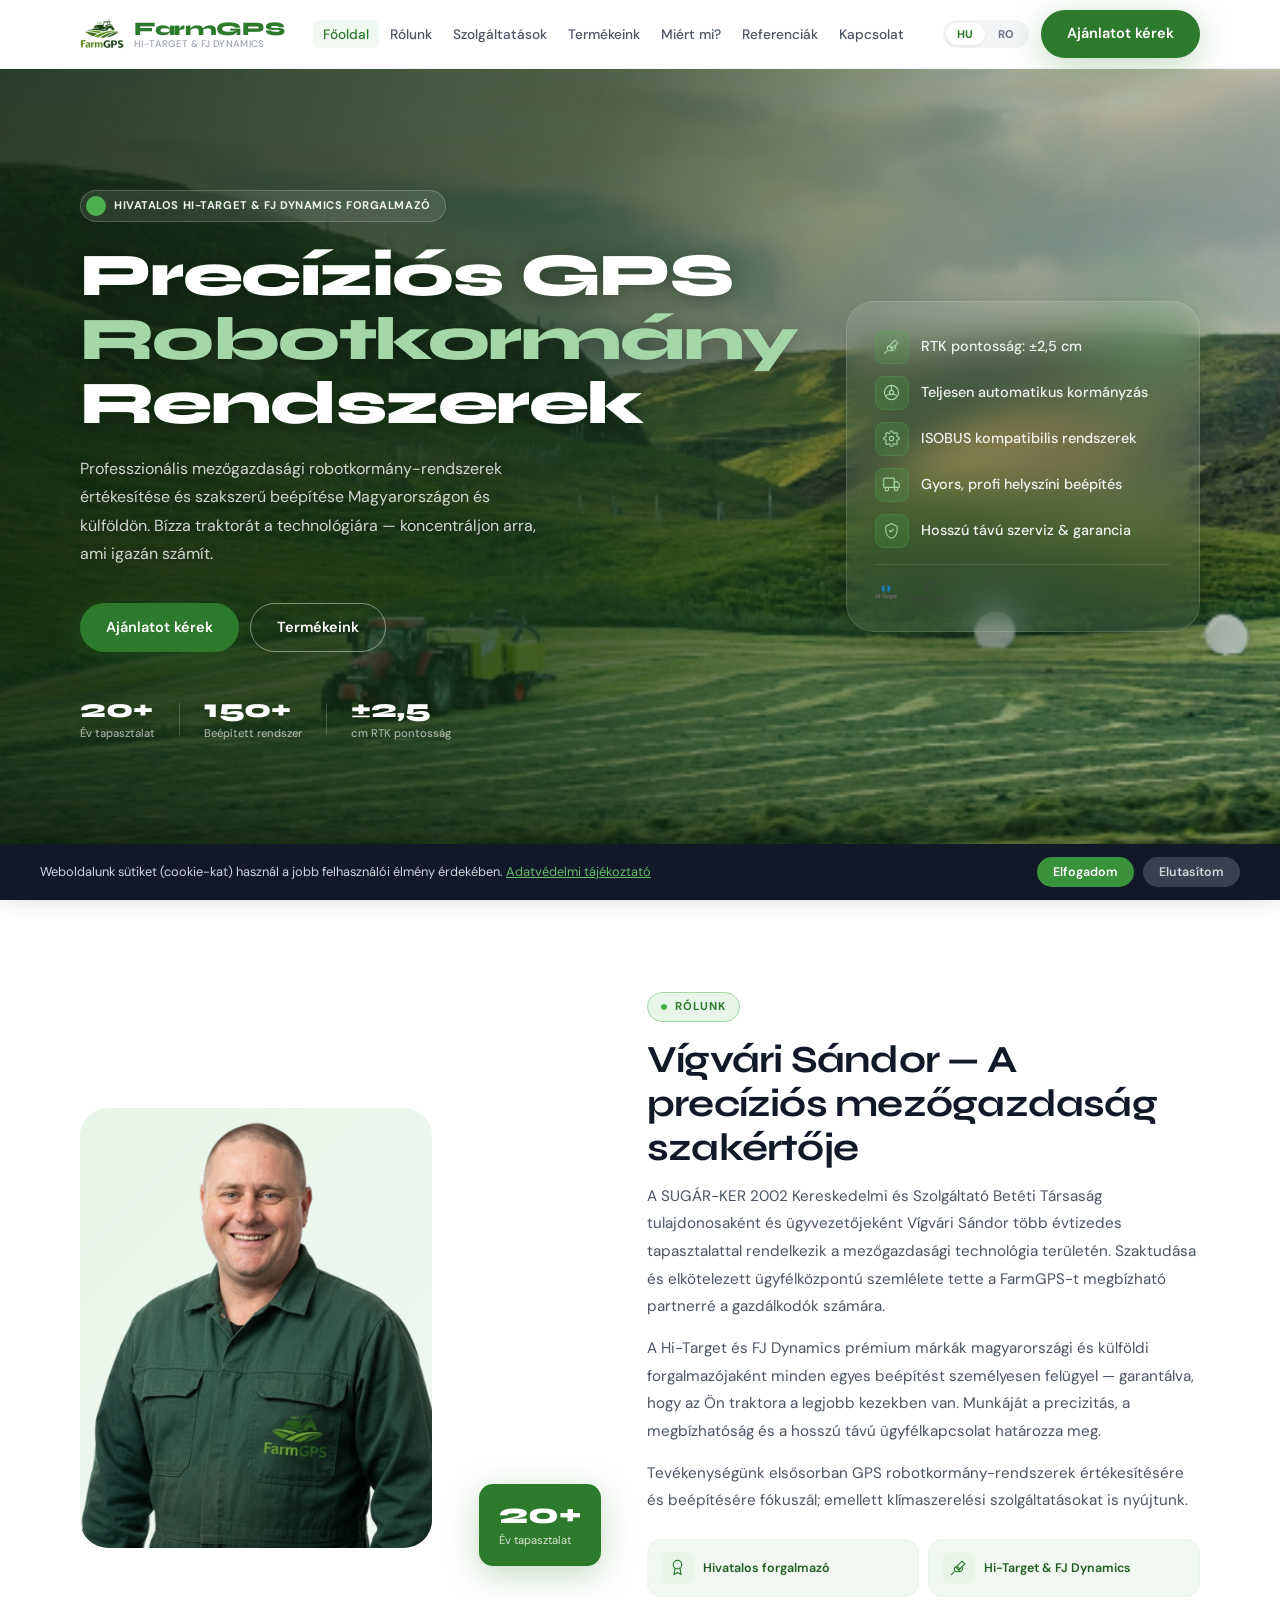
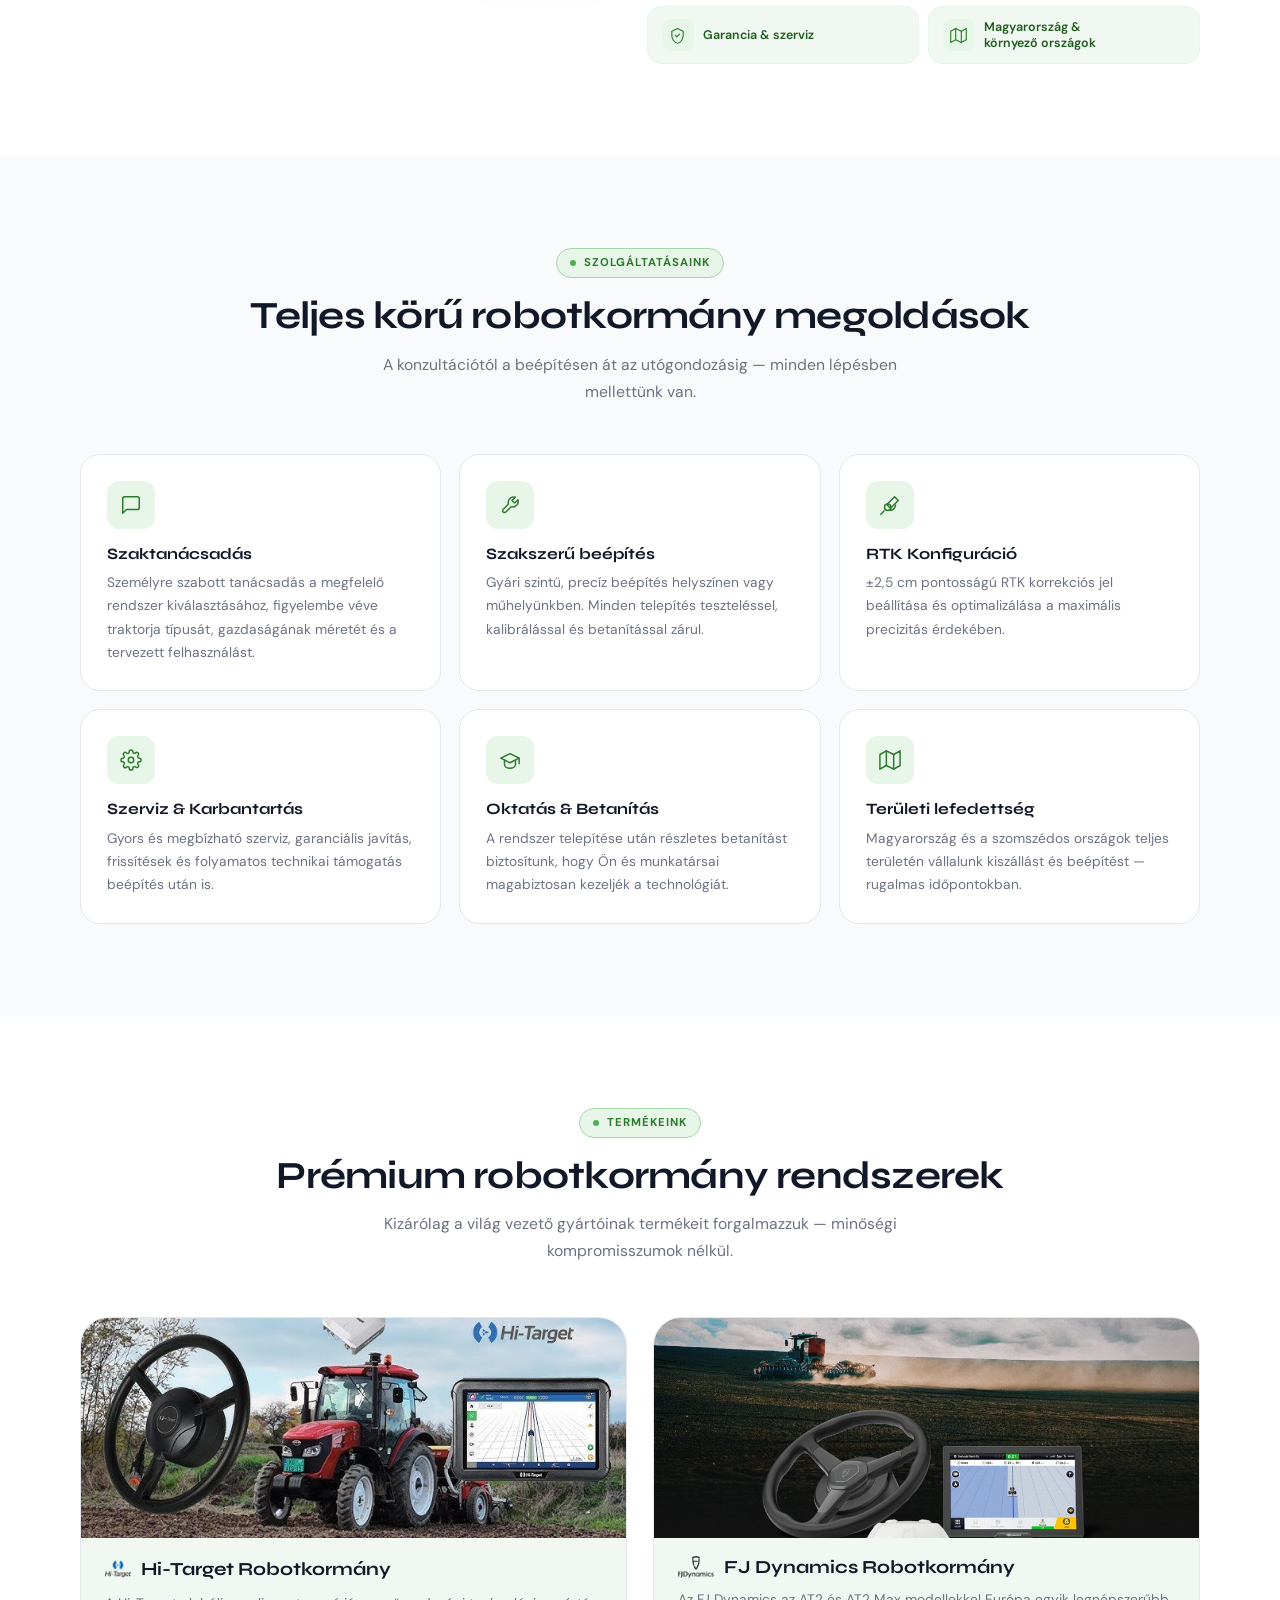
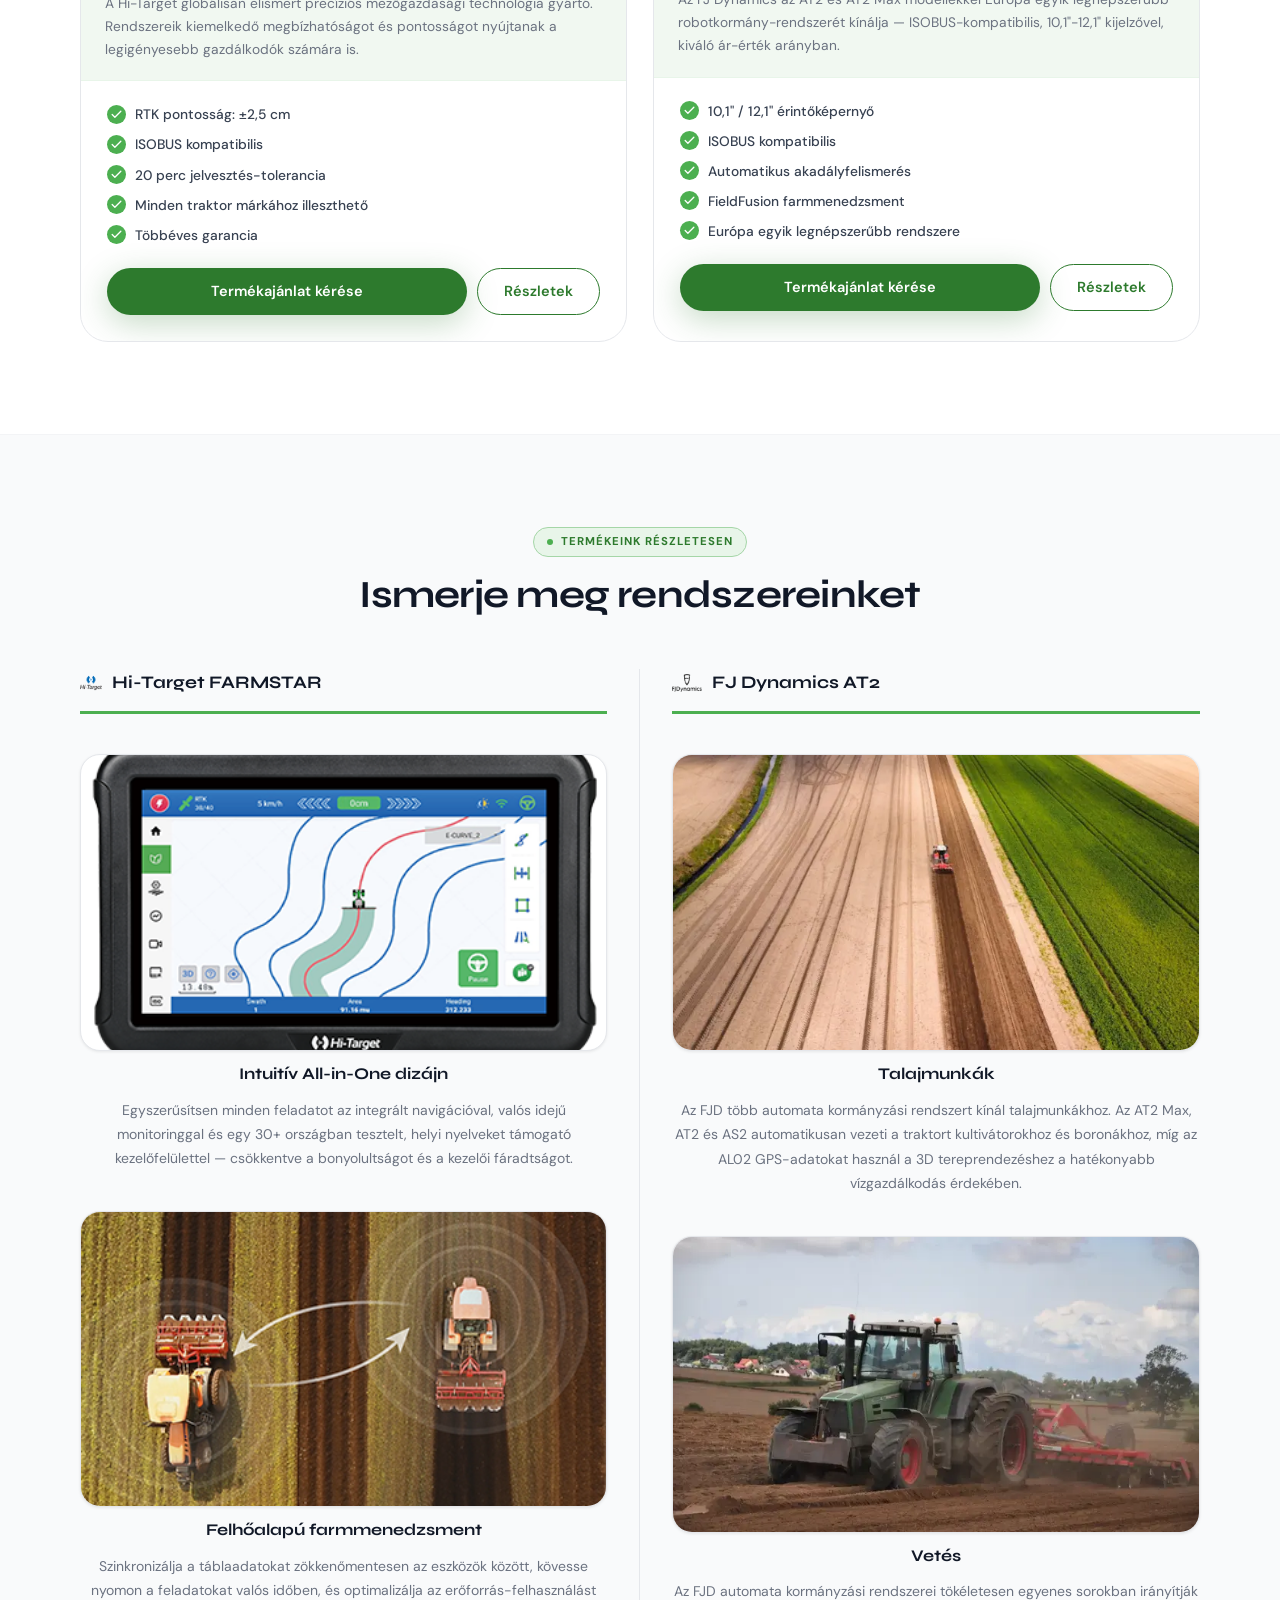
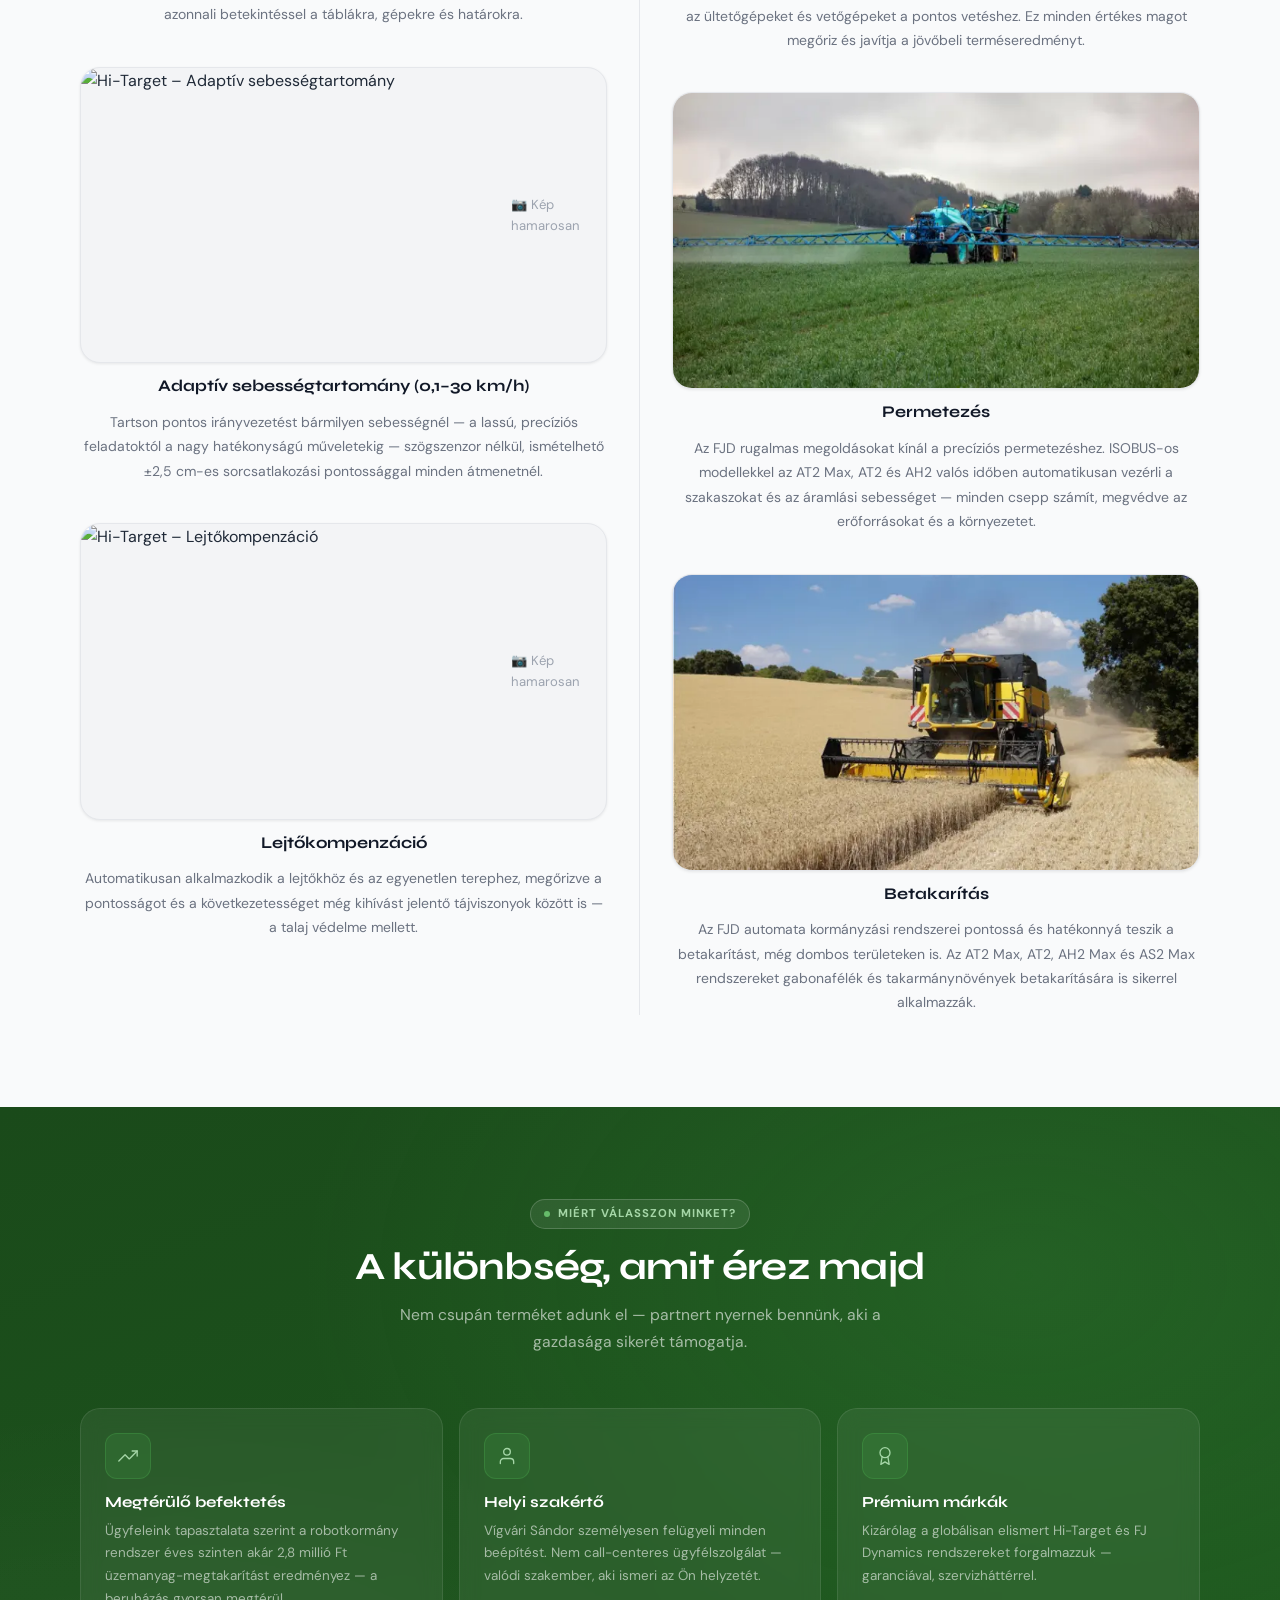
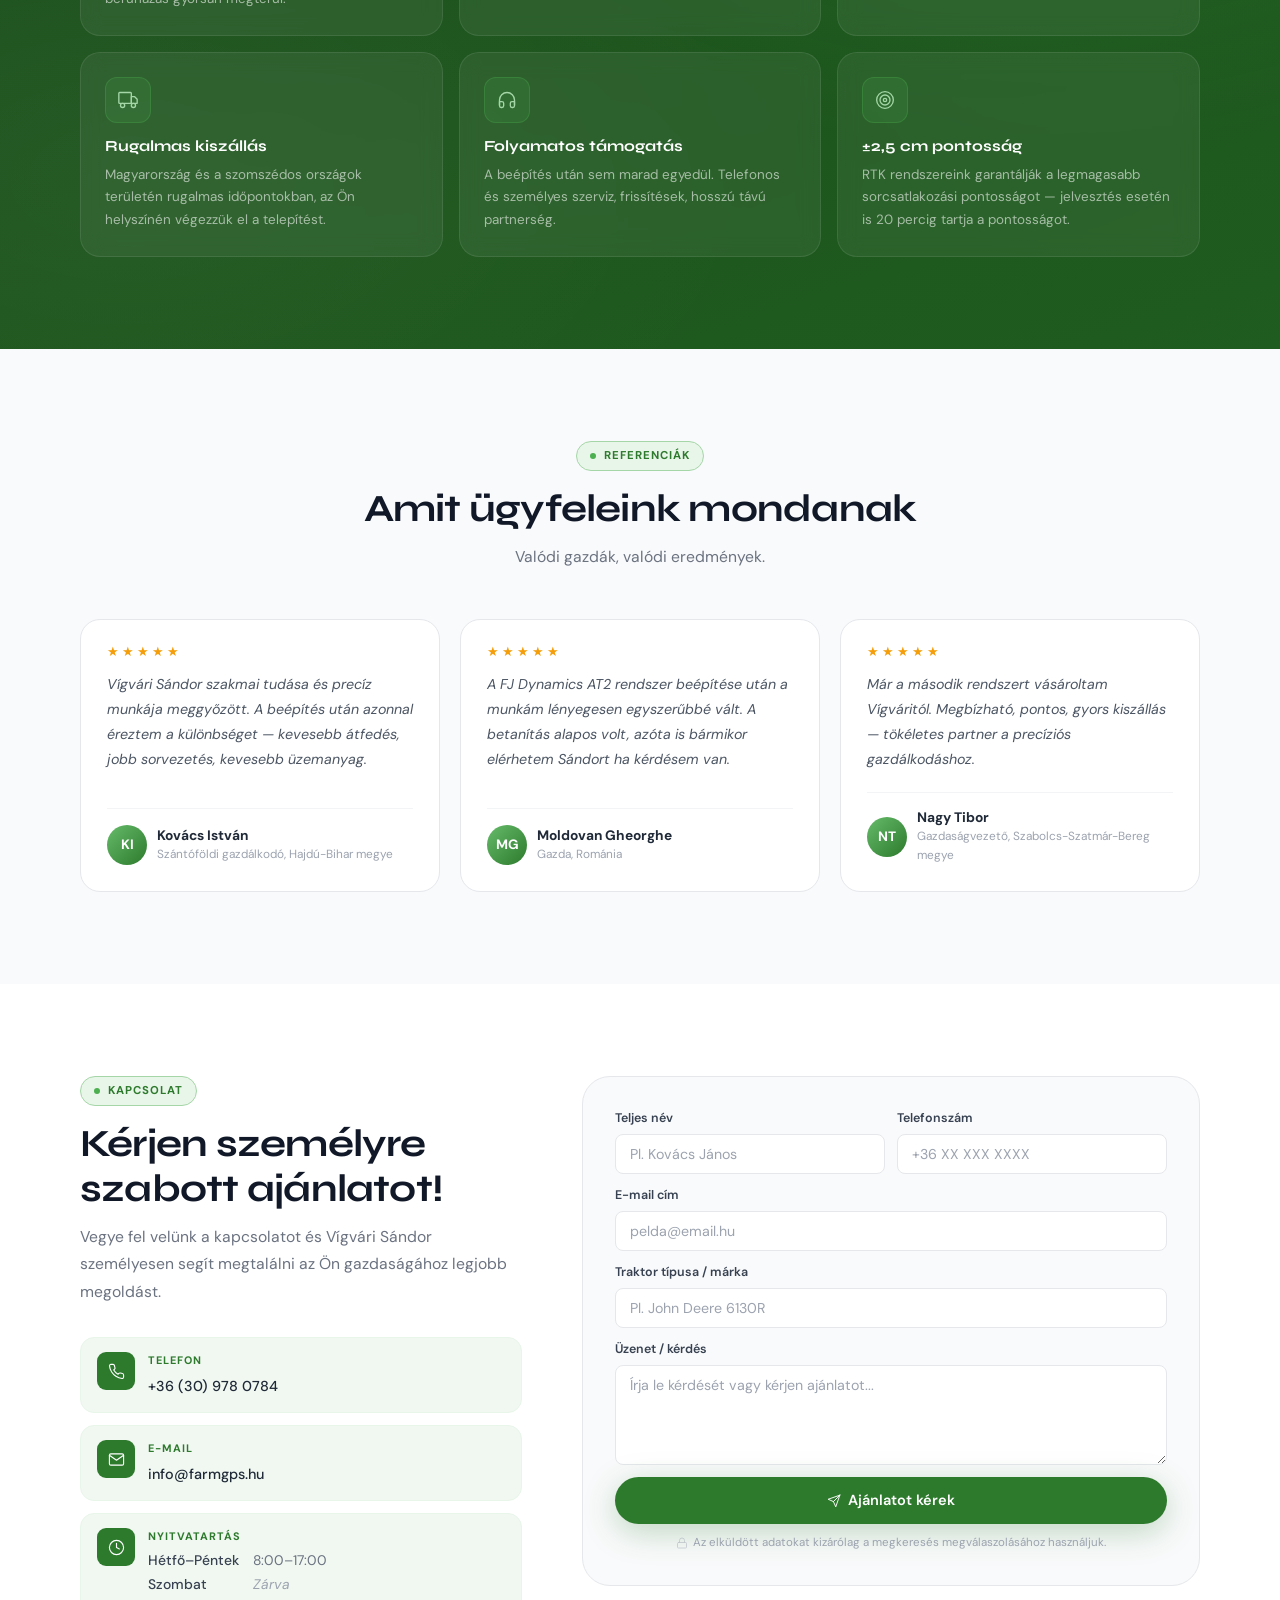
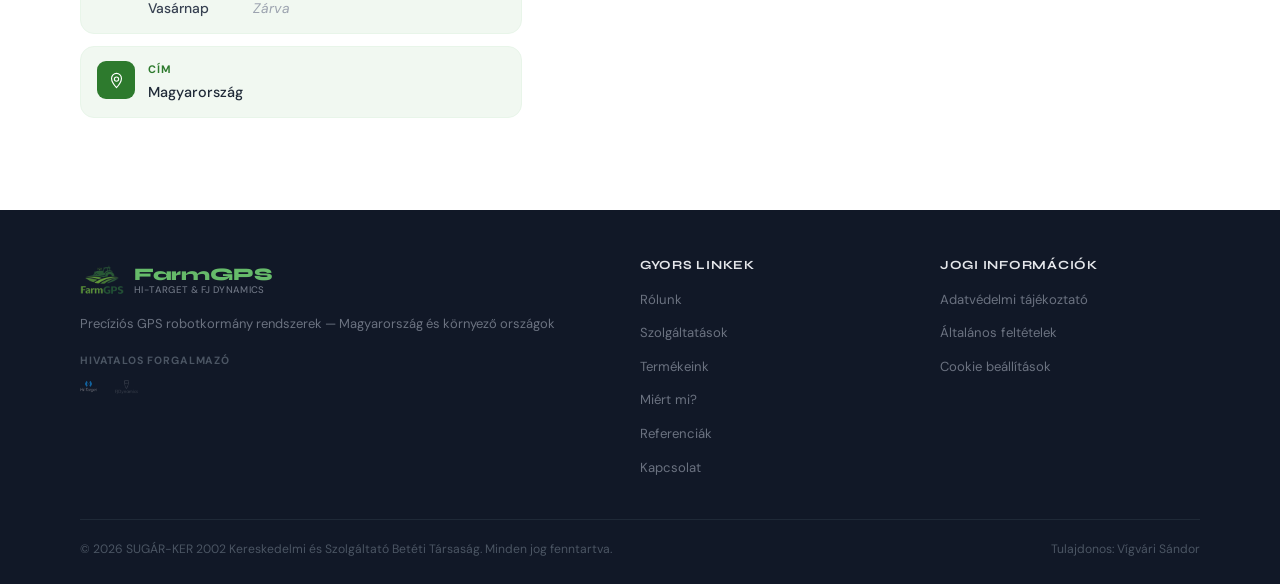
==== index.html @ 9ed049ae "Add files via upload" ====
<!DOCTYPE html>
<html lang="hu">
<head>
  <!-- ============================================================
       FarmGPS — Főoldal  v4
       Üzemeltető: SUGÁR-KER 2002 Bt. | Tulajdonos: Vígvári Sándor
       ============================================================ -->
  <meta charset="UTF-8" />
  <meta name="viewport" content="width=device-width, initial-scale=1.0, viewport-fit=cover" />
  <meta name="description" content="FarmGPS – Hi-Target és FJ Dynamics robotkormány-rendszerek magyarországi és külföldi forgalmazása és szakszerű beépítése. Vígvári Sándor, SUGÁR-KER 2002 Bt." />
  <meta name="keywords" content="robotkormány, GPS mezőgazdaság, Hi-Target, FJ Dynamics, RTK, precíziós gazdálkodás, FarmGPS" />
  <meta name="author" content="Vígvári Sándor, SUGÁR-KER 2002 Bt." />
  <meta property="og:title"       content="FarmGPS – Precíziós GPS Robotkormány Rendszerek" />
  <meta property="og:description" content="Hi-Target és FJ Dynamics robotkormány-rendszerek értékesítése és beépítése Magyarországon." />
  <meta property="og:type"        content="website" />
  <meta property="og:locale"      content="hu_HU" />
  <title>FarmGPS – Precíziós Robotkormány Rendszerek</title>
  <link rel="icon" type="image/png" href="images/fgpslogo.png" />
  <link rel="preconnect" href="https://fonts.googleapis.com" />
  <link rel="preconnect" href="https://fonts.gstatic.com" crossorigin />
  <link href="https://fonts.googleapis.com/css2?family=Syne:wght@400;600;700;800&family=DM+Sans:ital,opsz,wght@0,9..40,400;0,9..40,500;0,9..40,600;0,9..40,700;1,9..40,400&display=swap" rel="stylesheet" />
  <link rel="stylesheet" href="css/style.css" />
</head>
<body>

<!-- ============================================================
     SVG ICON SPRITE
     ============================================================ -->
<svg xmlns="http://www.w3.org/2000/svg" style="display:none" aria-hidden="true">
  <symbol id="ic-satellite" viewBox="0 0 24 24" fill="none" stroke="currentColor" stroke-width="1.6" stroke-linecap="round" stroke-linejoin="round">
    <path d="M17 3l4 4-8.5 8.5-4-4L17 3z"/><path d="M5.5 18.5L2 22"/><circle cx="9.5" cy="14.5" r="3.5"/><path d="M18 12a6 6 0 01-6 6"/>
  </symbol>
  <symbol id="ic-steering" viewBox="0 0 24 24" fill="none" stroke="currentColor" stroke-width="1.6" stroke-linecap="round" stroke-linejoin="round">
    <circle cx="12" cy="12" r="10"/><circle cx="12" cy="12" r="3"/><line x1="12" y1="2" x2="12" y2="9"/><line x1="4.2" y1="16.5" x2="10.3" y2="13.5"/><line x1="19.8" y1="16.5" x2="13.7" y2="13.5"/>
  </symbol>
  <symbol id="ic-shield" viewBox="0 0 24 24" fill="none" stroke="currentColor" stroke-width="1.6" stroke-linecap="round" stroke-linejoin="round">
    <path d="M12 2L4 6v6c0 5.1 3.4 9.9 8 11 4.6-1.1 8-5.9 8-11V6L12 2z"/><polyline points="9 12 11 14 15 10"/>
  </symbol>
  <symbol id="ic-pin" viewBox="0 0 24 24" fill="none" stroke="currentColor" stroke-width="1.6" stroke-linecap="round" stroke-linejoin="round">
    <circle cx="12" cy="10" r="3"/><path d="M12 2C8.1 2 5 5.1 5 9c0 5.2 7 13 7 13s7-7.8 7-13c0-3.9-3.1-7-7-7z"/>
  </symbol>
  <symbol id="ic-phone" viewBox="0 0 24 24" fill="none" stroke="currentColor" stroke-width="1.6" stroke-linecap="round" stroke-linejoin="round">
    <path d="M22 16.9v3a2 2 0 01-2.2 2 19.8 19.8 0 01-8.6-3.1 19.5 19.5 0 01-6-6 19.8 19.8 0 01-3.1-8.7A2 2 0 014.1 2h3a2 2 0 012 1.7 12.8 12.8 0 00.7 2.9 2 2 0 01-.5 2.1L8.1 9.9a16 16 0 006 6l1.2-1.2a2 2 0 012.1-.5c.9.3 1.9.6 2.9.7A2 2 0 0122 16.9z"/>
  </symbol>
  <symbol id="ic-mail" viewBox="0 0 24 24" fill="none" stroke="currentColor" stroke-width="1.6" stroke-linecap="round" stroke-linejoin="round">
    <path d="M4 4h16c1.1 0 2 .9 2 2v12c0 1.1-.9 2-2 2H4c-1.1 0-2-.9-2-2V6c0-1.1.9-2 2-2z"/><polyline points="22,6 12,13 2,6"/>
  </symbol>
  <symbol id="ic-clock" viewBox="0 0 24 24" fill="none" stroke="currentColor" stroke-width="1.6" stroke-linecap="round" stroke-linejoin="round">
    <circle cx="12" cy="12" r="10"/><polyline points="12 6 12 12 16 14"/>
  </symbol>
  <symbol id="ic-wrench" viewBox="0 0 24 24" fill="none" stroke="currentColor" stroke-width="1.6" stroke-linecap="round" stroke-linejoin="round">
    <path d="M14.7 6.3a1 1 0 000 1.4l1.6 1.6a1 1 0 001.4 0l3-3a6 6 0 01-7.5 7.5l-6 6a2 2 0 01-2.8-2.8l6-6a6 6 0 017.5-7.5l-3 3z"/>
  </symbol>
  <symbol id="ic-education" viewBox="0 0 24 24" fill="none" stroke="currentColor" stroke-width="1.6" stroke-linecap="round" stroke-linejoin="round">
    <polyline points="22 10 12 5 2 10 12 15 22 10"/>
    <path d="M6 12v5c0 2.2 2.7 4 6 4s6-1.8 6-4v-5"/>
    <line x1="22" y1="10" x2="22" y2="16"/>
  </symbol>
  <symbol id="ic-chat" viewBox="0 0 24 24" fill="none" stroke="currentColor" stroke-width="1.6" stroke-linecap="round" stroke-linejoin="round">
    <path d="M21 15a2 2 0 01-2 2H7l-4 4V5a2 2 0 012-2h14a2 2 0 012 2z"/>
  </symbol>
  <symbol id="ic-settings" viewBox="0 0 24 24" fill="none" stroke="currentColor" stroke-width="1.6" stroke-linecap="round" stroke-linejoin="round">
    <circle cx="12" cy="12" r="3"/><path d="M19.4 15a1.65 1.65 0 00.33 1.82l.06.06a2 2 0 010 2.83 2 2 0 01-2.83 0l-.06-.06a1.65 1.65 0 00-1.82-.33 1.65 1.65 0 00-1 1.51V21a2 2 0 01-4 0v-.09A1.65 1.65 0 009 19.4a1.65 1.65 0 00-1.82.33l-.06.06a2 2 0 01-2.83-2.83l.06-.06A1.65 1.65 0 004.68 15a1.65 1.65 0 00-1.51-1H3a2 2 0 010-4h.09A1.65 1.65 0 004.6 9a1.65 1.65 0 00-.33-1.82l-.06-.06a2 2 0 012.83-2.83l.06.06A1.65 1.65 0 009 4.68a1.65 1.65 0 001-1.51V3a2 2 0 014 0v.09a1.65 1.65 0 001 1.51 1.65 1.65 0 001.82-.33l.06-.06a2 2 0 012.83 2.83l-.06.06A1.65 1.65 0 0019.4 9a1.65 1.65 0 001.51 1H21a2 2 0 010 4h-.09a1.65 1.65 0 00-1.51 1z"/>
  </symbol>
  <symbol id="ic-map" viewBox="0 0 24 24" fill="none" stroke="currentColor" stroke-width="1.6" stroke-linecap="round" stroke-linejoin="round">
    <polygon points="1 6 1 22 8 18 16 22 23 18 23 2 16 6 8 2 1 6"/><line x1="8" y1="2" x2="8" y2="18"/><line x1="16" y1="6" x2="16" y2="22"/>
  </symbol>
  <symbol id="ic-trending" viewBox="0 0 24 24" fill="none" stroke="currentColor" stroke-width="1.6" stroke-linecap="round" stroke-linejoin="round">
    <polyline points="23 6 13.5 15.5 8.5 10.5 1 18"/><polyline points="17 6 23 6 23 12"/>
  </symbol>
  <symbol id="ic-user" viewBox="0 0 24 24" fill="none" stroke="currentColor" stroke-width="1.6" stroke-linecap="round" stroke-linejoin="round">
    <path d="M20 21v-2a4 4 0 00-4-4H8a4 4 0 00-4 4v2"/><circle cx="12" cy="7" r="4"/>
  </symbol>
  <symbol id="ic-award" viewBox="0 0 24 24" fill="none" stroke="currentColor" stroke-width="1.6" stroke-linecap="round" stroke-linejoin="round">
    <circle cx="12" cy="8" r="6"/><path d="M15.477 12.89L17 22l-5-3-5 3 1.523-9.11"/>
  </symbol>
  <symbol id="ic-support" viewBox="0 0 24 24" fill="none" stroke="currentColor" stroke-width="1.6" stroke-linecap="round" stroke-linejoin="round">
    <path d="M3 18v-6a9 9 0 0118 0v6"/><path d="M21 19a2 2 0 01-2 2h-1a2 2 0 01-2-2v-3a2 2 0 012-2h3v5zM3 19a2 2 0 002 2h1a2 2 0 002-2v-3a2 2 0 00-2-2H3v5z"/>
  </symbol>
  <symbol id="ic-target" viewBox="0 0 24 24" fill="none" stroke="currentColor" stroke-width="1.6" stroke-linecap="round" stroke-linejoin="round">
    <circle cx="12" cy="12" r="10"/><circle cx="12" cy="12" r="6"/><circle cx="12" cy="12" r="2"/>
  </symbol>
  <symbol id="ic-truck" viewBox="0 0 24 24" fill="none" stroke="currentColor" stroke-width="1.6" stroke-linecap="round" stroke-linejoin="round">
    <rect x="1" y="3" width="15" height="13" rx="1"/><path d="M16 8h4l3 3v5h-7V8z"/><circle cx="5.5" cy="18.5" r="2.5"/><circle cx="18.5" cy="18.5" r="2.5"/>
  </symbol>
  <symbol id="ic-check" viewBox="0 0 24 24" fill="none" stroke="currentColor" stroke-width="2.4" stroke-linecap="round" stroke-linejoin="round">
    <polyline points="20 6 9 17 4 12"/>
  </symbol>
  <symbol id="ic-lock" viewBox="0 0 24 24" fill="none" stroke="currentColor" stroke-width="1.6" stroke-linecap="round" stroke-linejoin="round">
    <rect x="3" y="11" width="18" height="11" rx="2"/><path d="M7 11V7a5 5 0 0110 0v4"/>
  </symbol>
  <symbol id="ic-send" viewBox="0 0 24 24" fill="none" stroke="currentColor" stroke-width="1.6" stroke-linecap="round" stroke-linejoin="round">
    <line x1="22" y1="2" x2="11" y2="13"/><polygon points="22 2 15 22 11 13 2 9 22 2"/>
  </symbol>
  <symbol id="ic-x" viewBox="0 0 24 24" fill="none" stroke="currentColor" stroke-width="2.2" stroke-linecap="round" stroke-linejoin="round">
    <line x1="18" y1="6" x2="6" y2="18"/><line x1="6" y1="6" x2="18" y2="18"/>
  </symbol>
</svg>

<!-- ============================================================
     HEADER
     ============================================================ -->
<header id="header" role="banner">
  <div class="container">
    <div class="header-inner">
      <a href="#hero" class="logo" aria-label="FarmGPS főoldal">
        <img src="images/fgpslogo.png" alt="FarmGPS logó" width="44" height="44" />
        <div class="logo-text">
          <span class="logo-name">FarmGPS</span>
          <span class="logo-tagline">Hi-Target &amp; FJ Dynamics</span>
        </div>
      </a>
      <nav aria-label="Főnavigáció">
        <ul class="nav-links">
          <li><a href="#hero"       data-i18n="nav_home">Főoldal</a></li>
          <li><a href="#about"      data-i18n="nav_about">Rólunk</a></li>
          <li><a href="#services"   data-i18n="nav_services">Szolgáltatások</a></li>
          <li><a href="#products"   data-i18n="nav_products">Termékeink</a></li>
          <li><a href="#why"        data-i18n="nav_why">Miért&nbsp;mi?</a></li>
          <li><a href="#references" data-i18n="nav_references">Referenciák</a></li>
          <li><a href="#contact"    data-i18n="nav_contact">Kapcsolat</a></li>
        </ul>
      </nav>
      <div class="header-actions">
        <div class="lang-switcher" role="group" aria-label="Nyelvválasztó">
          <button class="lang-btn active" data-lang="hu" aria-pressed="true">HU</button>
          <button class="lang-btn"        data-lang="ro" aria-pressed="false">RO</button>
        </div>
        <a href="#contact" class="btn btn-primary" data-i18n="nav_cta">Ajánlatot kérek</a>
        <button class="hamburger" aria-label="Menü megnyitása" aria-expanded="false">
          <span></span><span></span><span></span>
        </button>
      </div>
    </div>
  </div>
</header>

<nav class="mobile-nav" aria-label="Mobil navigáció" aria-hidden="true">
  <ul>
    <li><a href="#hero"       data-i18n="nav_home">Főoldal</a></li>
    <li><a href="#about"      data-i18n="nav_about">Rólunk</a></li>
    <li><a href="#services"   data-i18n="nav_services">Szolgáltatások</a></li>
    <li><a href="#products"   data-i18n="nav_products">Termékeink</a></li>
    <li><a href="#why"        data-i18n="nav_why">Miért mi?</a></li>
    <li><a href="#references" data-i18n="nav_references">Referenciák</a></li>
    <li><a href="#contact"    data-i18n="nav_contact">Kapcsolat</a></li>
  </ul>
  <div class="mobile-nav-footer">
    <div class="lang-switcher">
      <button class="lang-btn" data-lang="hu">HU</button>
      <button class="lang-btn" data-lang="ro">RO</button>
    </div>
    <a href="#contact" class="btn btn-primary btn-sm" data-i18n="nav_cta">Ajánlatot kérek</a>
  </div>
</nav>

<main>

<!-- ============================================================
     HERO
     ============================================================ -->
<section id="hero" aria-label="Bemutatkozás">
  <div class="hero-bg-img" id="hero-bg-img" aria-hidden="true"></div>
  <div class="hero-bg-pattern"   aria-hidden="true"></div>
  <div class="hero-grid-overlay" aria-hidden="true"></div>

  <div class="container">
    <div class="hero-inner">
      <div class="hero-content">
        <div class="hero-badge-wrap fade-up">
          <span class="hero-badge-dot" aria-hidden="true"></span>
          <span class="hero-badge-text" data-i18n="hero_badge">Hivatalos Hi-Target &amp; FJ Dynamics forgalmazó</span>
        </div>
        <h1 class="hero-title fade-up fade-up-delay-1">
          <span data-i18n="hero_title_1">Precíziós GPS</span>
          <span class="hero-title-accent" data-i18n="hero_title_2">Robotkormány</span>
          <span data-i18n="hero_title_3">Rendszerek</span>
        </h1>
        <p class="hero-subtitle fade-up fade-up-delay-2" data-i18n="hero_subtitle">
          Professzionális mezőgazdasági robotkormány-rendszerek értékesítése és szakszerű beépítése Magyarországon és külföldön. Bízza traktorát a technológiára — koncentráljon arra, ami igazán számít.
        </p>
        <div class="hero-cta-group fade-up fade-up-delay-3">
          <a href="#contact"  class="btn btn-primary" data-i18n="hero_cta_primary">Ajánlatot kérek</a>
          <a href="#products" class="btn btn-outline"  data-i18n="hero_cta_secondary">Termékeink</a>
        </div>
        <div class="hero-stats fade-up fade-up-delay-4">
          <div class="hero-stat">
            <span class="hero-stat-num">20+</span>
            <span class="hero-stat-label" data-i18n="hero_stat_1">Év tapasztalat</span>
          </div>
          <div class="hero-stat-divider" aria-hidden="true"></div>
          <div class="hero-stat">
            <span class="hero-stat-num">150+</span>
            <span class="hero-stat-label" data-i18n="hero_stat_2">Beépített rendszer</span>
          </div>
          <div class="hero-stat-divider" aria-hidden="true"></div>
          <div class="hero-stat">
            <span class="hero-stat-num">±2,5</span>
            <span class="hero-stat-label" data-i18n="hero_stat_3">cm RTK pontosság</span>
          </div>
        </div>
      </div>

      <div class="hero-visual fade-up fade-up-delay-2" aria-hidden="true">
        <div class="hero-visual-glow"></div>
        <div class="hero-visual-card">
          <ul class="hero-feature-list">
            <li class="hero-feature-item">
              <div class="hero-feature-icon"><svg width="17" height="17"><use href="#ic-satellite"/></svg></div>
              <span>RTK pontosság: ±2,5&nbsp;cm</span>
            </li>
            <li class="hero-feature-item">
              <div class="hero-feature-icon"><svg width="17" height="17"><use href="#ic-steering"/></svg></div>
              <span>Teljesen automatikus kormányzás</span>
            </li>
            <li class="hero-feature-item">
              <div class="hero-feature-icon"><svg width="17" height="17"><use href="#ic-settings"/></svg></div>
              <span>ISOBUS kompatibilis rendszerek</span>
            </li>
            <li class="hero-feature-item">
              <div class="hero-feature-icon"><svg width="17" height="17"><use href="#ic-truck"/></svg></div>
              <span>Gyors, profi helyszíni beépítés</span>
            </li>
            <li class="hero-feature-item">
              <div class="hero-feature-icon"><svg width="17" height="17"><use href="#ic-shield"/></svg></div>
              <span>Hosszú távú szerviz &amp; garancia</span>
            </li>
          </ul>
          <div class="hero-divider"></div>
          <div class="hero-brands">
            <img src="images/hi-target.png" alt="Hi-Target" class="hero-brand-logo" />
            <img src="images/fj.png"        alt="FJ Dynamics" class="hero-brand-logo" />
          </div>
        </div>
      </div>
    </div>
  </div>

  <div class="hero-scroll" aria-hidden="true">
    <svg width="20" height="20" viewBox="0 0 24 24" fill="none" stroke="currentColor" stroke-width="2" stroke-linecap="round" stroke-linejoin="round">
      <polyline points="6 9 12 15 18 9"/>
    </svg>
  </div>
</section>

<!-- ============================================================
     ABOUT
     ============================================================ -->
<section id="about" aria-label="Rólunk">
  <div class="container">
    <div class="about-inner">
      <div class="about-visual fade-up">
        <div class="about-image-frame">
          <img src="images/vigvari.png"
               alt="Vígvári Sándor"
               class="about-photo"
               onerror="this.style.display='none'; this.nextElementSibling.style.display='flex';" />
          <div class="about-image-placeholder" style="display:none;">
            <svg width="54" height="54" viewBox="0 0 24 24" fill="none" stroke="var(--green-300)" stroke-width="1.2" stroke-linecap="round" stroke-linejoin="round" aria-hidden="true">
              <path d="M20 21v-2a4 4 0 00-4-4H8a4 4 0 00-4 4v2"/><circle cx="12" cy="7" r="4"/>
            </svg>
            <p>Vígvári Sándor fotója<br/><small>(kép feltöltése: images/vigvari.png)</small></p>
          </div>
        </div>
        <div class="about-accent-card">
          <div class="acc-num">20+</div>
          <div class="acc-label" data-i18n="about_exp">Év tapasztalat</div>
        </div>
      </div>

      <div class="about-content">
        <span class="section-badge fade-up" data-i18n="about_badge">Rólunk</span>
        <h2 class="section-title fade-up fade-up-delay-1" data-i18n="about_title">Vígvári Sándor —<br>A precíziós mezőgazdaság szakértője</h2>
        <div class="about-text">
          <p class="fade-up fade-up-delay-2" data-i18n="about_p1">A SUGÁR-KER 2002 Kereskedelmi és Szolgáltató Betéti Társaság tulajdonosaként Vígvári Sándor több évtizedes tapasztalattal rendelkezik a mezőgazdasági technológia területén. Szaktudása és ügyfélközpontú szemlélete tette a FarmGPS-t megbízható partnerré a gazdálkodók számára.</p>
          <p class="fade-up fade-up-delay-3" data-i18n="about_p2">A Hi-Target és FJ Dynamics prémium márkák magyarországi és külföldi forgalmazójaként minden egyes beépítést személyesen felügyel — garantálva, hogy az Ön traktora a legjobb kezekben van. Munkáját a precizitás, a megbízhatóság és a hosszú távú ügyfélkapcsolat határozza meg.</p>
          <p class="fade-up fade-up-delay-4" data-i18n="about_p3">Tevékenységünk elsősorban GPS robotkormány-rendszerek értékesítésére és beépítésére fókuszál; emellett klímaszerelési szolgáltatásokat is nyújtunk.</p>
        </div>
        <div class="about-badges">
          <div class="about-badge-item fade-up fade-up-delay-1">
            <div class="about-badge-icon" aria-hidden="true"><svg width="17" height="17"><use href="#ic-award"/></svg></div>
            <span class="about-badge-text" data-i18n="about_certified">Hivatalos forgalmazó</span>
          </div>
          <div class="about-badge-item fade-up fade-up-delay-2">
            <div class="about-badge-icon" aria-hidden="true"><svg width="17" height="17"><use href="#ic-satellite"/></svg></div>
            <span class="about-badge-text">Hi-Target &amp; FJ Dynamics</span>
          </div>
          <div class="about-badge-item fade-up fade-up-delay-3">
            <div class="about-badge-icon" aria-hidden="true"><svg width="17" height="17"><use href="#ic-shield"/></svg></div>
            <span class="about-badge-text" data-i18n="about_guarantee">Garancia &amp; szerviz</span>
          </div>
          <div class="about-badge-item fade-up fade-up-delay-4">
            <div class="about-badge-icon" aria-hidden="true"><svg width="17" height="17"><use href="#ic-map"/></svg></div>
            <span class="about-badge-text">Magyarország &amp; környező&nbsp;országok</span>
          </div>
        </div>
      </div>
    </div>
  </div>
</section>

<!-- ============================================================
     SERVICES
     ============================================================ -->
<section id="services" aria-label="Szolgáltatások">
  <div class="container">
    <header class="services-header">
      <span class="section-badge fade-up" data-i18n="services_badge">Szolgáltatásaink</span>
      <h2 class="section-title fade-up fade-up-delay-1" data-i18n="services_title">Teljes körű robotkormány megoldások</h2>
      <p class="section-subtitle fade-up fade-up-delay-2" data-i18n="services_subtitle">A konzultációtól a beépítésen át az utógondozásig — minden lépésben mellettünk van.</p>
    </header>
    <div class="services-grid">
      <article class="service-card fade-up fade-up-delay-1">
        <div class="service-icon" aria-hidden="true"><svg width="22" height="22"><use href="#ic-chat"/></svg></div>
        <h3 data-i18n="srv1_title">Szaktanácsadás</h3>
        <p data-i18n="srv1_desc">Személyre szabott tanácsadás a megfelelő rendszer kiválasztásához, figyelembe véve traktorja típusát, gazdaságának méretét és a tervezett felhasználást.</p>
      </article>
      <article class="service-card fade-up fade-up-delay-2">
        <div class="service-icon" aria-hidden="true"><svg width="22" height="22"><use href="#ic-wrench"/></svg></div>
        <h3 data-i18n="srv2_title">Szakszerű beépítés</h3>
        <p data-i18n="srv2_desc">Gyári szintű, precíz beépítés helyszínen vagy műhelyünkben. Minden telepítés teszteléssel, kalibrálással és betanítással zárul.</p>
      </article>
      <article class="service-card fade-up fade-up-delay-3">
        <div class="service-icon" aria-hidden="true"><svg width="22" height="22"><use href="#ic-satellite"/></svg></div>
        <h3 data-i18n="srv3_title">RTK Konfiguráció</h3>
        <p data-i18n="srv3_desc">±2,5&nbsp;cm pontosságú RTK korrekciós jel beállítása és optimalizálása a maximális precizitás érdekében.</p>
      </article>
      <article class="service-card fade-up fade-up-delay-1">
        <div class="service-icon" aria-hidden="true"><svg width="22" height="22"><use href="#ic-settings"/></svg></div>
        <h3 data-i18n="srv4_title">Szerviz &amp; Karbantartás</h3>
        <p data-i18n="srv4_desc">Gyors és megbízható szerviz, garanciális javítás, frissítések és folyamatos technikai támogatás beépítés után is.</p>
      </article>
      <article class="service-card fade-up fade-up-delay-2">
        <div class="service-icon" aria-hidden="true"><svg width="22" height="22"><use href="#ic-education"/></svg></div>
        <h3 data-i18n="srv5_title">Oktatás &amp; Betanítás</h3>
        <p data-i18n="srv5_desc">A rendszer telepítése után részletes betanítást biztosítunk, hogy Ön és munkatársai magabiztosan kezeljék a technológiát.</p>
      </article>
      <article class="service-card fade-up fade-up-delay-3">
        <div class="service-icon" aria-hidden="true"><svg width="22" height="22"><use href="#ic-map"/></svg></div>
        <h3 data-i18n="srv6_title">Területi lefedettség</h3>
        <p data-i18n="srv6_desc">Magyarország és a szomszédos országok teljes területén vállalunk kiszállást és beépítést — rugalmas időpontokban.</p>
      </article>
    </div>
  </div>
</section>

<!-- ============================================================
     PRODUCTS
     ============================================================ -->
<section id="products" aria-label="Termékeink">
  <div class="container">
    <header class="products-header">
      <span class="section-badge fade-up" data-i18n="products_badge">Termékeink</span>
      <h2 class="section-title fade-up fade-up-delay-1" data-i18n="products_title">Prémium robotkormány rendszerek</h2>
      <p class="section-subtitle fade-up fade-up-delay-2" data-i18n="products_subtitle">Kizárólag a világ vezető gyártóinak termékeit forgalmazzuk — minőségi kompromisszumok nélkül.</p>
    </header>

    <div class="products-grid">

      <!-- Hi-Target -->
      <article class="product-card fade-up fade-up-delay-1">
        <div class="product-card-header">
          <img src="images/hitarget-product.jpg" alt="Hi-Target robotkormány rendszer" class="product-card-img" />
          <div class="product-card-title-row">
            <img src="images/hi-target.png" alt="Hi-Target" class="product-inline-logo" />
            <h3 data-i18n="prod_hitarget_title">Hi-Target Robotkormány</h3>
          </div>
          <p data-i18n="prod_hitarget_desc">A Hi-Target globálisan elismert precíziós mezőgazdasági technológia gyártó. Rendszereik kiemelkedő megbízhatóságot és pontosságot nyújtanak a legigényesebb gazdálkodók számára is.</p>
        </div>
        <div class="product-card-body">
          <ul class="product-features">
            <li><span class="feat-check" aria-hidden="true"><svg width="13" height="13"><use href="#ic-check"/></svg></span><span data-i18n="prod_feature_rtk">RTK pontosság: ±2,5&nbsp;cm</span></li>
            <li><span class="feat-check" aria-hidden="true"><svg width="13" height="13"><use href="#ic-check"/></svg></span><span data-i18n="prod_feature_isobus">ISOBUS kompatibilis</span></li>
            <li><span class="feat-check" aria-hidden="true"><svg width="13" height="13"><use href="#ic-check"/></svg></span><span data-i18n="prod_feature_signal">20 perc jelvesztés-tolerancia</span></li>
            <li><span class="feat-check" aria-hidden="true"><svg width="13" height="13"><use href="#ic-check"/></svg></span><span>Minden traktor márkához illeszthető</span></li>
            <li><span class="feat-check" aria-hidden="true"><svg width="13" height="13"><use href="#ic-check"/></svg></span><span>Többéves garancia</span></li>
          </ul>
          <div class="product-card-actions">
            <a href="#contact" class="btn btn-primary" data-i18n="prod_inquiry">Termékajánlat kérése</a>
            <button class="btn btn-outline-dark" onclick="openModal('hitarget')" data-i18n="prod_details">Részletek</button>
          </div>
        </div>
      </article>

      <!-- FJ Dynamics -->
      <article class="product-card fade-up fade-up-delay-2">
        <div class="product-card-header">
          <img src="images/fj-product.jpg" alt="FJ Dynamics AT2 robotkormány" class="product-card-img" />
          <div class="product-card-title-row">
            <img src="images/fj.png" alt="FJ Dynamics" class="product-inline-logo product-inline-logo--fj" />
            <h3 data-i18n="prod_fjdynamics_title">FJ Dynamics Robotkormány</h3>
          </div>
          <p data-i18n="prod_fjdynamics_desc">Az FJ Dynamics az AT2 és AT2 Max modellekkel Európa egyik legnépszerűbb robotkormány-rendszerét kínálja — ISOBUS-kompatibilis, 10,1"–12,1" kijelzővel, kiváló ár-érték arányban.</p>
        </div>
        <div class="product-card-body">
          <ul class="product-features">
            <li><span class="feat-check" aria-hidden="true"><svg width="13" height="13"><use href="#ic-check"/></svg></span><span data-i18n="prod_feature_display">10,1" / 12,1" érintőképernyő</span></li>
            <li><span class="feat-check" aria-hidden="true"><svg width="13" height="13"><use href="#ic-check"/></svg></span><span data-i18n="prod_feature_isobus">ISOBUS kompatibilis</span></li>
            <li><span class="feat-check" aria-hidden="true"><svg width="13" height="13"><use href="#ic-check"/></svg></span><span data-i18n="prod_feature_auto">Automatikus akadályfelismerés</span></li>
            <li><span class="feat-check" aria-hidden="true"><svg width="13" height="13"><use href="#ic-check"/></svg></span><span data-i18n="prod_feature_farm">FieldFusion farmmenedzsment</span></li>
            <li><span class="feat-check" aria-hidden="true"><svg width="13" height="13"><use href="#ic-check"/></svg></span><span>Európa egyik legnépszerűbb rendszere</span></li>
          </ul>
          <div class="product-card-actions">
            <a href="#contact" class="btn btn-primary" data-i18n="prod_inquiry">Termékajánlat kérése</a>
            <button class="btn btn-outline-dark" onclick="openModal('fjdynamics')" data-i18n="prod_details">Részletek</button>
          </div>
        </div>
      </article>

    </div>
  </div>
</section>

<!-- ============================================================
     PRODUCT FEATURES SHOWCASE
     ============================================================ -->
<section id="product-features" aria-label="Termék jellemzők">
  <div class="container">
    <header class="pf-header">
      <span class="section-badge fade-up" data-i18n="pf_badge">Termékeink részletesen</span>
      <h2 class="section-title fade-up fade-up-delay-1" data-i18n="pf_title">Ismerje meg rendszereinket</h2>
    </header>

    <div class="pf-grid">

      <!-- HI-TARGET bal oldal -->
      <div class="pf-col">
        <div class="pf-brand-label slide-in-left">
          <img src="images/hi-target.png" alt="Hi-Target" class="pf-brand-logo" />
          <span>Hi-Target FARMSTAR</span>
        </div>

        <div class="pf-item slide-in-left">
          <div class="pf-img-wrap">
            <img src="images/hitarget-feature1.png"
                 alt="Hi-Target – Intuitív All-in-One dizájn"
                 class="pf-img"
                 onerror="this.parentElement.classList.add('pf-img-missing')" />
          </div>
          <h3 class="pf-item-title" data-i18n="pf_ht1_title">Intuitív All-in-One dizájn</h3>
          <p class="pf-item-desc" data-i18n="pf_ht1_desc">Egyszerűsítsen minden feladatot az integrált navigációval, valós idejű monitoringgal és egy 30+ országban tesztelt, helyi nyelveket támogató kezelőfelülettel — csökkentve a bonyolultságot és a kezelői fáradtságot.</p>
        </div>

        <div class="pf-item slide-in-left">
          <div class="pf-img-wrap">
            <img src="images/hitarget-feature2.jpg"
                 alt="Hi-Target – Felhőalapú farmmenedzsment"
                 class="pf-img"
                 onerror="this.parentElement.classList.add('pf-img-missing')" />
          </div>
          <h3 class="pf-item-title" data-i18n="pf_ht2_title">Felhőalapú farmmenedzsment</h3>
          <p class="pf-item-desc" data-i18n="pf_ht2_desc">Szinkronizálja a táblaadatokat zökkenőmentesen az eszközök között, kövesse nyomon a feladatokat valós időben, és optimalizálja az erőforrás-felhasználást azonnali betekintéssel a táblákra, gépekre és határokra.</p>
        </div>

        <div class="pf-item slide-in-left">
          <div class="pf-img-wrap">
            <img src="images/hitarget-feature3.jpg"
                 alt="Hi-Target – Adaptív sebességtartomány"
                 class="pf-img"
                 onerror="this.parentElement.classList.add('pf-img-missing')" />
          </div>
          <h3 class="pf-item-title" data-i18n="pf_ht3_title">Adaptív sebességtartomány (0,1–30 km/h)</h3>
          <p class="pf-item-desc" data-i18n="pf_ht3_desc">Tartson pontos irányvezetést bármilyen sebességnél — a lassú, precíziós feladatoktól a nagy hatékonyságú műveletekig — szögszenzor nélkül, ismételhető ±2,5 cm-es sorcsatlakozási pontossággal minden átmenetnél.</p>
        </div>

        <div class="pf-item slide-in-left">
          <div class="pf-img-wrap">
            <img src="images/hitarget-feature4.jpg"
                 alt="Hi-Target – Lejtőkompenzáció"
                 class="pf-img"
                 onerror="this.parentElement.classList.add('pf-img-missing')" />
          </div>
          <h3 class="pf-item-title" data-i18n="pf_ht4_title">Lejtőkompenzáció</h3>
          <p class="pf-item-desc" data-i18n="pf_ht4_desc">Automatikusan alkalmazkodik a lejtőkhöz és az egyenetlen terephez, megőrizve a pontosságot és a következetességet még kihívást jelentő tájviszonyok között is — a talaj védelme mellett.</p>
        </div>
      </div>

      <!-- FJ DYNAMICS jobb oldal -->
      <div class="pf-col">
        <div class="pf-brand-label slide-in-right">
          <img src="images/fj.png" alt="FJ Dynamics" class="pf-brand-logo pf-brand-logo--fj" />
          <span>FJ Dynamics AT2</span>
        </div>

        <div class="pf-item slide-in-right">
          <div class="pf-img-wrap">
            <img src="images/fj-feature1.jpg"
                 alt="FJ Dynamics – Talajmunkák"
                 class="pf-img"
                 onerror="this.parentElement.classList.add('pf-img-missing')" />
          </div>
          <h3 class="pf-item-title" data-i18n="pf_fj1_title">Talajmunkák</h3>
          <p class="pf-item-desc" data-i18n="pf_fj1_desc">Az FJD több automata kormányzási rendszert kínál talajmunkákhoz. Az AT2 Max, AT2 és AS2 automatikusan vezeti a traktort kultivátorokhoz és boronákhoz, míg az AL02 GPS-adatokat használ a 3D tereprendezéshez a hatékonyabb vízgazdálkodás érdekében.</p>
        </div>

        <div class="pf-item slide-in-right">
          <div class="pf-img-wrap">
            <img src="images/fj-feature2.jpg"
                 alt="FJ Dynamics – Vetés"
                 class="pf-img"
                 onerror="this.parentElement.classList.add('pf-img-missing')" />
          </div>
          <h3 class="pf-item-title" data-i18n="pf_fj2_title">Vetés</h3>
          <p class="pf-item-desc" data-i18n="pf_fj2_desc">Az FJD automata kormányzási rendszerei tökéletesen egyenes sorokban irányítják az ültetőgépeket és vetőgépeket a pontos vetéshez. Ez minden értékes magot megőriz és javítja a jövőbeli terméseredményt.</p>
        </div>

        <div class="pf-item slide-in-right">
          <div class="pf-img-wrap">
            <img src="images/fj-feature3.jpg"
                 alt="FJ Dynamics – Permetezés"
                 class="pf-img"
                 onerror="this.parentElement.classList.add('pf-img-missing')" />
          </div>
          <h3 class="pf-item-title" data-i18n="pf_fj3_title">Permetezés</h3>
          <p class="pf-item-desc" data-i18n="pf_fj3_desc">Az FJD rugalmas megoldásokat kínál a precíziós permetezéshez. ISOBUS-os modellekkel az AT2 Max, AT2 és AH2 valós időben automatikusan vezérli a szakaszokat és az áramlási sebességet — minden csepp számít, megvédve az erőforrásokat és a környezetet.</p>
        </div>

        <div class="pf-item slide-in-right">
          <div class="pf-img-wrap">
            <img src="images/fj-feature4.jpg"
                 alt="FJ Dynamics – Betakarítás"
                 class="pf-img"
                 onerror="this.parentElement.classList.add('pf-img-missing')" />
          </div>
          <h3 class="pf-item-title" data-i18n="pf_fj4_title">Betakarítás</h3>
          <p class="pf-item-desc" data-i18n="pf_fj4_desc">Az FJD automata kormányzási rendszerei pontossá és hatékonnyá teszik a betakarítást, még dombos területeken is. Az AT2 Max, AT2, AH2 Max és AS2 Max rendszereket gabonafélék és takarmánynövények betakarítására is sikerrel alkalmazzák.</p>
        </div>
      </div>

    </div>
  </div>
</section>

<!-- ============================================================
     WHY US
     ============================================================ -->
<section id="why" aria-label="Miért válasszon minket">
  <div class="container">
    <header class="why-header">
      <span class="section-badge fade-up" data-i18n="why_badge">Miért válasszon minket?</span>
      <h2 class="section-title fade-up fade-up-delay-1" data-i18n="why_title">A különbség, amit érez majd</h2>
      <p class="section-subtitle fade-up fade-up-delay-2" data-i18n="why_subtitle">Nem csupán terméket adunk el — partnert nyernek bennünk, aki a gazdasága sikerét támogatja.</p>
    </header>
    <div class="why-grid">
      <div class="why-card fade-up fade-up-delay-1">
        <div class="why-card-icon" aria-hidden="true"><svg width="20" height="20"><use href="#ic-trending"/></svg></div>
        <h3 data-i18n="why1_title">Megtérülő befektetés</h3>
        <p data-i18n="why1_desc">Ügyfeleink tapasztalata szerint a robotkormány rendszer éves szinten akár 2,8&nbsp;millió&nbsp;Ft üzemanyag-megtakarítást eredményez — a beruházás gyorsan megtérül.</p>
      </div>
      <div class="why-card fade-up fade-up-delay-2">
        <div class="why-card-icon" aria-hidden="true"><svg width="20" height="20"><use href="#ic-user"/></svg></div>
        <h3 data-i18n="why2_title">Helyi szakértő</h3>
        <p data-i18n="why2_desc">Vígvári Sándor személyesen felügyeli minden beépítést. Nem call-centeres ügyfélszolgálat — valódi szakember, aki ismeri az Ön helyzetét.</p>
      </div>
      <div class="why-card fade-up fade-up-delay-3">
        <div class="why-card-icon" aria-hidden="true"><svg width="20" height="20"><use href="#ic-award"/></svg></div>
        <h3 data-i18n="why3_title">Prémium márkák</h3>
        <p data-i18n="why3_desc">Kizárólag a globálisan elismert Hi-Target és FJ Dynamics rendszereket forgalmazzuk — garanciával, szervizháttérrel.</p>
      </div>
      <div class="why-card fade-up fade-up-delay-1">
        <div class="why-card-icon" aria-hidden="true"><svg width="20" height="20"><use href="#ic-truck"/></svg></div>
        <h3 data-i18n="why4_title">Rugalmas kiszállás</h3>
        <p data-i18n="why4_desc">Magyarország és a szomszédos országok területén rugalmas időpontokban, az Ön helyszínén végezzük el a telepítést.</p>
      </div>
      <div class="why-card fade-up fade-up-delay-2">
        <div class="why-card-icon" aria-hidden="true"><svg width="20" height="20"><use href="#ic-support"/></svg></div>
        <h3 data-i18n="why5_title">Folyamatos támogatás</h3>
        <p data-i18n="why5_desc">A beépítés után sem marad egyedül. Telefonos és személyes szerviz, frissítések, hosszú távú partnerség.</p>
      </div>
      <div class="why-card fade-up fade-up-delay-3">
        <div class="why-card-icon" aria-hidden="true"><svg width="20" height="20"><use href="#ic-target"/></svg></div>
        <h3 data-i18n="why6_title">±2,5&nbsp;cm pontosság</h3>
        <p data-i18n="why6_desc">RTK rendszereink garantálják a legmagasabb sorcsatlakozási pontosságot — jelvesztés esetén is 20 percig tartja a pontosságot.</p>
      </div>
    </div>
  </div>
</section>

<!-- ============================================================
     REFERENCES
     ============================================================ -->
<section id="references" aria-label="Referenciák">
  <div class="container">
    <header class="references-header">
      <span class="section-badge fade-up" data-i18n="ref_badge">Referenciák</span>
      <h2 class="section-title fade-up fade-up-delay-1" data-i18n="ref_title">Amit ügyfeleink mondanak</h2>
      <p class="section-subtitle fade-up fade-up-delay-2" data-i18n="ref_subtitle">Valódi gazdák, valódi eredmények.</p>
    </header>
    <div class="references-grid">
      <article class="ref-card fade-up fade-up-delay-1">
        <div class="ref-stars" aria-label="5 csillag">★★★★★</div>
        <blockquote class="ref-text" data-i18n="ref1_text">Vígvári Sándor szakmai tudása és precíz munkája meggyőzött. A beépítés után azonnal éreztem a különbséget — kevesebb átfedés, jobb sorvezetés, kevesebb üzemanyag.</blockquote>
        <div class="ref-author">
          <div class="ref-avatar" aria-hidden="true">KI</div>
          <div>
            <div class="ref-name" data-i18n="ref1_name">Kovács István</div>
            <div class="ref-role" data-i18n="ref1_role">Szántóföldi gazdálkodó, Hajdú-Bihar&nbsp;megye</div>
          </div>
        </div>
      </article>
      <article class="ref-card fade-up fade-up-delay-2">
        <div class="ref-stars" aria-label="5 csillag">★★★★★</div>
        <blockquote class="ref-text" data-i18n="ref2_text">A FJ Dynamics AT2 rendszer beépítése után a munkám lényegesen egyszerűbbé vált. A betanítás alapos volt, azóta is bármikor elérhetem Sándort, ha kérdésem van.</blockquote>
        <div class="ref-author">
          <div class="ref-avatar" aria-hidden="true">MG</div>
          <div>
            <div class="ref-name" data-i18n="ref2_name">Moldovan Gheorghe</div>
            <div class="ref-role" data-i18n="ref2_role">Gazda, Románia</div>
          </div>
        </div>
      </article>
      <article class="ref-card fade-up fade-up-delay-3">
        <div class="ref-stars" aria-label="5 csillag">★★★★★</div>
        <blockquote class="ref-text" data-i18n="ref3_text">Már a második rendszert vásároltam Vígváritól. Megbízható, pontos, gyors kiszállás — tökéletes partner a precíziós gazdálkodáshoz.</blockquote>
        <div class="ref-author">
          <div class="ref-avatar" aria-hidden="true">NT</div>
          <div>
            <div class="ref-name" data-i18n="ref3_name">Nagy Tibor</div>
            <div class="ref-role" data-i18n="ref3_role">Gazdaságvezető, Szabolcs-Szatmár-Bereg&nbsp;megye</div>
          </div>
        </div>
      </article>
    </div>
  </div>
</section>

<!-- ============================================================
     CONTACT
     ============================================================ -->
<section id="contact" aria-label="Kapcsolat">
  <div class="container">
    <div class="contact-inner">
      <div class="contact-info">
        <span class="section-badge fade-up" data-i18n="contact_badge">Kapcsolat</span>
        <h2 class="section-title fade-up fade-up-delay-1" data-i18n="contact_title">Kérjen személyre szabott ajánlatot!</h2>
        <p class="section-subtitle fade-up fade-up-delay-2" data-i18n="contact_subtitle">Vegye fel velünk a kapcsolatot és Vígvári Sándor személyesen segít megtalálni az Ön gazdaságához legjobb megoldást.</p>
        <div class="contact-details">
          <div class="contact-detail-item fade-up fade-up-delay-1">
            <div class="contact-detail-icon" aria-hidden="true"><svg width="17" height="17"><use href="#ic-phone"/></svg></div>
            <div>
              <div class="contact-detail-label" data-i18n="contact_phone_label">Telefon</div>
              <a href="tel:+36309780784" class="contact-detail-value">+36 (30) 978 0784</a>
            </div>
          </div>
          <div class="contact-detail-item fade-up fade-up-delay-2">
            <div class="contact-detail-icon" aria-hidden="true"><svg width="17" height="17"><use href="#ic-mail"/></svg></div>
            <div>
              <div class="contact-detail-label" data-i18n="contact_email_label">E-mail</div>
              <a href="mailto:info@farmgps.hu" class="contact-detail-value">info@farmgps.hu</a>
            </div>
          </div>
          <div class="contact-detail-item fade-up fade-up-delay-3">
            <div class="contact-detail-icon" aria-hidden="true"><svg width="17" height="17"><use href="#ic-clock"/></svg></div>
            <div>
              <div class="contact-detail-label" data-i18n="contact_hours_label">Nyitvatartás</div>
              <div class="hours-table">
                <span class="day" data-i18n="hours_mon_fri">Hétfő–Péntek</span><span class="time">8:00–17:00</span>
                <span class="day" data-i18n="hours_sat">Szombat</span><span class="time closed" data-i18n="hours_closed">Zárva</span>
                <span class="day" data-i18n="hours_sun">Vasárnap</span><span class="time closed" data-i18n="hours_closed2">Zárva</span>
              </div>
            </div>
          </div>
          <div class="contact-detail-item fade-up fade-up-delay-4">
            <div class="contact-detail-icon" aria-hidden="true"><svg width="17" height="17"><use href="#ic-pin"/></svg></div>
            <div>
              <div class="contact-detail-label" data-i18n="contact_address_label">Cím</div>
              <div class="contact-detail-value" data-i18n="contact_address_val">Magyarország</div>
            </div>
          </div>
        </div>
      </div>

      <div class="contact-form-wrap fade-up fade-up-delay-2">
        <form id="contact-form"
              action="https://formsubmit.co/ajax/3710c2ac83ccd163d0858966507613d2"
              method="POST">
          <input type="hidden" name="_subject"  value="FarmGPS — Új ajánlatkérés érkezett" />
          <input type="hidden" name="_language" value="hu" />
          <input type="hidden" name="_template" value="table" />
          <input type="hidden" name="_captcha"  value="false" />
          <input type="hidden" name="_next" value="https://cryko98.github.io/farmgpsweb/koszonjuk.html" />
          <input type="text"   name="_honey"    style="display:none" tabindex="-1" autocomplete="off" />

          <div class="form-row">
            <div class="form-group">
              <label for="name"  data-i18n="contact_name">Teljes név</label>
              <input type="text"  id="name"  name="Név"    required autocomplete="name"  placeholder="Pl. Kovács János" />
            </div>
            <div class="form-group">
              <label for="phone" data-i18n="contact_phone">Telefonszám</label>
              <input type="tel"   id="phone" name="Telefon" autocomplete="tel"   placeholder="+36 XX XXX XXXX" />
            </div>
          </div>
          <div class="form-group">
            <label for="email"   data-i18n="contact_email">E-mail cím</label>
            <input type="email"  id="email"   name="Email"   required autocomplete="email" placeholder="pelda@email.hu" />
          </div>
          <div class="form-group">
            <label for="tractor" data-i18n="contact_tractor">Traktor típusa / márka</label>
            <input type="text"   id="tractor" name="Traktor" placeholder="Pl. John Deere 6130R" />
          </div>
          <div class="form-group">
            <label for="message" data-i18n="contact_message">Üzenet / kérdés</label>
            <textarea id="message" name="Üzenet" rows="4" placeholder="Írja le kérdését vagy kérjen ajánlatot..."></textarea>
          </div>
          <button type="submit" class="btn btn-primary btn-block">
            <svg width="14" height="14" aria-hidden="true"><use href="#ic-send"/></svg>
            <span data-i18n="contact_send">Ajánlatot kérek</span>
          </button>
          <p class="form-privacy">
            <svg width="12" height="12" aria-hidden="true"><use href="#ic-lock"/></svg>
            <span data-i18n="contact_privacy">Az elküldött adatokat kizárólag a megkeresés megválaszolásához használjuk.</span>
          </p>
        </form>
        <div class="form-success" role="alert"></div>
      </div>
    </div>
  </div>
</section>

</main>

<!-- ============================================================
     FOOTER
     ============================================================ -->
<footer id="footer" role="contentinfo">
  <div class="container">
    <div class="footer-inner">
      <div class="footer-brand">
        <a href="#hero" class="logo" aria-label="FarmGPS főoldal">
          <img src="images/fgpslogo.png" alt="FarmGPS logó" width="36" height="36" />
          <div class="logo-text">
            <span class="logo-name">FarmGPS</span>
            <span class="logo-tagline">Hi-Target &amp; FJ Dynamics</span>
          </div>
        </a>
        <p class="footer-tagline" data-i18n="footer_tagline">Precíziós GPS robotkormány rendszerek — Magyarország és környező&nbsp;országok</p>
        <div class="footer-partners">
          <span class="footer-partners-label">Hivatalos forgalmazó</span>
          <div class="footer-partner-logos">
            <img src="images/hi-target.png" alt="Hi-Target"   class="footer-partner-logo" />
            <img src="images/fj.png"        alt="FJ Dynamics" class="footer-partner-logo fj-logo" />
          </div>
        </div>
      </div>
      <div class="footer-col">
        <h4 data-i18n="footer_links">Gyors linkek</h4>
        <ul>
          <li><a href="#about"      data-i18n="nav_about">Rólunk</a></li>
          <li><a href="#services"   data-i18n="nav_services">Szolgáltatások</a></li>
          <li><a href="#products"   data-i18n="nav_products">Termékeink</a></li>
          <li><a href="#why"        data-i18n="nav_why">Miért mi?</a></li>
          <li><a href="#references" data-i18n="nav_references">Referenciák</a></li>
          <li><a href="#contact"    data-i18n="nav_contact">Kapcsolat</a></li>
        </ul>
      </div>
      <div class="footer-col">
        <h4 data-i18n="footer_legal">Jogi információk</h4>
        <ul>
          <li><a href="adatvedelem.html" data-i18n="footer_privacy">Adatvédelmi tájékoztató</a></li>
          <li><a href="altalanos-feltetelek.html" data-i18n="footer_terms">Általános feltételek</a></li>
          <li><a href="#" onclick="document.getElementById('cookie-banner').classList.add('show');return false;" data-i18n="footer_cookie">Cookie beállítások</a></li>
        </ul>
      </div>
    </div>
    <div class="footer-bottom">
      <p>
        &copy; <span id="footer-year"></span>
        <span data-i18n="footer_company">SUGÁR-KER 2002 Kereskedelmi és Szolgáltató Betéti Társaság</span>.
        <span data-i18n="footer_rights">Minden jog fenntartva.</span>
      </p>
      <p data-i18n="footer_owner">Tulajdonos: Vígvári Sándor</p>
    </div>
  </div>
</footer>

<!-- ============================================================
     COOKIE BANNER
     ============================================================ -->
<div class="cookie-banner" id="cookie-banner" role="dialog" aria-label="Cookie tájékoztató" aria-live="polite">
  <p class="cookie-text">
    Weboldalunk sütiket (cookie-kat) használ a jobb felhasználói élmény érdekében.
    <a href="#">Adatvédelmi tájékoztató</a>
  </p>
  <div class="cookie-actions">
    <button class="cookie-accept" id="cookie-accept">Elfogadom</button>
    <button class="cookie-reject" id="cookie-reject">Elutasítom</button>
  </div>
</div>

<!-- ============================================================
     PRODUCT MODALS
     ============================================================ -->

<!-- Hi-Target Modal -->
<div class="modal-overlay" id="modal-hitarget" role="dialog" aria-modal="true" aria-labelledby="modal-hitarget-title">
  <div class="modal-box">
    <div class="modal-header">
      <div class="modal-header-left">
        <img src="images/hi-target.png" alt="Hi-Target" class="modal-partner-logo" />
        <h2 id="modal-hitarget-title">Hi-Target Robotkormány</h2>
      </div>
      <button class="modal-close" onclick="closeModal('hitarget')" aria-label="Bezárás">
        <svg width="16" height="16"><use href="#ic-x"/></svg>
      </button>
    </div>
    <div class="modal-body">
      <p class="modal-intro">A Hi-Target 1999 óta a precíziós mérési és mezőgazdasági technológia egyik meghatározó globális gyártója. FARMSTAR és AG sorozatú robotkormány-rendszereik kiemelkedő megbízhatóságot, precizitást és felhasználóbarát kezelést kínálnak minden méretű gazdaság számára.</p>

      <div class="modal-section">
        <div class="modal-section-title">Főbb műszaki adatok</div>
        <div class="modal-specs">
          <div class="modal-spec"><div class="modal-spec-label">RTK pontosság</div><div class="modal-spec-value">±2,5 cm</div></div>
          <div class="modal-spec"><div class="modal-spec-label">GNSS rendszerek</div><div class="modal-spec-value">GPS, GLONASS, BeiDou, Galileo</div></div>
          <div class="modal-spec"><div class="modal-spec-label">Kijelző</div><div class="modal-spec-value">10,1" HD érintőképernyő</div></div>
          <div class="modal-spec"><div class="modal-spec-label">Kapcsolat</div><div class="modal-spec-value">4G LTE, Wi-Fi, Bluetooth</div></div>
          <div class="modal-spec"><div class="modal-spec-label">Dőléskompenzáció</div><div class="modal-spec-value">IMU szenzor beépítve</div></div>
          <div class="modal-spec"><div class="modal-spec-label">Sebesség</div><div class="modal-spec-value">0,02 – 25 km/h</div></div>
          <div class="modal-spec"><div class="modal-spec-label">Védelmi fokozat</div><div class="modal-spec-value">IP67 por- és vízálló</div></div>
          <div class="modal-spec"><div class="modal-spec-label">Garancia</div><div class="modal-spec-value">2 év</div></div>
        </div>
      </div>

      <div class="modal-section">
        <div class="modal-section-title">Főbb jellemzők és előnyök</div>
        <ul class="modal-features">
          <li><span class="modal-feat-icon" aria-hidden="true"><svg width="11" height="11"><use href="#ic-check"/></svg></span>Univerzális kompatibilitás — új és régi traktorokhoz egyaránt, márkától függetlenül felszerelhető</li>
          <li><span class="modal-feat-icon" aria-hidden="true"><svg width="11" height="11"><use href="#ic-check"/></svg></span>Hi-Farm szoftver: automatikus kormányzás, területtérkép, sortáv-kezelés egyetlen felületen</li>
          <li><span class="modal-feat-icon" aria-hidden="true"><svg width="11" height="11"><use href="#ic-check"/></svg></span>ISOBUS kompatibilis — zökkenőmentes integráció a meglévő munkagépekkel</li>
          <li><span class="modal-feat-icon" aria-hidden="true"><svg width="11" height="11"><use href="#ic-check"/></svg></span>Automata táblavégi megfordulás (U-turn) — csökkentett kezelői beavatkozás</li>
          <li><span class="modal-feat-icon" aria-hidden="true"><svg width="11" height="11"><use href="#ic-check"/></svg></span>Offline üzemmód — nem szükséges folyamatos internet-kapcsolat a táblaközeli munkákhoz</li>
          <li><span class="modal-feat-icon" aria-hidden="true"><svg width="11" height="11"><use href="#ic-check"/></svg></span>RTK jelvesztés esetén 20 percig megtartja a ±2,5 cm pontosságot</li>
          <li><span class="modal-feat-icon" aria-hidden="true"><svg width="11" height="11"><use href="#ic-check"/></svg></span>Könnyen átvihető egyik gépről a másikra — moduláris kialakítás</li>
          <li><span class="modal-feat-icon" aria-hidden="true"><svg width="11" height="11"><use href="#ic-check"/></svg></span>5–10% megtakarítás vetőmagon, műtrágyán és növényvédő szeren az átfedések megszüntetésével</li>
        </ul>
      </div>

      <div class="modal-section">
        <div class="modal-section-title">Alkalmazási területek</div>
        <ul class="modal-features">
          <li><span class="modal-feat-icon" aria-hidden="true"><svg width="11" height="11"><use href="#ic-check"/></svg></span>Talajmunkák: szántás, tárcsázás, kultivátoros művelés</li>
          <li><span class="modal-feat-icon" aria-hidden="true"><svg width="11" height="11"><use href="#ic-check"/></svg></span>Vetés és ültetés — precíz sortáv, minimális kihagyás és átfedés</li>
          <li><span class="modal-feat-icon" aria-hidden="true"><svg width="11" height="11"><use href="#ic-check"/></svg></span>Növényvédelem: permetezés, műtrágyaszórás</li>
          <li><span class="modal-feat-icon" aria-hidden="true"><svg width="11" height="11"><use href="#ic-check"/></svg></span>Betakarítás — kombinált és önjáró gépekbe is beépíthető</li>
        </ul>
      </div>

      <div class="modal-cta">
        <a href="#contact" class="btn btn-primary" onclick="closeModal('hitarget')">Ajánlatot kérek</a>
        <button class="btn btn-outline-dark" onclick="closeModal('hitarget')">Bezárás</button>
      </div>
    </div>
  </div>
</div>

<!-- FJ Dynamics Modal -->
<div class="modal-overlay" id="modal-fjdynamics" role="dialog" aria-modal="true" aria-labelledby="modal-fj-title">
  <div class="modal-box">
    <div class="modal-header">
      <div class="modal-header-left">
        <img src="images/fj.png" alt="FJ Dynamics" class="modal-partner-logo modal-partner-logo--fj" />
        <h2 id="modal-fj-title">FJ Dynamics Robotkormány</h2>
      </div>
      <button class="modal-close" onclick="closeModal('fjdynamics')" aria-label="Bezárás">
        <svg width="16" height="16"><use href="#ic-x"/></svg>
      </button>
    </div>
    <div class="modal-body">
      <p class="modal-intro">Az FJ Dynamics (FJD) globális robotikai vállalat, amely az automatizáció, a precíziós mezőgazdaság és az ipari intelligencia területén tevékenykedik. AT2 és AT2 Max robotkormány-rendszereik jelenleg Európa legnépszerűbb utólag beépíthető robotkormány megoldásai közé tartoznak — a gazdák több mint fele ezeket választja kiváló ár-érték arányuk és megbízhatóságuk miatt.</p>

      <div class="modal-section">
        <div class="modal-section-title">AT2 — Főbb műszaki adatok</div>
        <div class="modal-specs">
          <div class="modal-spec"><div class="modal-spec-label">RTK pontosság</div><div class="modal-spec-value">±2,5 cm</div></div>
          <div class="modal-spec"><div class="modal-spec-label">Kijelző (AT2)</div><div class="modal-spec-value">10,1" 700 nit LED érintő</div></div>
          <div class="modal-spec"><div class="modal-spec-label">Kijelző (AT2 Max)</div><div class="modal-spec-value">12,1" osztott képernyő</div></div>
          <div class="modal-spec"><div class="modal-spec-label">Rendszer</div><div class="modal-spec-value">Android, LTE 4G SIM</div></div>
          <div class="modal-spec"><div class="modal-spec-label">GNSS</div><div class="modal-spec-value">GPS, GLONASS, BeiDou, Galileo</div></div>
          <div class="modal-spec"><div class="modal-spec-label">Sebesség</div><div class="modal-spec-value">0,018 – 25 km/h</div></div>
          <div class="modal-spec"><div class="modal-spec-label">Dőléskompenzáció</div><div class="modal-spec-value">IMU beépítve antennába</div></div>
          <div class="modal-spec"><div class="modal-spec-label">Garancia</div><div class="modal-spec-value">2 év (monitor: 1 év)</div></div>
        </div>
      </div>

      <div class="modal-section">
        <div class="modal-section-title">Főbb jellemzők és előnyök</div>
        <ul class="modal-features">
          <li><span class="modal-feat-icon" aria-hidden="true"><svg width="11" height="11"><use href="#ic-check"/></svg></span>ISOBUS kompatibilis (UT/TC-BAS/TC-SC/TC-GEO/AUX-N) — teljes körű munkagép-integráció</li>
          <li><span class="modal-feat-icon" aria-hidden="true"><svg width="11" height="11"><use href="#ic-check"/></svg></span>FieldFusion farmmenedzsment rendszer — valós idejű gépkövetés, fogyasztásfigyelés, kijuttatási térképek</li>
          <li><span class="modal-feat-icon" aria-hidden="true"><svg width="11" height="11"><use href="#ic-check"/></svg></span>Automatikus akadályfelismerés és -kikerülés (fák, víztározók)</li>
          <li><span class="modal-feat-icon" aria-hidden="true"><svg width="11" height="11"><use href="#ic-check"/></svg></span>RTK jelvesztés esetén 20 percig megtartja a ±2,5 cm pontosságot</li>
          <li><span class="modal-feat-icon" aria-hidden="true"><svg width="11" height="11"><use href="#ic-check"/></svg></span>Intelligens U-turn automatikus táblavégi megfordulás — kézmentesítés és biztonságosabb munka</li>
          <li><span class="modal-feat-icon" aria-hidden="true"><svg width="11" height="11"><use href="#ic-check"/></svg></span>Opcionális infravörös éjjellátó kamera — éjszakai munkavégzés támogatása</li>
          <li><span class="modal-feat-icon" aria-hidden="true"><svg width="11" height="11"><use href="#ic-check"/></svg></span>Magyar nyelvű szoftver, folyamatos frissítések</li>
          <li><span class="modal-feat-icon" aria-hidden="true"><svg width="11" height="11"><use href="#ic-check"/></svg></span>Multi SIM kártya — automatikusan a legerősebb mobilhálózatra kapcsolódik</li>
          <li><span class="modal-feat-icon" aria-hidden="true"><svg width="11" height="11"><use href="#ic-check"/></svg></span>Éves szinten akár 10–15% megtakarítás vetőmagon, műtrágyán, üzemanyagon</li>
        </ul>
      </div>

      <div class="modal-section">
        <div class="modal-section-title">AT2 Max — Prémium újítások</div>
        <ul class="modal-features">
          <li><span class="modal-feat-icon" aria-hidden="true"><svg width="11" height="11"><use href="#ic-check"/></svg></span>12,1" osztott képernyő — több feladat egyidejű kezelése</li>
          <li><span class="modal-feat-icon" aria-hidden="true"><svg width="11" height="11"><use href="#ic-check"/></svg></span>170%-kal gyorsabb processzor és dupla memória az AT2-höz képest</li>
          <li><span class="modal-feat-icon" aria-hidden="true"><svg width="11" height="11"><use href="#ic-check"/></svg></span>Akár 24 szakasz egyidejű megjelenítése — maximális áttekintés</li>
          <li><span class="modal-feat-icon" aria-hidden="true"><svg width="11" height="11"><use href="#ic-check"/></svg></span>Várható élettartam 8–10 év, megbízható ipari kivitelezéssel</li>
        </ul>
      </div>

      <div class="modal-cta">
        <a href="#contact" class="btn btn-primary" onclick="closeModal('fjdynamics')">Ajánlatot kérek</a>
        <button class="btn btn-outline-dark" onclick="closeModal('fjdynamics')">Bezárás</button>
      </div>
    </div>
  </div>
</div>

<!-- ============================================================
     SCRIPTS
     ============================================================ -->
<script src="js/translations.js"></script>
<script src="js/main.js"></script>
<script>
  // Modal
  function openModal(id) {
    const overlay = document.getElementById('modal-' + id);
    if (!overlay) return;
    overlay.classList.add('open');
    document.body.style.overflow = 'hidden';
    overlay.querySelector('.modal-close').focus();
  }
  function closeModal(id) {
    const overlay = document.getElementById('modal-' + id);
    if (!overlay) return;
    overlay.classList.remove('open');
    document.body.style.overflow = '';
  }
  // Close on overlay click
  document.querySelectorAll('.modal-overlay').forEach(overlay => {
    overlay.addEventListener('click', e => {
      if (e.target === overlay) closeModal(overlay.id.replace('modal-', ''));
    });
  });
  // Close on Escape
  document.addEventListener('keydown', e => {
    if (e.key === 'Escape') {
      document.querySelectorAll('.modal-overlay.open').forEach(o => {
        closeModal(o.id.replace('modal-', ''));
      });
    }
  });

  document.getElementById('footer-year').textContent = new Date().getFullYear();
</script>

</body>
</html>
---- css/style.css ----
/* ============================================================
   FarmGPS — Main Stylesheet  v4
   File: css/style.css
   ============================================================ */

/* ============================================================
   CSS VARIABLES
   ============================================================ */
:root {
  --green-900: #1a4a1a;
  --green-800: #1f5c1f;
  --green-700: #2D7A2D;
  --green-600: #3a923a;
  --green-500: #4CAF50;
  --green-400: #66BB6A;
  --green-300: #A5D6A7;
  --green-100: #E8F5E9;
  --green-50:  #F1F8F1;

  --white:     #ffffff;
  --gray-50:   #F9FAFB;
  --gray-100:  #F3F4F6;
  --gray-200:  #E5E7EB;
  --gray-300:  #D1D5DB;
  --gray-400:  #9CA3AF;
  --gray-500:  #6B7280;
  --gray-600:  #4B5563;
  --gray-700:  #374151;
  --gray-800:  #1F2937;
  --gray-900:  #111827;

  --font-display: 'Syne', sans-serif;
  --font-body:    'DM Sans', sans-serif;

  --section-padding: clamp(52px, 8vw, 92px);
  --container-max:   1200px;
  --container-pad:   clamp(16px, 5vw, 40px);

  --shadow-sm:    0 1px 3px rgba(0,0,0,0.08);
  --shadow-md:    0 4px 16px rgba(0,0,0,0.10), 0 2px 6px rgba(0,0,0,0.06);
  --shadow-lg:    0 12px 40px rgba(0,0,0,0.13), 0 4px 16px rgba(0,0,0,0.08);
  --shadow-green: 0 8px 32px rgba(45,122,45,0.28);
  --radius-sm:  8px;
  --radius-md:  14px;
  --radius-lg:  20px;
  --radius-xl:  28px;
  --transition: 0.3s cubic-bezier(0.4, 0, 0.2, 1);
}

/* ============================================================
   RESET & BASE
   ============================================================ */
*, *::before, *::after { box-sizing: border-box; margin: 0; padding: 0; }

html {
  scroll-behavior: smooth;
  font-size: 16px;
  -webkit-font-smoothing: antialiased;
  -moz-osx-font-smoothing: grayscale;
}

body {
  font-family: var(--font-body);
  color: var(--gray-800);
  background: var(--white);
  line-height: 1.6;
  overflow-x: hidden;
  width: 100%;
}

img       { max-width: 100%; display: block; height: auto; }
a         { color: inherit; text-decoration: none; }
blockquote { margin: 0; }

.container {
  max-width: var(--container-max);
  width: 100%;
  margin: 0 auto;
  padding: 0 var(--container-pad);
  box-sizing: border-box;
}

/* ============================================================
   TYPOGRAPHY
   ============================================================ */
h1, h2, h3, h4, h5 {
  font-family: var(--font-display);
  font-weight: 700;
  line-height: 1.15;
  color: var(--gray-900);
}

.section-badge {
  display: inline-flex;
  align-items: center;
  gap: 8px;
  background: var(--green-100);
  color: var(--green-700);
  font-size: 0.71rem;
  font-weight: 700;
  letter-spacing: 0.09em;
  text-transform: uppercase;
  padding: 5px 13px;
  border-radius: 50px;
  border: 1px solid var(--green-300);
  margin-bottom: 16px;
}

.section-badge::before {
  content: '';
  width: 6px; height: 6px;
  background: var(--green-500);
  border-radius: 50%;
  flex-shrink: 0;
}

.section-title {
  font-size: clamp(1.65rem, 3vw, 2.4rem);
  margin-bottom: 12px;
  color: var(--gray-900);
  letter-spacing: -0.02em;
}

.section-subtitle {
  font-size: 0.98rem;
  color: var(--gray-500);
  max-width: 560px;
  line-height: 1.75;
}

/* ============================================================
   BUTTONS
   ============================================================ */
.btn {
  display: inline-flex;
  align-items: center;
  justify-content: center;
  gap: 7px;
  padding: 12px 26px;
  border-radius: 50px;
  font-family: var(--font-body);
  font-size: 0.91rem;
  font-weight: 600;
  cursor: pointer;
  border: none;
  transition: var(--transition);
  white-space: nowrap;
  text-decoration: none;
}

.btn-primary {
  background: var(--green-700);
  color: var(--white);
  box-shadow: var(--shadow-green);
}
.btn-primary:hover {
  background: var(--green-600);
  transform: translateY(-2px);
  box-shadow: 0 14px 40px rgba(45,122,45,0.38);
}
.btn-primary:active { transform: translateY(0); }

.btn-outline {
  background: transparent;
  color: var(--white);
  border: 1.5px solid rgba(255,255,255,0.45);
}
.btn-outline:hover {
  background: rgba(255,255,255,0.1);
  border-color: rgba(255,255,255,0.75);
}

.btn-outline-dark {
  background: transparent;
  color: var(--green-700);
  border: 1.5px solid var(--green-700);
}
.btn-outline-dark:hover {
  background: var(--green-700);
  color: var(--white);
}

.btn-sm    { font-size: 0.83rem; padding: 8px 17px; }
.btn-block { width: 100%; justify-content: center; padding: 14px; }

/* ============================================================
   HEADER
   ============================================================ */
#header {
  position: fixed;
  top: 0; left: 0; right: 0;
  z-index: 1000;
  background: var(--white);
  border-bottom: 1px solid var(--gray-100);
  transition: box-shadow var(--transition);
}
#header.scrolled { box-shadow: var(--shadow-md); }

.header-inner {
  display: flex;
  align-items: center;
  justify-content: space-between;
  height: 68px;
  gap: 20px;
}

/* Logo */
.logo {
  display: flex;
  align-items: center;
  gap: 10px;
  flex-shrink: 0;
  text-decoration: none;
}

.logo img {
  height: 44px;
  width: auto;
  object-fit: contain;
  /* mix-blend-mode removes black background on white surface */
  mix-blend-mode: multiply;
}

.logo-text   { display: flex; flex-direction: column; line-height: 1.1; }
.logo-name   {
  font-family: var(--font-display);
  font-size: 1.2rem;
  font-weight: 800;
  color: var(--green-700);
  letter-spacing: -0.02em;
}
.logo-tagline {
  font-size: 0.60rem;
  color: var(--gray-400);
  letter-spacing: 0.04em;
  text-transform: uppercase;
  font-weight: 500;
}

/* Nav */
.nav-links {
  display: flex;
  align-items: center;
  gap: 1px;
  list-style: none;
}
.nav-links a {
  padding: 5px 10px;
  border-radius: 7px;
  font-size: 0.855rem;
  font-weight: 500;
  color: var(--gray-600);
  transition: var(--transition);
  white-space: nowrap;
}
.nav-links a:hover,
.nav-links a.active {
  color: var(--green-700);
  background: var(--green-50);
}

/* Header actions */
.header-actions {
  display: flex;
  align-items: center;
  gap: 12px;
  flex-shrink: 0;
}

/* Language */
.lang-switcher {
  display: flex;
  align-items: center;
  background: var(--gray-100);
  border-radius: 50px;
  padding: 3px;
  gap: 2px;
}
.lang-btn {
  padding: 4px 11px;
  border-radius: 50px;
  font-size: 0.70rem;
  font-weight: 700;
  letter-spacing: 0.05em;
  cursor: pointer;
  border: none;
  background: transparent;
  color: var(--gray-500);
  transition: var(--transition);
  font-family: var(--font-body);
}
.lang-btn.active { background: var(--white); color: var(--green-700); box-shadow: var(--shadow-sm); }
.lang-btn:hover:not(.active) { color: var(--gray-700); }

/* Hamburger */
.hamburger {
  display: none;
  flex-direction: column;
  gap: 5px;
  cursor: pointer;
  padding: 8px;
  border: none;
  background: none;
  flex-shrink: 0;
}
.hamburger span {
  display: block;
  width: 22px; height: 2px;
  background: var(--gray-700);
  border-radius: 2px;
  transition: var(--transition);
}
.hamburger.open span:nth-child(1) { transform: translateY(7px) rotate(45deg); }
.hamburger.open span:nth-child(2) { opacity: 0; transform: scaleX(0); }
.hamburger.open span:nth-child(3) { transform: translateY(-7px) rotate(-45deg); }

/* Mobile nav */
.mobile-nav {
  display: none;
  position: fixed;
  top: 68px; left: 0; right: 0;
  background: var(--white);
  border-bottom: 1px solid var(--gray-100);
  padding: 10px var(--container-pad) 18px;
  box-shadow: var(--shadow-md);
  z-index: 999;
  opacity: 0;
  pointer-events: none;
  transform: translateY(-6px);
  transition: opacity 0.22s ease, transform 0.22s ease;
}
.mobile-nav.open {
  display: block;
  opacity: 1;
  pointer-events: all;
  transform: translateY(0);
}
.mobile-nav ul { list-style: none; display: flex; flex-direction: column; gap: 2px; margin-bottom: 12px; }
.mobile-nav a {
  display: block;
  padding: 9px 13px;
  border-radius: 9px;
  color: var(--gray-700);
  font-weight: 500;
  font-size: 0.93rem;
  transition: var(--transition);
}
.mobile-nav a:hover { background: var(--green-50); color: var(--green-700); }
.mobile-nav-footer {
  display: flex;
  align-items: center;
  justify-content: space-between;
  gap: 12px;
  padding-top: 12px;
  border-top: 1px solid var(--gray-100);
}

/* ============================================================
   HERO — Photo background, fully responsive
   ============================================================ */
#hero {
  position: relative;
  min-height: 100svh;        /* svh for mobile browsers */
  min-height: 100vh;         /* fallback */
  padding-top: 68px;
  display: flex;
  align-items: center;
  overflow: hidden;
}

/* Background photo layer */
.hero-bg-img {
  position: absolute;
  inset: 0;
  background-image: url('../images/hero.webp');
  background-size: cover;
  background-position: center 60%;
  background-repeat: no-repeat;
  transform: scale(1.04);
  transition: transform 8s ease-out;
  will-change: transform;
}
.hero-bg-img.loaded { transform: scale(1); }

/* Dark gradient overlay — heavier on mobile for legibility */
.hero-bg-pattern {
  position: absolute;
  inset: 0;
  z-index: 1;
  background: linear-gradient(
    105deg,
    rgba(12, 35, 12, 0.88) 0%,
    rgba(18, 48, 18, 0.74) 42%,
    rgba(22, 55, 22, 0.40) 68%,
    rgba(10, 28, 10, 0.18) 100%
  );
}
.hero-bg-pattern::after {
  content: '';
  position: absolute;
  bottom: 0; left: 0; right: 0;
  height: 160px;
  background: linear-gradient(to top, rgba(0,0,0,0.32), transparent);
}

/* Subtle grid */
.hero-grid-overlay {
  position: absolute;
  inset: 0;
  z-index: 1;
  background-image:
    linear-gradient(rgba(255,255,255,0.022) 1px, transparent 1px),
    linear-gradient(90deg, rgba(255,255,255,0.022) 1px, transparent 1px);
  background-size: 64px 64px;
  mask-image: linear-gradient(to bottom, transparent 0%, rgba(0,0,0,0.5) 25%, rgba(0,0,0,0.5) 75%, transparent 100%);
}

/* Inner grid layout */
.hero-inner {
  position: relative;
  z-index: 2;
  display: grid;
  grid-template-columns: 1fr 1fr;
  gap: 48px;
  align-items: center;
  width: 100%;
  padding-top: clamp(48px, 8vh, 80px);
  padding-bottom: clamp(72px, 12vh, 110px);
}

/* --- Badge --- */
.hero-badge-wrap {
  display: inline-flex;
  align-items: center;
  gap: 8px;
  background: rgba(255,255,255,0.10);
  backdrop-filter: blur(12px);
  -webkit-backdrop-filter: blur(12px);
  border: 1px solid rgba(255,255,255,0.20);
  border-radius: 50px;
  padding: 5px 14px 5px 5px;
  margin-bottom: 22px;
  width: fit-content;
}
.hero-badge-dot {
  width: 20px; height: 20px;
  background: var(--green-500);
  border-radius: 50%;
  flex-shrink: 0;
  position: relative;
}
.hero-badge-dot::before {
  content: '';
  position: absolute;
  inset: -4px;
  border-radius: 50%;
  border: 2px solid var(--green-400);
  opacity: 0;
  animation: pulse-ring 2.6s ease-out infinite;
}
@keyframes pulse-ring {
  0%   { opacity: 0.7; transform: scale(0.85); }
  100% { opacity: 0;   transform: scale(1.5); }
}
.hero-badge-text {
  font-size: 0.70rem;
  font-weight: 700;
  color: rgba(255,255,255,0.92);
  letter-spacing: 0.05em;
  text-transform: uppercase;
}

/* --- Title --- */
.hero-title {
  font-family: var(--font-display);
  font-size: clamp(2.2rem, 5vw, 3.8rem);
  font-weight: 800;
  line-height: 1.06;
  color: var(--white);
  margin-bottom: 18px;
  letter-spacing: -0.025em;
  text-shadow: 0 2px 20px rgba(0,0,0,0.3);
}
.hero-title span        { display: block; }
.hero-title-accent      { color: var(--green-300); }

/* --- Subtitle --- */
.hero-subtitle {
  font-size: 1rem;
  color: rgba(255,255,255,0.80);
  line-height: 1.78;
  max-width: 460px;
  margin-bottom: 34px;
  text-shadow: 0 1px 8px rgba(0,0,0,0.25);
}

/* --- CTA --- */
.hero-cta-group {
  display: flex;
  gap: 11px;
  flex-wrap: wrap;
  margin-bottom: 44px;
}

/* --- Stats --- */
.hero-stats {
  display: flex;
  align-items: center;
  gap: 24px;
  flex-wrap: wrap;
}
.hero-stat       { display: flex; flex-direction: column; }
.hero-stat-num   {
  font-family: var(--font-display);
  font-size: 1.6rem;
  font-weight: 800;
  color: var(--white);
  line-height: 1;
  text-shadow: 0 2px 10px rgba(0,0,0,0.2);
}
.hero-stat-label {
  font-size: 0.70rem;
  color: rgba(255,255,255,0.60);
  margin-top: 3px;
  font-weight: 500;
}
.hero-stat-divider {
  width: 1px; height: 32px;
  background: rgba(255,255,255,0.2);
  align-self: center;
}

/* --- Visual card (right) --- */
.hero-visual {
  display: flex;
  justify-content: flex-end;
  align-items: center;
  position: relative;
}
.hero-visual-glow {
  position: absolute;
  top: -80px; right: -80px;
  width: 260px; height: 260px;
  background: radial-gradient(circle, rgba(76,175,80,0.28) 0%, transparent 65%);
  border-radius: 50%;
  pointer-events: none;
}
.hero-visual-card {
  background: rgba(255,255,255,0.07);
  backdrop-filter: blur(22px);
  -webkit-backdrop-filter: blur(22px);
  border: 1px solid rgba(255,255,255,0.13);
  border-radius: var(--radius-xl);
  padding: 28px;
  width: 100%;
  max-width: 380px;
  position: relative;
  box-shadow: 0 20px 60px rgba(0,0,0,0.24);
}
.hero-feature-list  { list-style: none; display: flex; flex-direction: column; gap: 12px; }
.hero-feature-item  {
  display: flex;
  align-items: center;
  gap: 12px;
  color: rgba(255,255,255,0.92);
  font-size: 0.90rem;
  font-weight: 500;
}
.hero-feature-icon  {
  width: 34px; height: 34px;
  background: rgba(76,175,80,0.18);
  border: 1px solid rgba(76,175,80,0.30);
  border-radius: 9px;
  display: flex;
  align-items: center;
  justify-content: center;
  flex-shrink: 0;
  color: var(--green-300);
}
.hero-divider { height: 1px; background: rgba(255,255,255,0.10); margin: 16px 0; }

/* Partner logos in hero card */
.hero-brands { display: flex; gap: 14px; align-items: center; }
.hero-brand-logo {
  height: 22px;
  width: auto;
  max-width: 90px;
  object-fit: contain;
  mix-blend-mode: screen;
  opacity: 0.82;
  filter: brightness(1.2);
  transition: opacity 0.22s;
}
.hero-brand-logo:hover { opacity: 1; }

/* Scroll indicator */
.hero-scroll {
  position: absolute;
  bottom: 24px; left: 50%;
  transform: translateX(-50%);
  color: rgba(255,255,255,0.42);
  z-index: 2;
  animation: scroll-bounce 2.2s ease-in-out infinite;
}
@keyframes scroll-bounce {
  0%, 100% { transform: translateX(-50%) translateY(0); }
  50%       { transform: translateX(-50%) translateY(7px); }
}

/* ============================================================
   ABOUT
   ============================================================ */
#about { padding: var(--section-padding) 0; background: var(--white); }

.about-inner {
  display: grid;
  grid-template-columns: 1fr 1.1fr;
  gap: 64px;
  align-items: center;
}
.about-visual { position: relative; }
.about-image-frame {
  position: relative;
  border-radius: var(--radius-xl);
  overflow: hidden;
  background: linear-gradient(135deg, var(--green-100), var(--green-50));
  aspect-ratio: 4/5;
  max-height: 440px;
  display: flex;
  align-items: center;
  justify-content: center;
}

/* Actual photo — covers frame */
.about-photo {
  width: 100%;
  height: 100%;
  object-fit: cover;
  object-position: center top;
  display: block;
}

.about-image-placeholder { width: 100%; height: 100%; display: flex; flex-direction: column; align-items: center; justify-content: center; gap: 13px; }
.about-image-placeholder svg   { opacity: 0.30; }
.about-image-placeholder p     { font-size: 0.80rem; color: var(--gray-400); text-align: center; padding: 0 20px; line-height: 1.5; }
.about-image-placeholder small { color: var(--gray-300); font-size: 0.70rem; }

.about-accent-card {
  position: absolute;
  bottom: -18px; right: -18px;
  background: var(--green-700);
  color: white;
  padding: 16px 20px;
  border-radius: var(--radius-md);
  box-shadow: var(--shadow-green);
}
.about-accent-card .acc-num   { font-family: var(--font-display); font-size: 1.8rem; font-weight: 800; line-height: 1; }
.about-accent-card .acc-label { font-size: 0.70rem; opacity: 0.82; margin-top: 3px; }

.about-text p { color: var(--gray-600); line-height: 1.82; margin-bottom: 14px; font-size: 0.95rem; }
.about-text p:last-child { margin-bottom: 0; }

.about-badges { display: grid; grid-template-columns: 1fr 1fr; gap: 9px; margin-top: 24px; }
.about-badge-item {
  display: flex;
  align-items: center;
  gap: 9px;
  padding: 12px 14px;
  background: var(--green-50);
  border-radius: var(--radius-md);
  border: 1px solid var(--green-100);
  transition: var(--transition);
}
.about-badge-item:hover { background: var(--green-100); border-color: var(--green-300); }
.about-badge-icon {
  width: 32px; height: 32px;
  background: var(--green-100);
  border-radius: 8px;
  display: flex;
  align-items: center;
  justify-content: center;
  color: var(--green-700);
  flex-shrink: 0;
}
.about-badge-item:hover .about-badge-icon { background: var(--green-200); }
.about-badge-text { font-size: 0.78rem; font-weight: 600; color: var(--green-800); line-height: 1.3; }

/* ============================================================
   SERVICES
   ============================================================ */
#services { padding: var(--section-padding) 0; background: var(--gray-50); }
.services-header { text-align: center; margin-bottom: 48px; }
.services-header .section-subtitle { margin: 0 auto; }

.services-grid { display: grid; grid-template-columns: repeat(3, 1fr); gap: 18px; }

.service-card {
  background: var(--white);
  border-radius: var(--radius-lg);
  padding: 26px;
  border: 1px solid var(--gray-200);
  transition: transform 0.3s ease, box-shadow 0.3s ease, border-color 0.3s ease;
  position: relative;
  overflow: hidden;
}
.service-card::before {
  content: '';
  position: absolute;
  top: 0; left: 0; right: 0;
  height: 3px;
  background: linear-gradient(90deg, var(--green-500), var(--green-700));
  transform: scaleX(0);
  transform-origin: left;
  transition: transform 0.32s ease;
}
.service-card:hover { transform: translateY(-5px); box-shadow: var(--shadow-lg); border-color: var(--green-200); }
.service-card:hover::before { transform: scaleX(1); }

.service-icon {
  width: 48px; height: 48px;
  background: var(--green-100);
  border-radius: 12px;
  display: flex;
  align-items: center;
  justify-content: center;
  margin-bottom: 16px;
  transition: background 0.3s, color 0.3s;
  color: var(--green-700);
}
.service-card:hover .service-icon { background: var(--green-700); color: var(--white); }
.service-card h3 { font-size: 0.99rem; margin-bottom: 8px; color: var(--gray-900); }
.service-card p  { font-size: 0.86rem; color: var(--gray-500); line-height: 1.70; }

/* ============================================================
   PRODUCTS
   ============================================================ */
#products { padding: var(--section-padding) 0; background: var(--white); }
.products-header { text-align: center; margin-bottom: 52px; }
.products-header .section-subtitle { margin: 0 auto; }

.products-grid { display: grid; grid-template-columns: 1fr 1fr; gap: 26px; }

.product-card {
  border-radius: var(--radius-xl);
  overflow: hidden;
  border: 1px solid var(--gray-200);
  transition: transform 0.3s ease, box-shadow 0.3s ease, border-color 0.3s ease;
  background: var(--white);
}
.product-card:hover { box-shadow: var(--shadow-lg); border-color: var(--green-300); transform: translateY(-4px); }

.product-card-header {
  padding: 0 0 20px;
  background: var(--green-50);
  border-bottom: 1px solid var(--green-100);
  position: relative;
}

/* Product card image — full width banner at top */
.product-card-img {
  width: 100%;
  height: 220px;
  object-fit: cover;
  object-position: center 40%;
  display: block;
  border-radius: 0;
  margin-bottom: 18px;
  background: var(--gray-100);
}

/* Title row and description below image */
.product-card-title-row {
  display: flex;
  align-items: center;
  gap: 10px;
  margin-bottom: 10px;
  padding: 0 24px;
}

.product-card-title-row h3 {
  font-size: 1.15rem;
  color: var(--gray-900);
  margin: 0;
  line-height: 1.2;
}

.product-inline-logo {
  height: 26px;
  width: auto;
  max-width: 88px;
  object-fit: contain;
  flex-shrink: 0;
  mix-blend-mode: multiply;
  filter: contrast(1.08) saturate(1.05);
}
.product-inline-logo--fj { height: 22px; max-width: 76px; }

.product-card-header p {
  font-size: 0.86rem;
  color: var(--gray-500);
  line-height: 1.66;
  padding: 0 24px;
}

.product-card-body { padding: 22px 26px 26px; }

.product-features { list-style: none; display: flex; flex-direction: column; gap: 8px; margin-bottom: 22px; }
.product-features li { display: flex; align-items: center; gap: 9px; font-size: 0.86rem; color: var(--gray-700); font-weight: 500; }
.feat-check {
  width: 19px; height: 19px;
  background: var(--green-500);
  border-radius: 50%;
  display: flex;
  align-items: center;
  justify-content: center;
  flex-shrink: 0;
  color: white;
}

.product-card-actions { display: flex; gap: 10px; }
.product-card-actions .btn-primary { flex: 1; }

/* ============================================================
   WHY US
   ============================================================ */
#why {
  padding: var(--section-padding) 0;
  background: linear-gradient(160deg, var(--green-900) 0%, var(--green-800) 100%);
  position: relative;
  overflow: hidden;
}
#why::before {
  content: '';
  position: absolute; inset: 0;
  background-image:
    radial-gradient(ellipse at 80% 20%, rgba(76,175,80,0.16) 0%, transparent 50%),
    radial-gradient(ellipse at 10% 80%, rgba(255,255,255,0.04) 0%, transparent 40%);
  pointer-events: none;
}
.why-header { text-align: center; margin-bottom: 52px; position: relative; z-index: 2; }
.why-header .section-badge    { background: rgba(255,255,255,0.08); border-color: rgba(255,255,255,0.18); color: var(--green-300); }
.why-header .section-badge::before { background: var(--green-400); }
.why-header .section-title    { color: var(--white); }
.why-header .section-subtitle { color: rgba(255,255,255,0.60); margin: 0 auto; }

.why-grid { display: grid; grid-template-columns: repeat(3, 1fr); gap: 16px; position: relative; z-index: 2; }

.why-card {
  background: rgba(255,255,255,0.06);
  backdrop-filter: blur(10px);
  border: 1px solid rgba(255,255,255,0.09);
  border-radius: var(--radius-lg);
  padding: 24px;
  transition: background 0.3s, border-color 0.3s, transform 0.3s;
}
.why-card:hover { background: rgba(255,255,255,0.10); border-color: rgba(255,255,255,0.18); transform: translateY(-4px); }
.why-card-icon {
  width: 46px; height: 46px;
  background: rgba(76,175,80,0.16);
  border: 1px solid rgba(76,175,80,0.30);
  border-radius: 12px;
  display: flex;
  align-items: center;
  justify-content: center;
  margin-bottom: 15px;
  color: var(--green-300);
}
.why-card h3 { font-size: 0.96rem; color: var(--white); margin-bottom: 8px; }
.why-card p  { font-size: 0.84rem; color: rgba(255,255,255,0.58); line-height: 1.70; }

/* ============================================================
   REFERENCES
   ============================================================ */
#references { padding: var(--section-padding) 0; background: var(--gray-50); }
.references-header { text-align: center; margin-bottom: 48px; }
.references-header .section-subtitle { margin: 0 auto; }

.references-grid { display: grid; grid-template-columns: repeat(3, 1fr); gap: 20px; }

.ref-card {
  background: var(--white);
  border-radius: var(--radius-lg);
  padding: 26px;
  border: 1px solid var(--gray-200);
  transition: box-shadow 0.3s, border-color 0.3s, transform 0.3s;
  display: flex;
  flex-direction: column;
}
.ref-card:hover { box-shadow: var(--shadow-md); border-color: var(--green-200); transform: translateY(-3px); }
.ref-stars  { font-size: 0.80rem; letter-spacing: 3px; color: #F59E0B; margin-bottom: 13px; line-height: 1; }
.ref-quote  { display: none; }
.ref-text   { font-size: 0.89rem; color: var(--gray-600); line-height: 1.76; flex: 1; margin-bottom: 20px; font-style: italic; quotes: none; }
.ref-author { display: flex; align-items: center; gap: 10px; padding-top: 16px; border-top: 1px solid var(--gray-100); }
.ref-avatar { width: 40px; height: 40px; border-radius: 50%; background: linear-gradient(135deg, var(--green-400), var(--green-700)); display: flex; align-items: center; justify-content: center; color: white; font-weight: 700; font-size: 0.85rem; flex-shrink: 0; }
.ref-name   { font-weight: 700; font-size: 0.86rem; color: var(--gray-800); line-height: 1.2; }
.ref-role   { font-size: 0.74rem; color: var(--gray-400); margin-top: 2px; }

/* ============================================================
   CONTACT
   ============================================================ */
#contact { padding: var(--section-padding) 0; background: var(--white); }

.contact-inner { display: grid; grid-template-columns: 1fr 1.4fr; gap: 60px; align-items: start; }
.contact-info .section-subtitle { margin-bottom: 32px; }

.contact-details { display: flex; flex-direction: column; gap: 12px; }
.contact-detail-item {
  display: flex;
  align-items: flex-start;
  gap: 13px;
  padding: 14px 16px;
  background: var(--green-50);
  border-radius: var(--radius-md);
  border: 1px solid var(--green-100);
  transition: var(--transition);
}
.contact-detail-item:hover { background: var(--green-100); border-color: var(--green-300); }
.contact-detail-icon {
  width: 38px; height: 38px;
  background: var(--green-700);
  border-radius: 9px;
  display: flex;
  align-items: center;
  justify-content: center;
  color: white;
  flex-shrink: 0;
}
.contact-detail-label { font-size: 0.68rem; font-weight: 700; letter-spacing: 0.09em; text-transform: uppercase; color: var(--green-700); margin-bottom: 3px; }
.contact-detail-value { font-size: 0.90rem; color: var(--gray-800); font-weight: 500; line-height: 1.5; }
a.contact-detail-value:hover { color: var(--green-700); }

/* Opening hours table */
.hours-table { display: grid; grid-template-columns: auto 1fr; gap: 2px 14px; font-size: 0.87rem; }
.hours-table .day    { color: var(--gray-700); font-weight: 500; white-space: nowrap; }
.hours-table .time   { color: var(--gray-500); }
.hours-table .closed { color: var(--gray-400); font-style: italic; }

/* Form */
.contact-form-wrap { background: var(--gray-50); border-radius: var(--radius-xl); padding: 32px; border: 1px solid var(--gray-200); }
.form-row   { display: grid; grid-template-columns: 1fr 1fr; gap: 12px; }
.form-group { display: flex; flex-direction: column; gap: 5px; margin-bottom: 12px; }
.form-group label { font-size: 0.78rem; font-weight: 600; color: var(--gray-700); }
.form-group input,
.form-group textarea {
  padding: 10px 14px;
  border: 1.5px solid var(--gray-200);
  border-radius: var(--radius-sm);
  font-family: var(--font-body);
  font-size: 0.89rem;
  color: var(--gray-800);
  background: var(--white);
  transition: border-color 0.2s, box-shadow 0.2s;
  outline: none;
  width: 100%;
}
.form-group input:focus,
.form-group textarea:focus { border-color: var(--green-500); box-shadow: 0 0 0 3px rgba(76,175,80,0.11); }
.form-group input::placeholder,
.form-group textarea::placeholder { color: var(--gray-400); }
.form-group textarea { resize: vertical; min-height: 100px; }

.form-privacy { font-size: 0.72rem; color: var(--gray-400); margin-top: 10px; display: flex; align-items: center; justify-content: center; gap: 5px; text-align: center; }
.form-privacy svg { flex-shrink: 0; opacity: 0.55; }
.form-success { display: none; background: var(--green-100); border: 1px solid var(--green-300); border-radius: var(--radius-md); padding: 14px 16px; color: var(--green-800); font-weight: 600; font-size: 0.87rem; margin-top: 10px; text-align: center; }

/* ============================================================
   FOOTER
   ============================================================ */
#footer { background: var(--gray-900); color: var(--gray-400); padding: 48px 0 24px; }

.footer-inner { display: grid; grid-template-columns: 2fr 1fr 1fr; gap: 40px; margin-bottom: 40px; }

/* Footer logo: screen blend for dark bg */
#footer .logo img { mix-blend-mode: screen; }
.footer-brand .logo-name    { color: var(--green-400); font-size: 1.1rem; }
.footer-brand .logo-tagline { color: var(--gray-500); }
.footer-tagline { font-size: 0.81rem; line-height: 1.62; margin-top: 12px; color: var(--gray-500); }

/* Partner logos in footer */
.footer-partners { margin-top: 18px; display: flex; flex-direction: column; gap: 8px; }
.footer-partners-label { font-size: 0.66rem; font-weight: 700; letter-spacing: 0.08em; text-transform: uppercase; color: var(--gray-600); }
.footer-partner-logos  { display: flex; align-items: center; gap: 18px; }

/* mix-blend-mode:screen removes black bg on dark footer */
.footer-partner-logo {
  height: 17px;
  width: auto;
  max-width: 78px;
  object-fit: contain;
  mix-blend-mode: screen;
  opacity: 0.68;
  filter: brightness(1.15);
  transition: opacity 0.22s;
}
.footer-partner-logo:hover { opacity: 1; }
.footer-partner-logo.fj-logo { height: 14px; max-width: 68px; }

.footer-col h4 { font-family: var(--font-display); font-size: 0.78rem; font-weight: 700; color: var(--gray-200); margin-bottom: 13px; letter-spacing: 0.06em; text-transform: uppercase; }
.footer-col ul { list-style: none; display: flex; flex-direction: column; gap: 8px; }
.footer-col ul a { font-size: 0.82rem; color: var(--gray-500); transition: color 0.2s; }
.footer-col ul a:hover { color: var(--green-400); }

.footer-bottom { border-top: 1px solid var(--gray-800); padding-top: 20px; display: flex; justify-content: space-between; align-items: center; flex-wrap: wrap; gap: 9px; }
.footer-bottom p { font-size: 0.76rem; color: var(--gray-600); }

/* ============================================================
   PRODUCT DETAIL MODAL
   ============================================================ */
.modal-overlay {
  position: fixed;
  inset: 0;
  background: rgba(0,0,0,0.65);
  backdrop-filter: blur(4px);
  z-index: 2000;
  display: flex;
  align-items: center;
  justify-content: center;
  padding: 20px;
  opacity: 0;
  pointer-events: none;
  transition: opacity 0.28s ease;
}
.modal-overlay.open {
  opacity: 1;
  pointer-events: all;
}

.modal-box {
  background: var(--white);
  border-radius: var(--radius-xl);
  width: 100%;
  max-width: 680px;
  max-height: 88vh;
  overflow-y: auto;
  box-shadow: 0 32px 80px rgba(0,0,0,0.3);
  transform: translateY(20px) scale(0.97);
  transition: transform 0.28s ease;
  scrollbar-width: thin;
}
.modal-overlay.open .modal-box { transform: translateY(0) scale(1); }

.modal-header {
  position: sticky;
  top: 0;
  background: var(--white);
  padding: 22px 26px 18px;
  border-bottom: 1px solid var(--gray-100);
  display: flex;
  align-items: center;
  justify-content: space-between;
  gap: 16px;
  z-index: 10;
}
.modal-header-left {
  display: flex;
  align-items: center;
  gap: 12px;
}
.modal-partner-logo {
  height: 28px;
  width: auto;
  max-width: 100px;
  object-fit: contain;
  mix-blend-mode: multiply;
  filter: contrast(1.08);
}
.modal-partner-logo--fj { height: 23px; }

.modal-header h2 { font-size: 1.2rem; color: var(--gray-900); margin: 0; }
.modal-close {
  width: 34px; height: 34px;
  border-radius: 50%;
  border: none;
  background: var(--gray-100);
  cursor: pointer;
  display: flex;
  align-items: center;
  justify-content: center;
  color: var(--gray-500);
  transition: var(--transition);
  flex-shrink: 0;
}
.modal-close:hover { background: var(--gray-200); color: var(--gray-800); }

.modal-body { padding: 24px 26px 28px; }

.modal-intro { font-size: 0.96rem; color: var(--gray-600); line-height: 1.75; margin-bottom: 24px; }

.modal-section { margin-bottom: 22px; }
.modal-section-title {
  font-family: var(--font-display);
  font-size: 0.80rem;
  font-weight: 700;
  letter-spacing: 0.08em;
  text-transform: uppercase;
  color: var(--green-700);
  margin-bottom: 12px;
  display: flex;
  align-items: center;
  gap: 8px;
}
.modal-section-title::after { content: ''; flex: 1; height: 1px; background: var(--green-100); }

.modal-specs {
  display: grid;
  grid-template-columns: 1fr 1fr;
  gap: 8px;
}
.modal-spec {
  background: var(--gray-50);
  border-radius: var(--radius-md);
  padding: 11px 14px;
  border: 1px solid var(--gray-100);
}
.modal-spec-label { font-size: 0.70rem; font-weight: 700; color: var(--gray-400); letter-spacing: 0.05em; text-transform: uppercase; margin-bottom: 2px; }
.modal-spec-value { font-size: 0.92rem; color: var(--gray-800); font-weight: 600; }

.modal-features { list-style: none; display: flex; flex-direction: column; gap: 8px; }
.modal-features li {
  display: flex;
  align-items: flex-start;
  gap: 10px;
  font-size: 0.90rem;
  color: var(--gray-700);
  line-height: 1.55;
}
.modal-feat-icon {
  width: 20px; height: 20px;
  background: var(--green-500);
  border-radius: 50%;
  display: flex;
  align-items: center;
  justify-content: center;
  flex-shrink: 0;
  color: white;
  margin-top: 1px;
}

.modal-cta {
  margin-top: 24px;
  padding-top: 20px;
  border-top: 1px solid var(--gray-100);
  display: flex;
  gap: 10px;
}
.modal-cta .btn { flex: 1; justify-content: center; }

/* ============================================================
   PRODUCT FEATURES SHOWCASE
   ============================================================ */
#product-features {
  padding: var(--section-padding) 0;
  background: var(--gray-50);
  border-top: 1px solid var(--gray-100);
  overflow: hidden;
}

.pf-header {
  text-align: center;
  margin-bottom: 52px;
}

/* Two-column grid */
.pf-grid {
  display: grid;
  grid-template-columns: 1fr 1fr;
  gap: 0;
}

/* Column */
.pf-col {
  display: flex;
  flex-direction: column;
  gap: 40px;
  padding: 0 32px;
}

.pf-col:first-child {
  border-right: 1px solid var(--gray-200);
  padding-left: 0;
}

.pf-col:last-child {
  padding-right: 0;
}

/* Brand label */
.pf-brand-label {
  display: flex;
  align-items: center;
  gap: 10px;
  padding-bottom: 14px;
  border-bottom: 3px solid var(--green-500);
}

.pf-brand-label span {
  font-family: var(--font-display);
  font-size: 1.1rem;
  font-weight: 700;
  color: var(--gray-900);
}

.pf-brand-logo {
  height: 22px;
  width: auto;
  max-width: 82px;
  object-fit: contain;
  mix-blend-mode: multiply;
}
.pf-brand-logo--fj { height: 18px; }

/* Individual feature item */
.pf-item {
  display: flex;
  flex-direction: column;
  gap: 14px;
}

/* Image wrapper */
.pf-img-wrap {
  border-radius: var(--radius-lg);
  overflow: hidden;
  background: var(--white);
  border: 1px solid var(--gray-200);
  aspect-ratio: 16/9;
  box-shadow: var(--shadow-sm);
  transition: box-shadow 0.3s ease, transform 0.3s ease;
}

.pf-img-wrap:hover {
  box-shadow: var(--shadow-md);
  transform: translateY(-3px);
}

.pf-img {
  width: 100%;
  height: 100%;
  object-fit: cover;
  object-position: center;
  display: block;
  transition: transform 0.5s ease;
}

.pf-img-wrap:hover .pf-img { transform: scale(1.04); }

/* Fallback */
.pf-img-wrap.pf-img-missing {
  min-height: 180px;
  display: flex;
  align-items: center;
  justify-content: center;
  background: var(--gray-100);
}
.pf-img-wrap.pf-img-missing::after {
  content: '📷 Kép hamarosan';
  font-size: 0.82rem;
  color: var(--gray-400);
}

.pf-item-title {
  font-family: var(--font-display);
  font-size: 1.02rem;
  font-weight: 700;
  color: var(--gray-900);
  text-align: center;
}

.pf-item-desc {
  font-size: 0.875rem;
  color: var(--gray-500);
  line-height: 1.74;
  text-align: center;
}

/* Coming soon */
.pf-coming-soon {
  flex: 1;
  display: flex;
  flex-direction: column;
  align-items: center;
  justify-content: center;
  gap: 16px;
  min-height: 200px;
  background: var(--white);
  border-radius: var(--radius-lg);
  border: 2px dashed var(--gray-200);
  padding: 32px 24px;
  text-align: center;
}
.pf-coming-icon {
  width: 56px; height: 56px;
  background: var(--gray-100);
  border-radius: 50%;
  display: flex; align-items: center; justify-content: center;
  color: var(--gray-400);
}
.pf-coming-soon p { font-size: 0.88rem; color: var(--gray-400); line-height: 1.65; max-width: 280px; }

/* ============================================================
   SLIDE-IN ANIMATIONS
   ============================================================ */
.slide-in-left,
.slide-in-right {
  opacity: 0;
  transition: opacity 0.65s ease, transform 0.65s cubic-bezier(0.22, 1, 0.36, 1);
}

.slide-in-left  { transform: translateX(-52px); }
.slide-in-right { transform: translateX(52px); }

.slide-in-left.visible,
.slide-in-right.visible {
  opacity: 1;
  transform: translateX(0);
}

/* Staggered delays for items within column */
.pf-col .slide-in-left:nth-child(1),
.pf-col .slide-in-right:nth-child(1)  { transition-delay: 0s; }
.pf-col .slide-in-left:nth-child(2),
.pf-col .slide-in-right:nth-child(2)  { transition-delay: 0.10s; }
.pf-col .slide-in-left:nth-child(3),
.pf-col .slide-in-right:nth-child(3)  { transition-delay: 0.20s; }
.pf-col .slide-in-left:nth-child(4),
.pf-col .slide-in-right:nth-child(4)  { transition-delay: 0.30s; }
.pf-col .slide-in-left:nth-child(5),
.pf-col .slide-in-right:nth-child(5)  { transition-delay: 0.40s; }

/* Responsive */
@media (max-width: 1024px) {
  .pf-col { padding: 0 20px; }
}

@media (max-width: 768px) {
  .pf-grid {
    grid-template-columns: 1fr;
    gap: 48px;
  }
  .pf-col { padding: 0; gap: 28px; }
  .pf-col:first-child {
    border-right: none;
    border-bottom: 1px solid var(--gray-200);
    padding-bottom: 48px;
  }
  /* On mobile, both animate from bottom */
  .slide-in-left,
  .slide-in-right {
    transform: translateY(32px);
  }
  .slide-in-left.visible,
  .slide-in-right.visible {
    transform: translateY(0);
  }
}


/* ============================================================
   SCROLL ANIMATIONS
   ============================================================ */
.fade-up {
  opacity: 0;
  transform: translateY(26px);
  transition: opacity 0.62s ease, transform 0.62s ease;
}
.fade-up.visible { opacity: 1; transform: translateY(0); }
.fade-up-delay-1 { transition-delay: 0.08s; }
.fade-up-delay-2 { transition-delay: 0.16s; }
.fade-up-delay-3 { transition-delay: 0.24s; }
.fade-up-delay-4 { transition-delay: 0.32s; }

/* ============================================================
   RESPONSIVE — Tablet ≤1024px
   ============================================================ */
@media (max-width: 1024px) {
  .hero-inner             { grid-template-columns: 1fr; }
  .hero-visual            { display: none; }
  .hero-content           { max-width: 100%; }
  .hero-subtitle          { max-width: 100%; }

  .about-inner            { grid-template-columns: 1fr; gap: 32px; }
  .about-visual           { display: none; }
  .about-badges           { grid-template-columns: repeat(2, 1fr); }

  .services-grid          { grid-template-columns: repeat(2, 1fr); }
  .why-grid               { grid-template-columns: repeat(2, 1fr); }
  .references-grid        { grid-template-columns: repeat(2, 1fr); }
  .contact-inner          { grid-template-columns: 1fr; gap: 36px; }
  .footer-inner           { grid-template-columns: 1fr 1fr; }

  .modal-specs            { grid-template-columns: 1fr; }
}

/* ============================================================
   RESPONSIVE — Mobile ≤768px
   ============================================================ */
@media (max-width: 768px) {
  :root {
    --section-padding: clamp(36px, 8vw, 60px);
    --container-pad: 16px;
  }

  /* Header */
  .nav-links              { display: none; }
  .header-actions .btn    { display: none; }
  .hamburger              { display: flex; }
  .header-inner           { height: 58px; }
  .logo img               { height: 34px; }
  .logo-name              { font-size: 1rem; }
  .logo-tagline           { display: none; }
  .mobile-nav             { top: 58px; }

  /* Hero */
  #hero {
    min-height: 100svh;
    min-height: -webkit-fill-available;
    padding-top: 58px;
    align-items: flex-start;
  }

  .hero-inner {
    padding-top: 32px;
    padding-bottom: 72px;
    gap: 0;
    min-height: calc(100svh - 58px);
    display: flex;
    flex-direction: column;
    justify-content: center;
  }

  .hero-title {
    font-size: clamp(1.7rem, 7.5vw, 2.4rem);
    margin-bottom: 14px;
    word-break: break-word;
    hyphens: auto;
  }

  .hero-subtitle {
    font-size: 0.90rem;
    line-height: 1.68;
    max-width: 100%;
    margin-bottom: 26px;
  }

  .hero-badge-wrap        { margin-bottom: 16px; }
  .hero-badge-text        { font-size: 0.62rem; }

  .hero-cta-group {
    flex-direction: column;
    gap: 10px;
    margin-bottom: 32px;
    width: 100%;
  }

  .hero-cta-group .btn {
    width: 100%;
    justify-content: center;
    padding: 13px 20px;
  }

  .hero-stats             { gap: 14px; flex-wrap: wrap; }
  .hero-stat-divider      { display: none; }
  .hero-stat-num          { font-size: 1.3rem; }
  .hero-stat-label        { font-size: 0.67rem; }

  /* Darker overlay */
  .hero-bg-pattern {
    background: linear-gradient(
      to bottom,
      rgba(8, 24, 8, 0.88) 0%,
      rgba(10, 30, 10, 0.78) 50%,
      rgba(8, 22, 8, 0.68) 100%
    );
  }

  /* Sections */
  .services-grid          { grid-template-columns: 1fr; }
  .products-grid          { grid-template-columns: 1fr; }
  .why-grid               { grid-template-columns: 1fr; }
  .references-grid        { grid-template-columns: 1fr; }
  .about-badges           { grid-template-columns: 1fr; }
  .form-row               { grid-template-columns: 1fr; }
  .contact-form-wrap      { padding: 20px 16px; }
  .footer-inner           { grid-template-columns: 1fr; gap: 24px; }
  .footer-bottom          { flex-direction: column; text-align: center; }

  /* Product card */
  .product-card-img       { height: 180px; }
  .product-card-title-row { padding: 0 16px; }
  .product-card-header p  { padding: 0 16px; }
  .product-card-body      { padding: 18px 16px 22px; }
  .product-card-actions   { flex-direction: column; }
  .product-card-actions .btn { width: 100%; }

  /* Modal */
  .modal-overlay          { padding: 12px; align-items: flex-end; }
  .modal-box              { max-height: 92vh; border-radius: var(--radius-lg) var(--radius-lg) 0 0; }
  .modal-header           { padding: 16px 18px 12px; }
  .modal-body             { padding: 16px 18px 20px; }
  .modal-cta              { flex-direction: column; }

  /* Section titles */
  .section-title          { font-size: clamp(1.5rem, 6vw, 2rem); }
}

/* ============================================================
   RESPONSIVE — Small ≤480px
   ============================================================ */
@media (max-width: 480px) {
  :root { --container-pad: 14px; }

  .hero-title             { font-size: clamp(1.55rem, 7vw, 2rem); }
  .hero-badge-wrap        { max-width: 100%; }
  .hero-badge-text        { font-size: 0.58rem; letter-spacing: 0.03em; }

  .service-card           { padding: 22px 18px; }
  .why-card               { padding: 20px 16px; }
  .ref-card               { padding: 22px 18px; }

  .modal-specs            { grid-template-columns: 1fr; }
  .modal-header-left      { gap: 8px; }
  .modal-header h2        { font-size: 1rem; }
  .modal-partner-logo     { height: 22px; }
}

/* ============================================================
   RESPONSIVE — Extra small ≤360px
   ============================================================ */
@media (max-width: 360px) {
  :root { --container-pad: 12px; }

  .hero-title             { font-size: 1.45rem; }
  .hero-subtitle          { font-size: 0.85rem; }
  .btn                    { font-size: 0.86rem; padding: 11px 16px; }
  .logo-name              { font-size: 0.95rem; }
}

/* ============================================================
   COOKIE BANNER
   ============================================================ */
.cookie-banner {
  position: fixed;
  bottom: 0; left: 0; right: 0;
  background: var(--gray-900);
  color: var(--gray-300);
  padding: 13px var(--container-pad);
  z-index: 9999;
  display: flex;
  align-items: center;
  justify-content: space-between;
  gap: 18px;
  box-shadow: 0 -4px 24px rgba(0,0,0,0.22);
  transform: translateY(100%);
  transition: transform 0.4s ease;
}
.cookie-banner.show { transform: translateY(0); }
.cookie-text { font-size: 0.80rem; line-height: 1.56; }
.cookie-text a { color: var(--green-400); text-decoration: underline; }
.cookie-actions { display: flex; gap: 9px; flex-shrink: 0; }
.cookie-accept, .cookie-reject {
  padding: 7px 16px;
  border-radius: 50px;
  font-size: 0.78rem;
  font-weight: 600;
  cursor: pointer;
  border: none;
  font-family: var(--font-body);
  transition: var(--transition);
}
.cookie-accept       { background: var(--green-600); color: white; }
.cookie-accept:hover { background: var(--green-500); }
.cookie-reject       { background: var(--gray-700); color: var(--gray-300); }
.cookie-reject:hover { background: var(--gray-600); }
@media (max-width: 600px) {
  .cookie-banner { flex-direction: column; align-items: flex-start; }
}
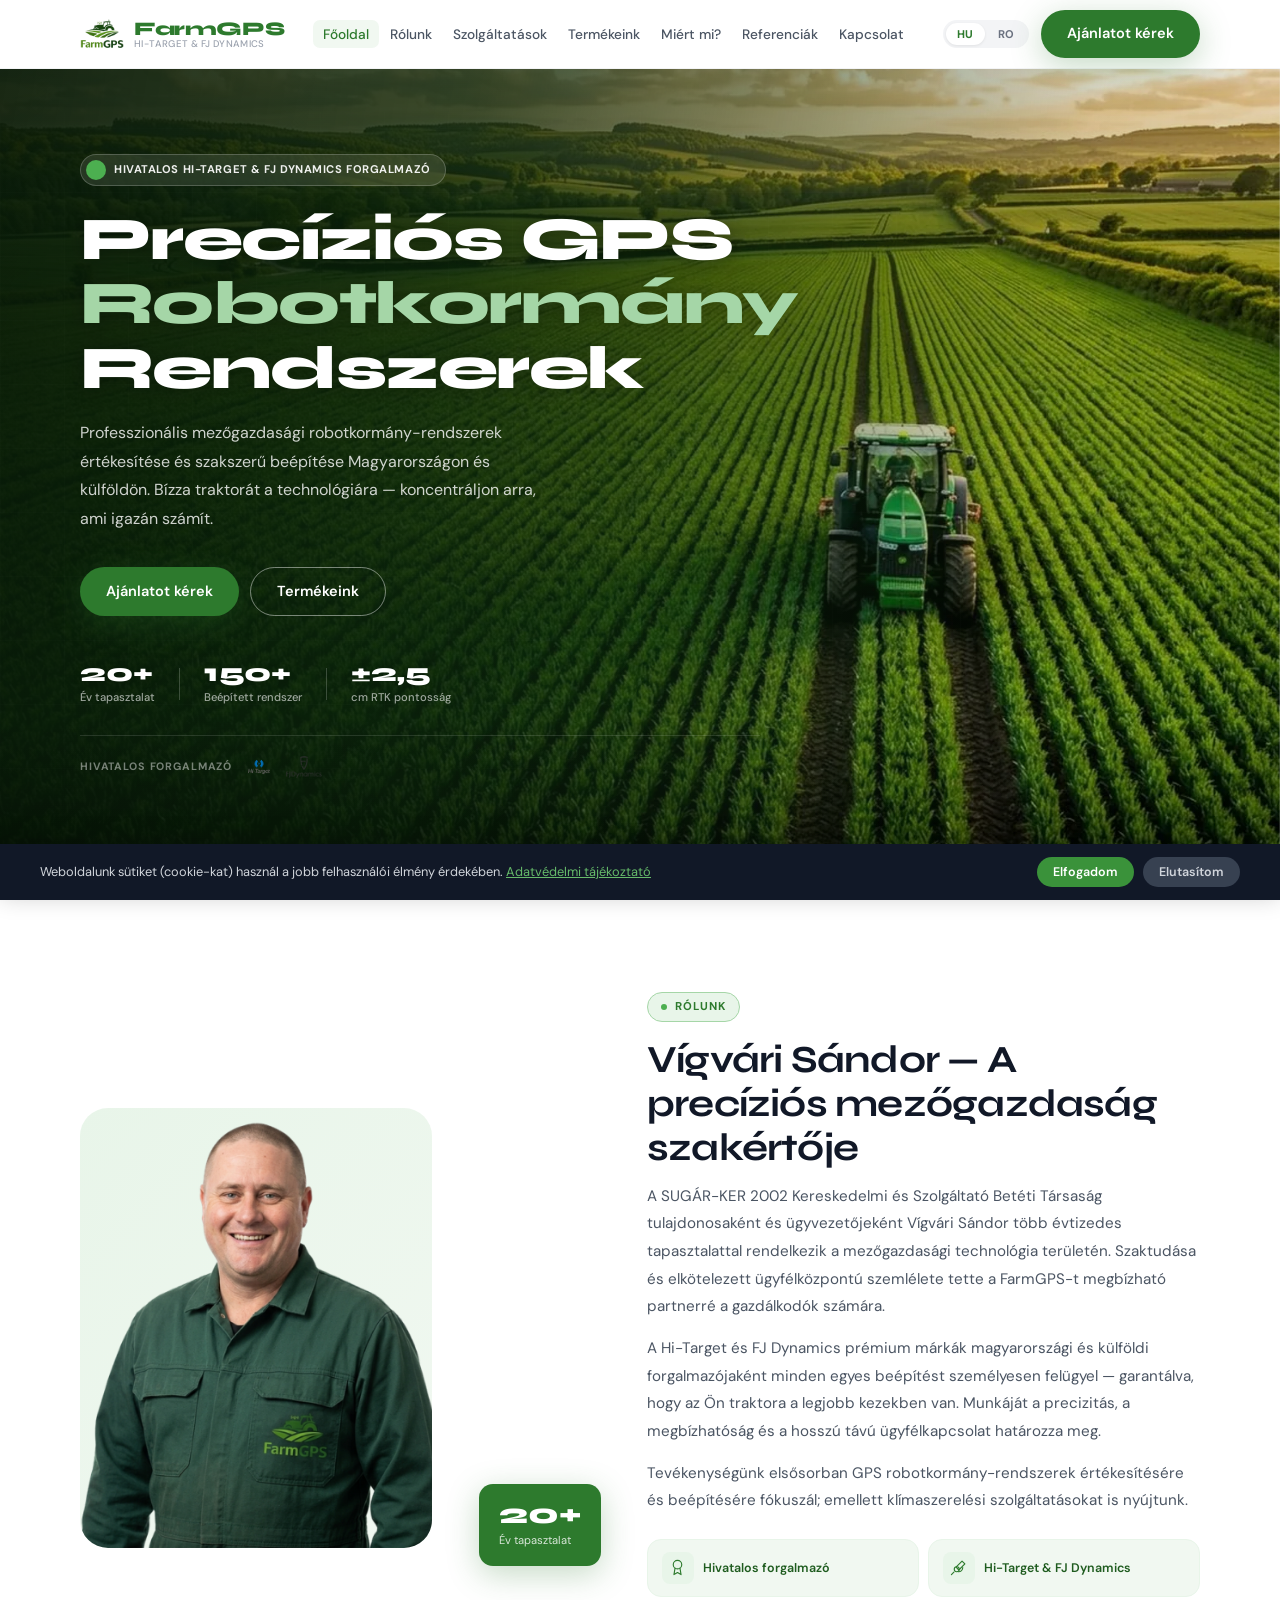
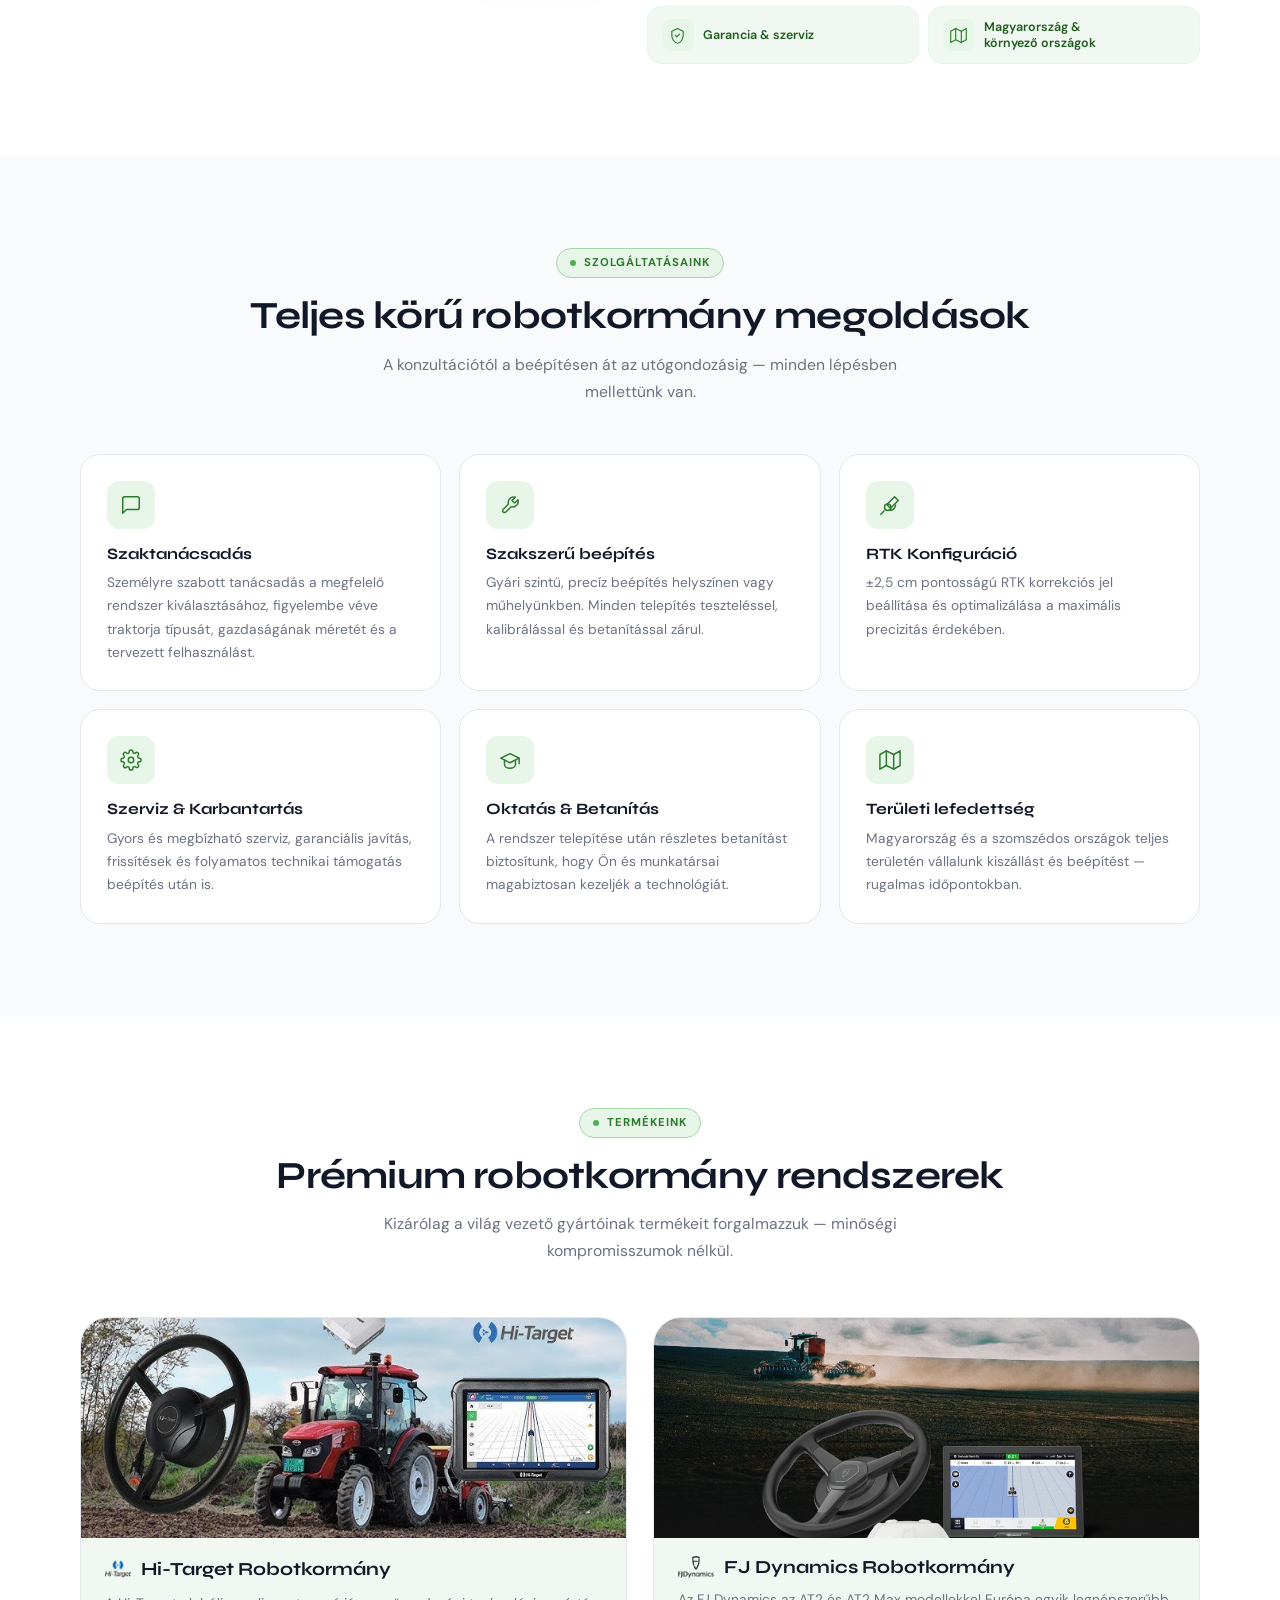
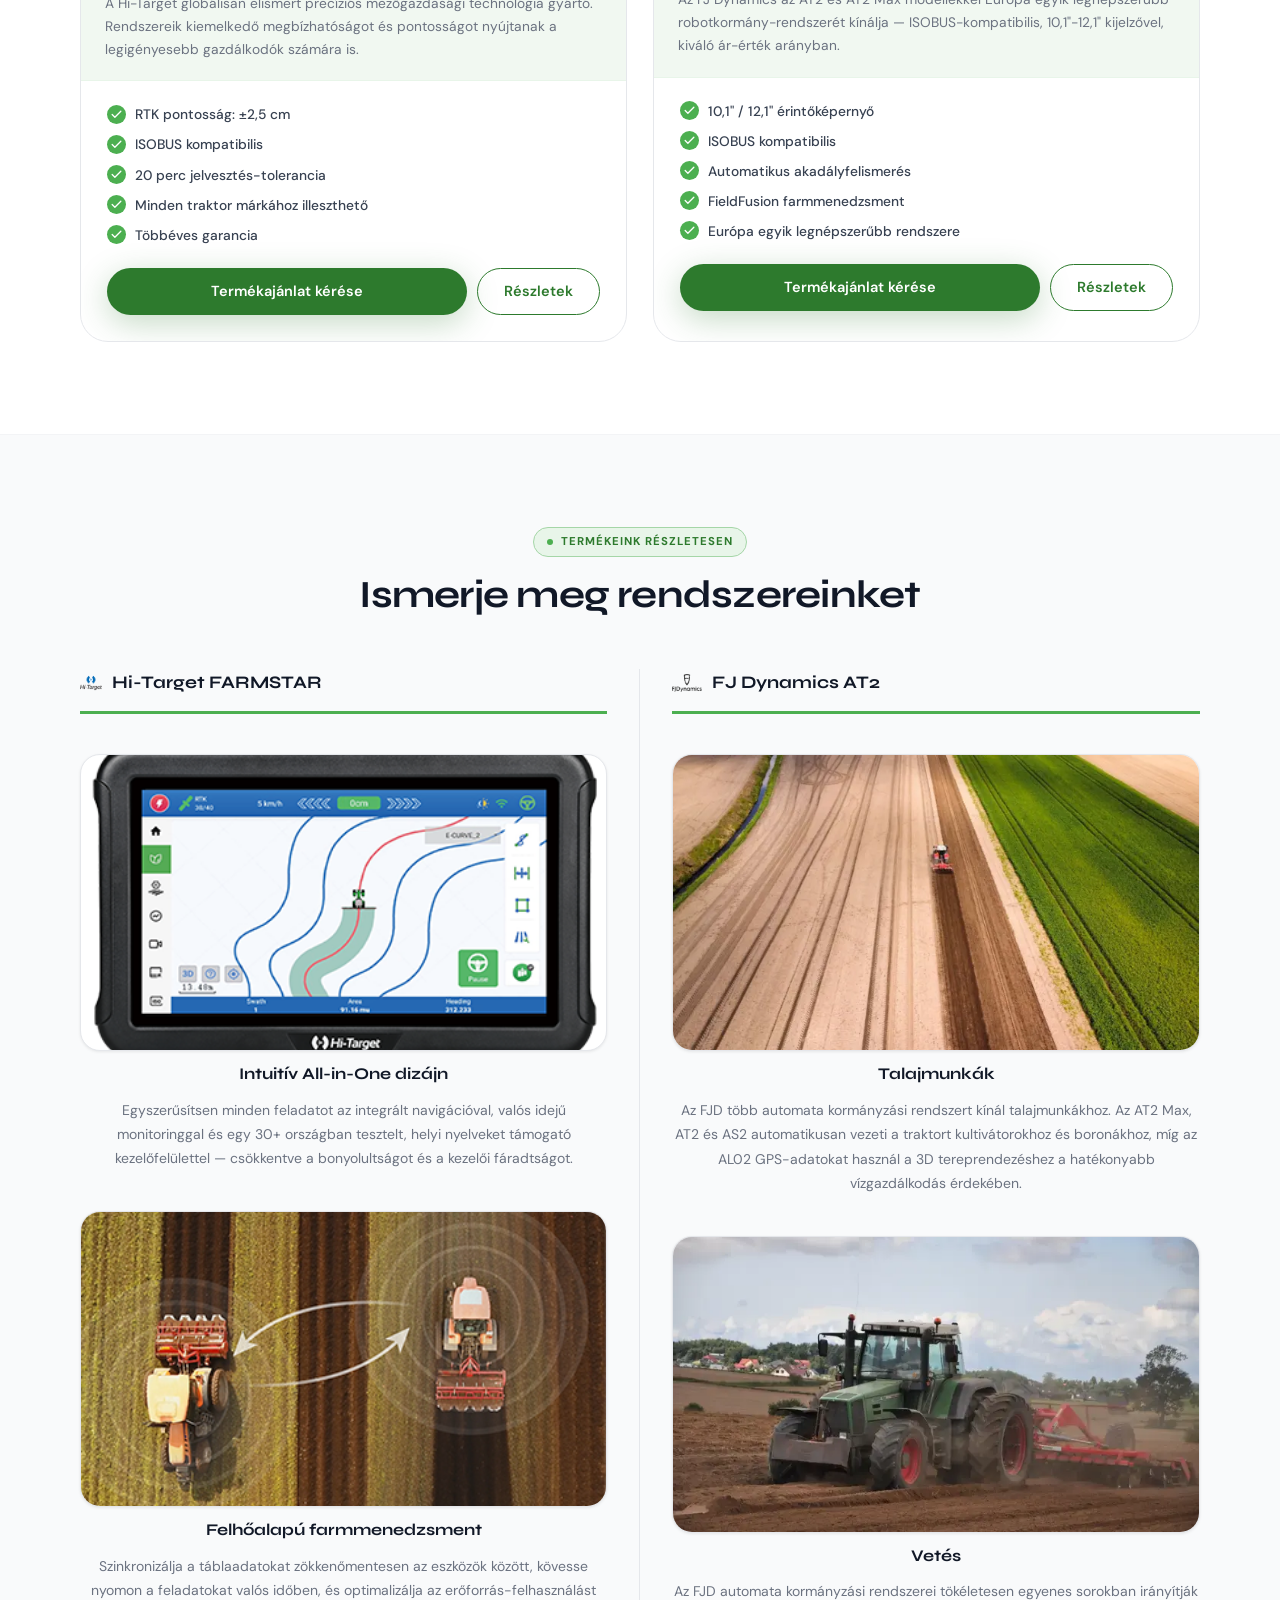
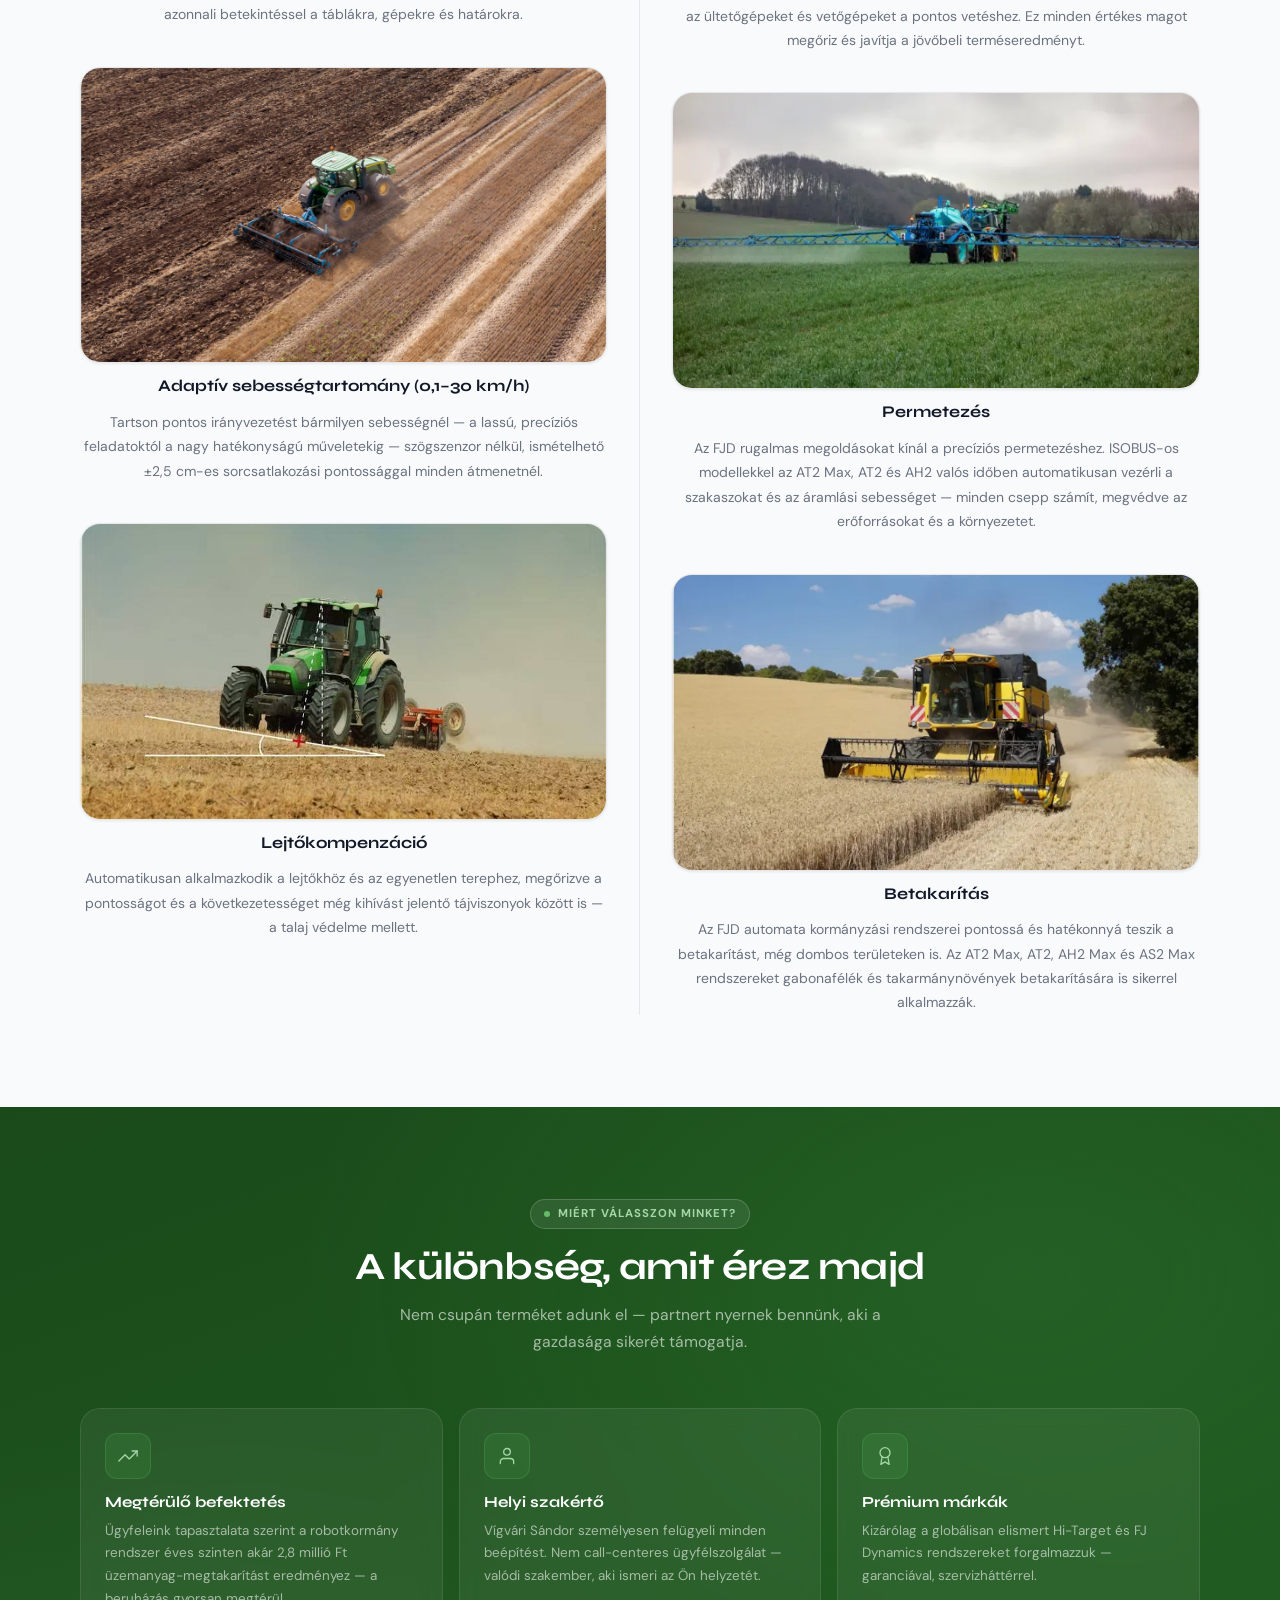
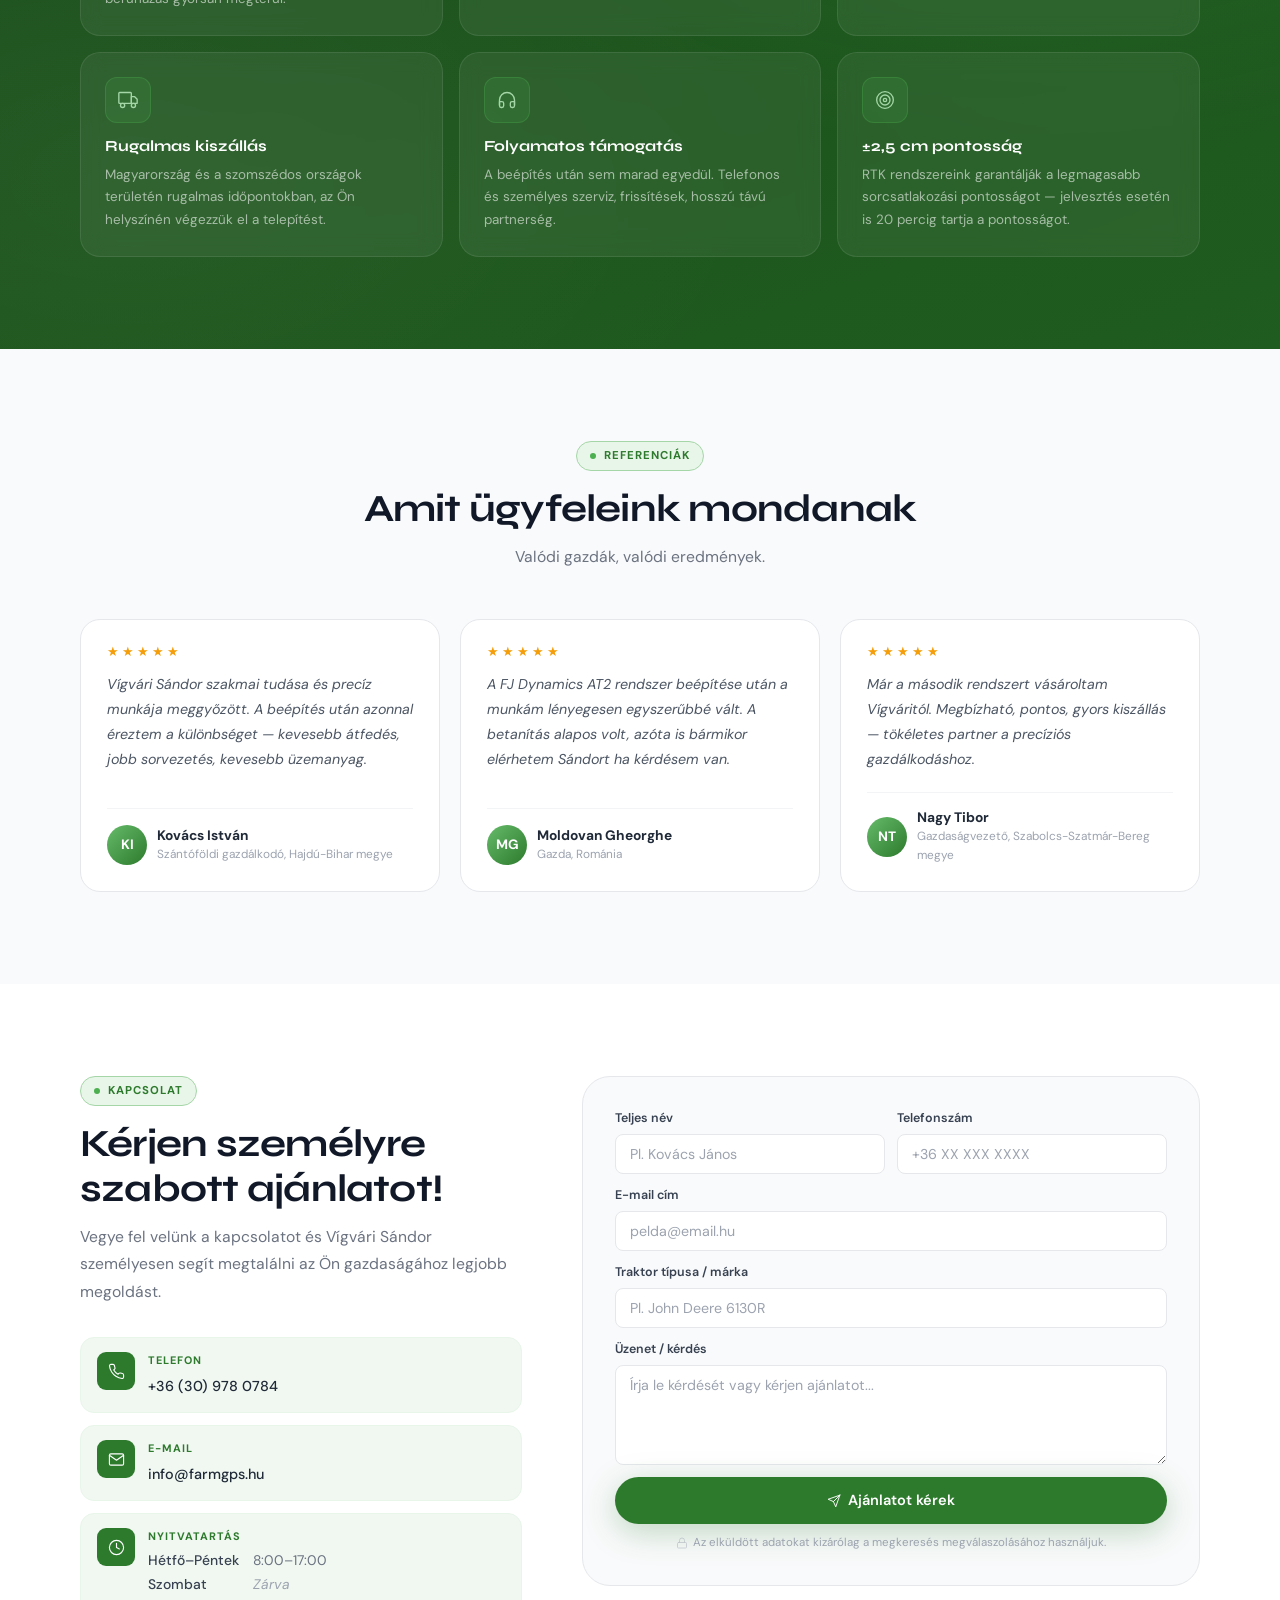
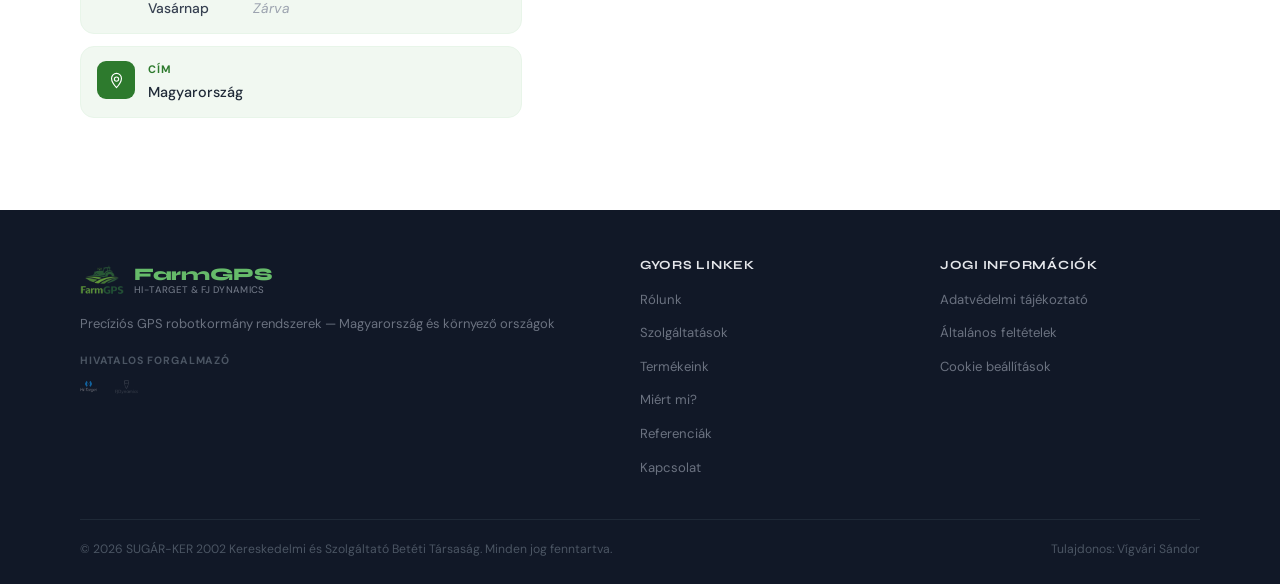
==== commit 7a776102: "Add files via upload" ====
--- a/index.html
+++ b/index.html
@@ -199,40 +199,17 @@
             <span class="hero-stat-label" data-i18n="hero_stat_3">cm RTK pontosság</span>
           </div>
         </div>
-      </div>
-
-      <div class="hero-visual fade-up fade-up-delay-2" aria-hidden="true">
-        <div class="hero-visual-glow"></div>
-        <div class="hero-visual-card">
-          <ul class="hero-feature-list">
-            <li class="hero-feature-item">
-              <div class="hero-feature-icon"><svg width="17" height="17"><use href="#ic-satellite"/></svg></div>
-              <span>RTK pontosság: ±2,5&nbsp;cm</span>
-            </li>
-            <li class="hero-feature-item">
-              <div class="hero-feature-icon"><svg width="17" height="17"><use href="#ic-steering"/></svg></div>
-              <span>Teljesen automatikus kormányzás</span>
-            </li>
-            <li class="hero-feature-item">
-              <div class="hero-feature-icon"><svg width="17" height="17"><use href="#ic-settings"/></svg></div>
-              <span>ISOBUS kompatibilis rendszerek</span>
-            </li>
-            <li class="hero-feature-item">
-              <div class="hero-feature-icon"><svg width="17" height="17"><use href="#ic-truck"/></svg></div>
-              <span>Gyors, profi helyszíni beépítés</span>
-            </li>
-            <li class="hero-feature-item">
-              <div class="hero-feature-icon"><svg width="17" height="17"><use href="#ic-shield"/></svg></div>
-              <span>Hosszú távú szerviz &amp; garancia</span>
-            </li>
-          </ul>
-          <div class="hero-divider"></div>
-          <div class="hero-brands">
-            <img src="images/hi-target.png" alt="Hi-Target" class="hero-brand-logo" />
+
+        <!-- Partner logók -->
+        <div class="hero-partners fade-up fade-up-delay-4">
+          <span class="hero-partners-label" data-i18n="hero_partners_label">Hivatalos forgalmazó</span>
+          <div class="hero-partners-logos">
+            <img src="images/hi-target.png" alt="Hi-Target"   class="hero-brand-logo" />
             <img src="images/fj.png"        alt="FJ Dynamics" class="hero-brand-logo" />
           </div>
         </div>
       </div>
+
     </div>
   </div>
 
--- a/css/style.css
+++ b/css/style.css
@@ -374,33 +374,34 @@
   inset: 0;
   background-image: url('../images/hero.webp');
   background-size: cover;
-  background-position: center 60%;
+  background-position: 65% 45%;
   background-repeat: no-repeat;
   transform: scale(1.04);
-  transition: transform 8s ease-out;
+  transition: transform 10s ease-out;
   will-change: transform;
 }
 .hero-bg-img.loaded { transform: scale(1); }
 
-/* Dark gradient overlay — heavier on mobile for legibility */
+/* Dark gradient overlay — erős bal oldalon (szöveg), átlátszó jobb oldalon (traktor látszik) */
 .hero-bg-pattern {
   position: absolute;
   inset: 0;
   z-index: 1;
   background: linear-gradient(
-    105deg,
-    rgba(12, 35, 12, 0.88) 0%,
-    rgba(18, 48, 18, 0.74) 42%,
-    rgba(22, 55, 22, 0.40) 68%,
-    rgba(10, 28, 10, 0.18) 100%
+    100deg,
+    rgba(8, 26, 8, 0.92) 0%,
+    rgba(12, 38, 12, 0.78) 35%,
+    rgba(15, 44, 15, 0.45) 58%,
+    rgba(10, 30, 10, 0.15) 78%,
+    rgba(5, 18, 5, 0.08) 100%
   );
 }
 .hero-bg-pattern::after {
   content: '';
   position: absolute;
   bottom: 0; left: 0; right: 0;
-  height: 160px;
-  background: linear-gradient(to top, rgba(0,0,0,0.32), transparent);
+  height: 180px;
+  background: linear-gradient(to top, rgba(0,0,0,0.38), transparent);
 }
 
 /* Subtle grid */
@@ -419,11 +420,11 @@
 .hero-inner {
   position: relative;
   z-index: 2;
-  display: grid;
-  grid-template-columns: 1fr 1fr;
-  gap: 48px;
-  align-items: center;
+  display: flex;
+  flex-direction: column;
+  justify-content: center;
   width: 100%;
+  max-width: 680px;
   padding-top: clamp(48px, 8vh, 80px);
   padding-bottom: clamp(72px, 12vh, 110px);
 }
@@ -579,8 +580,32 @@
 }
 .hero-divider { height: 1px; background: rgba(255,255,255,0.10); margin: 16px 0; }
 
-/* Partner logos in hero card */
-.hero-brands { display: flex; gap: 14px; align-items: center; }
+/* Partner logók a hero alatt */
+.hero-partners {
+  display: flex;
+  align-items: center;
+  gap: 16px;
+  margin-top: 28px;
+  padding-top: 20px;
+  border-top: 1px solid rgba(255,255,255,0.12);
+  flex-wrap: wrap;
+}
+
+.hero-partners-label {
+  font-size: 0.67rem;
+  font-weight: 700;
+  letter-spacing: 0.08em;
+  text-transform: uppercase;
+  color: rgba(255,255,255,0.45);
+  white-space: nowrap;
+}
+
+.hero-partners-logos {
+  display: flex;
+  align-items: center;
+  gap: 16px;
+}
+
 .hero-brand-logo {
   height: 22px;
   width: auto;
@@ -1372,8 +1397,6 @@
    RESPONSIVE — Tablet ≤1024px
    ============================================================ */
 @media (max-width: 1024px) {
-  .hero-inner             { grid-template-columns: 1fr; }
-  .hero-visual            { display: none; }
   .hero-content           { max-width: 100%; }
   .hero-subtitle          { max-width: 100%; }
 
@@ -1466,9 +1489,9 @@
   .hero-bg-pattern {
     background: linear-gradient(
       to bottom,
-      rgba(8, 24, 8, 0.88) 0%,
-      rgba(10, 30, 10, 0.78) 50%,
-      rgba(8, 22, 8, 0.68) 100%
+      rgba(6, 20, 6, 0.92) 0%,
+      rgba(8, 26, 8, 0.82) 50%,
+      rgba(6, 20, 6, 0.68) 100%
     );
   }
 
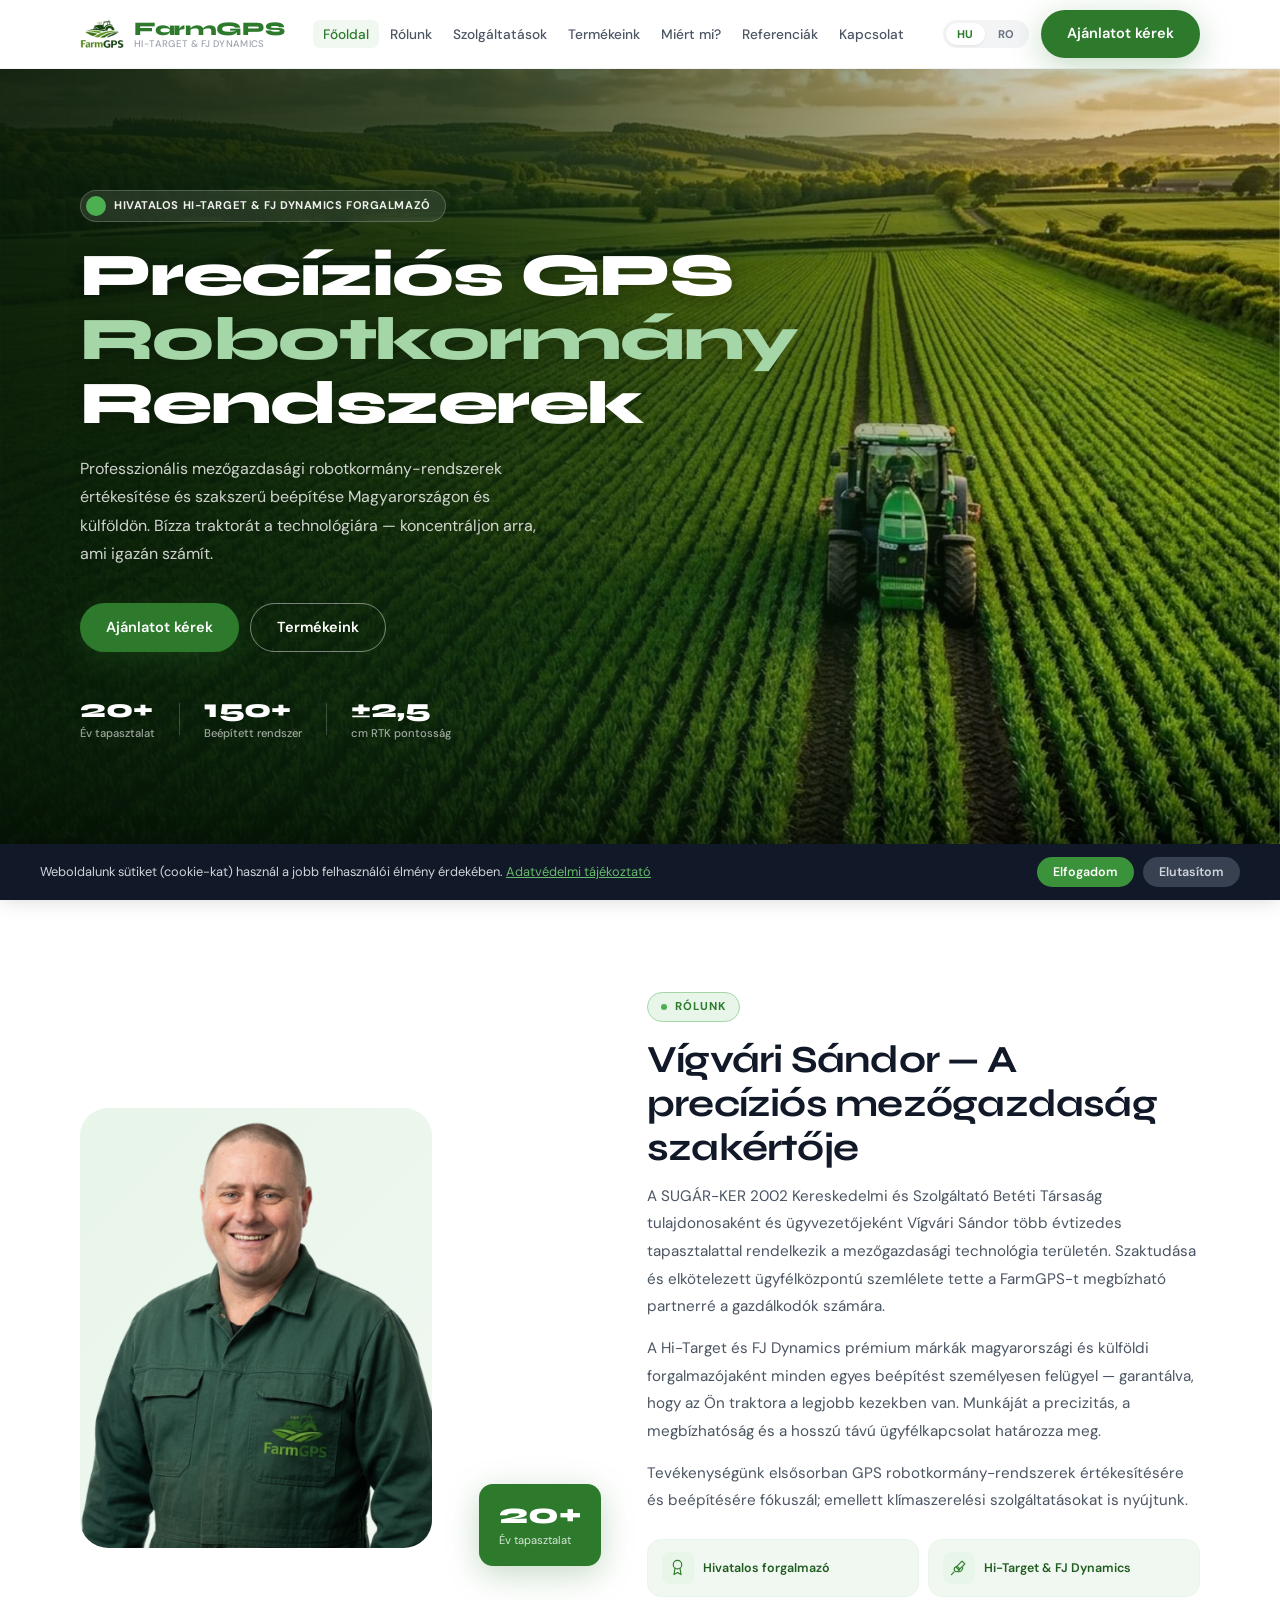
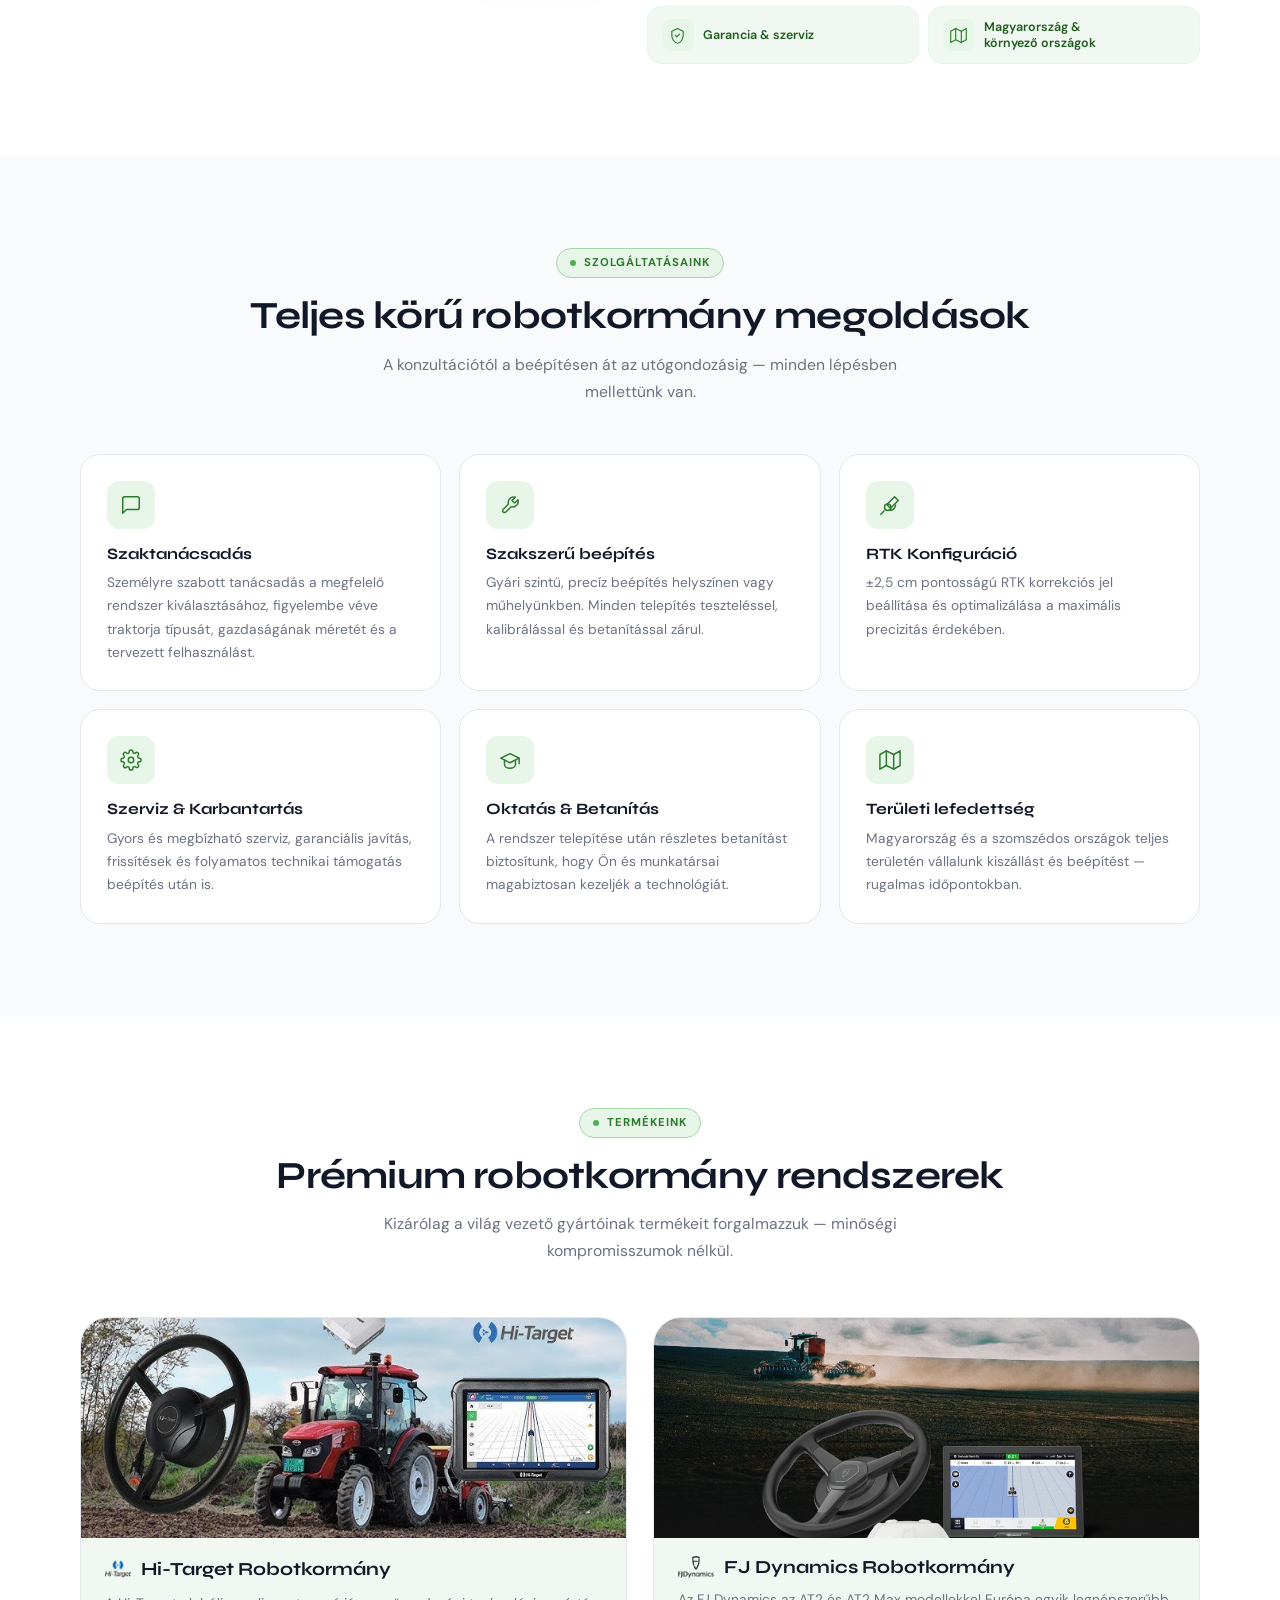
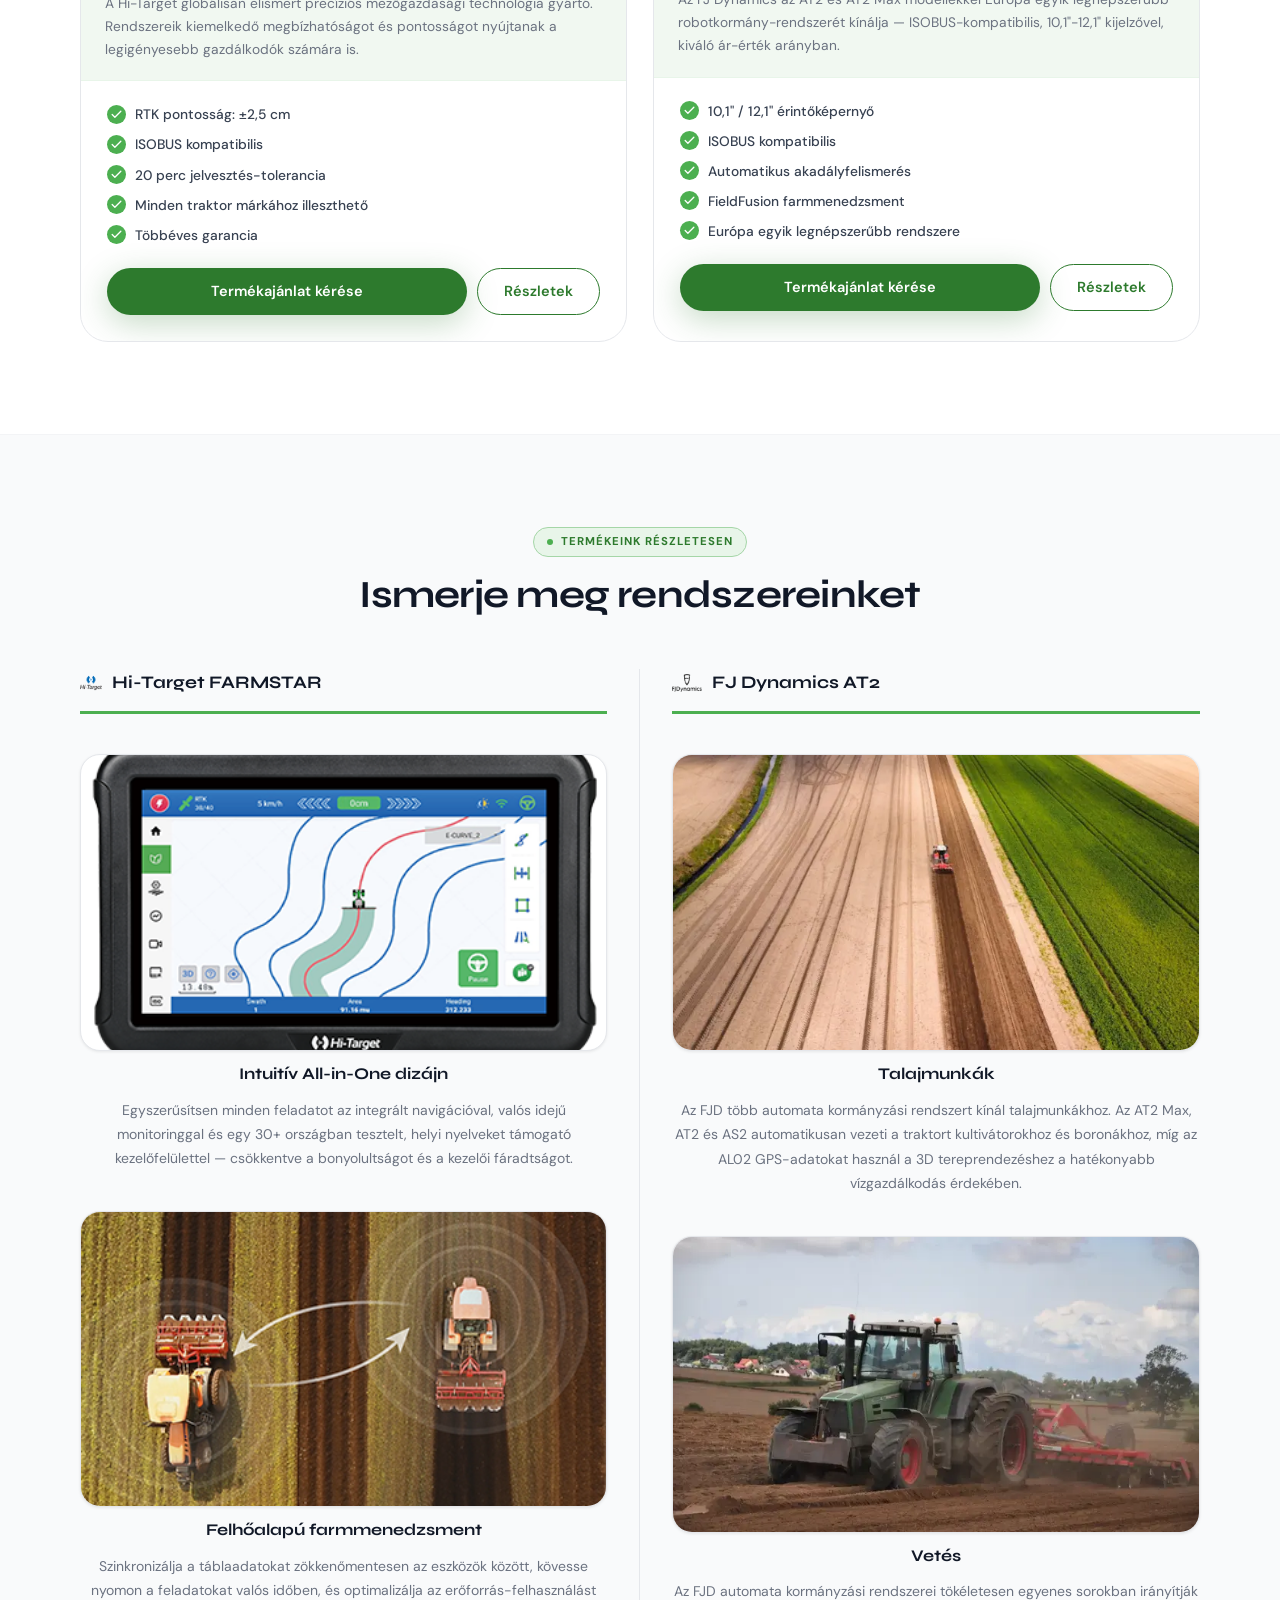
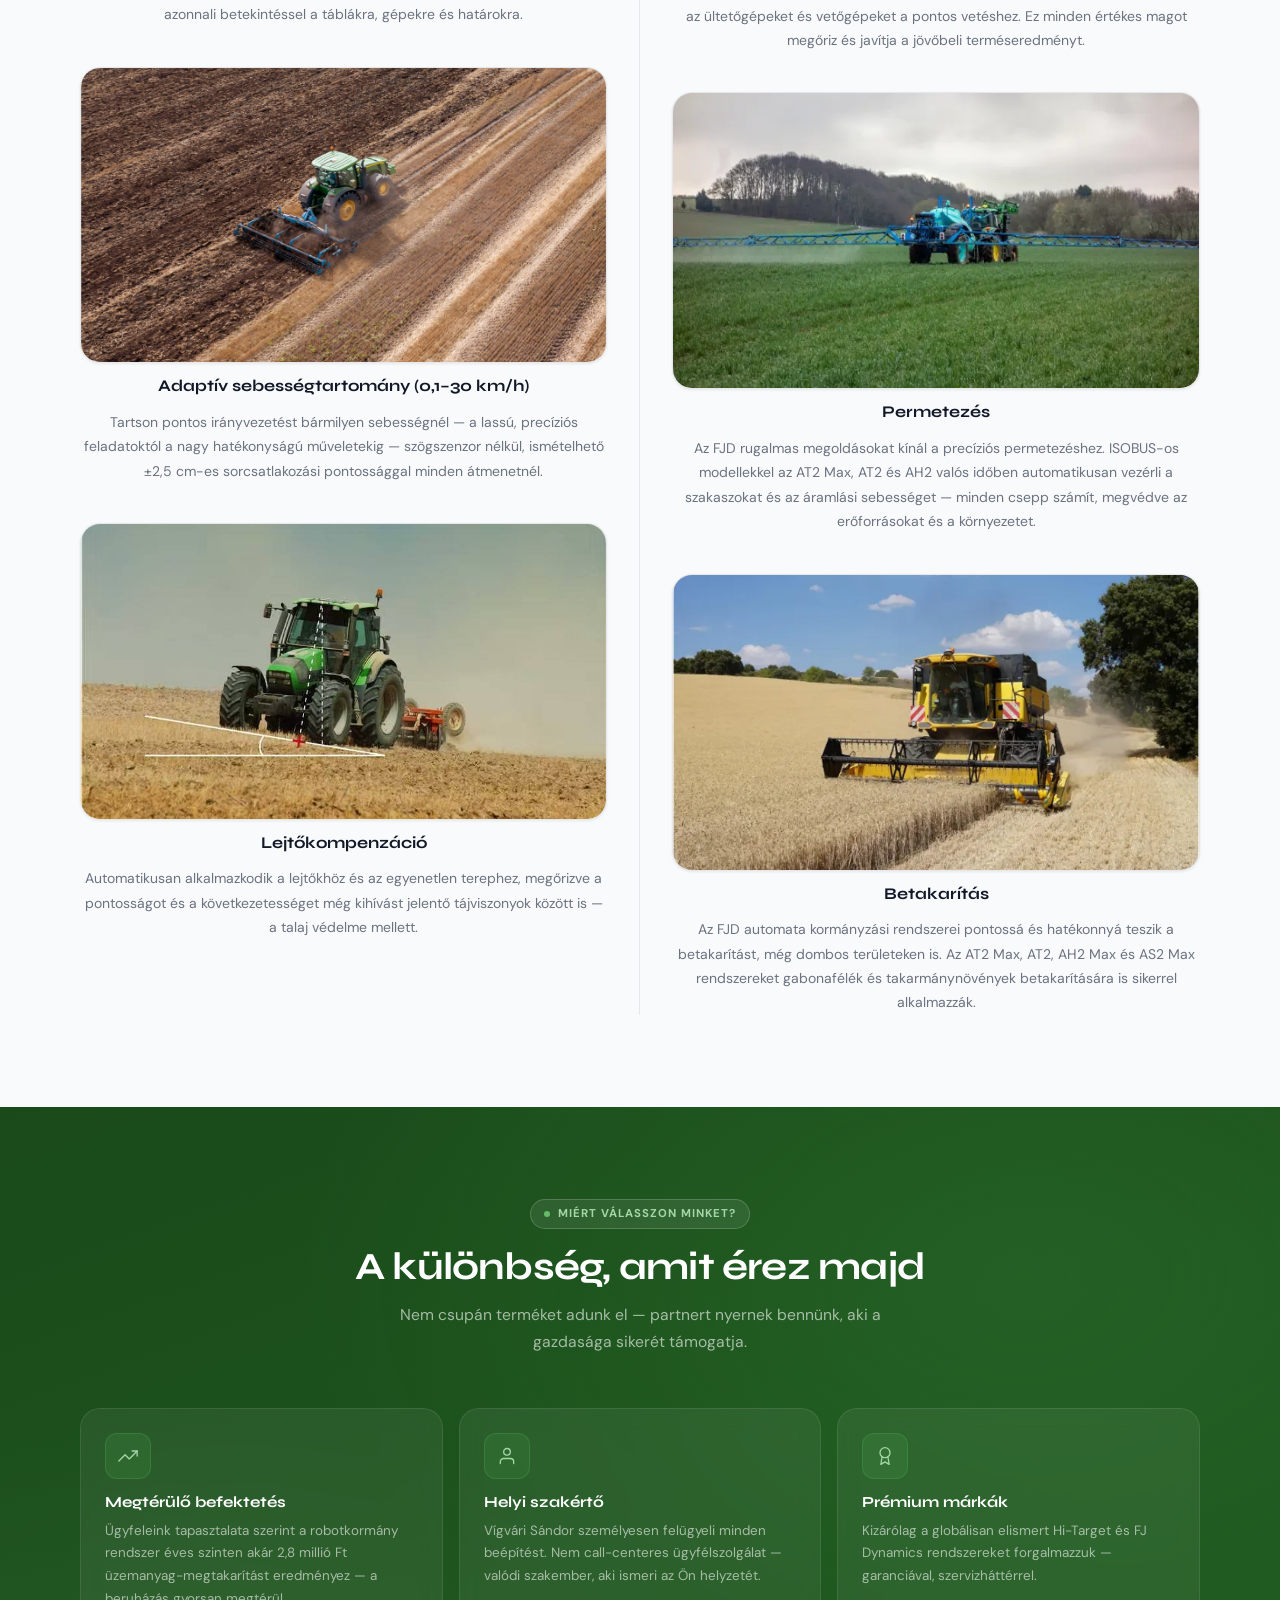
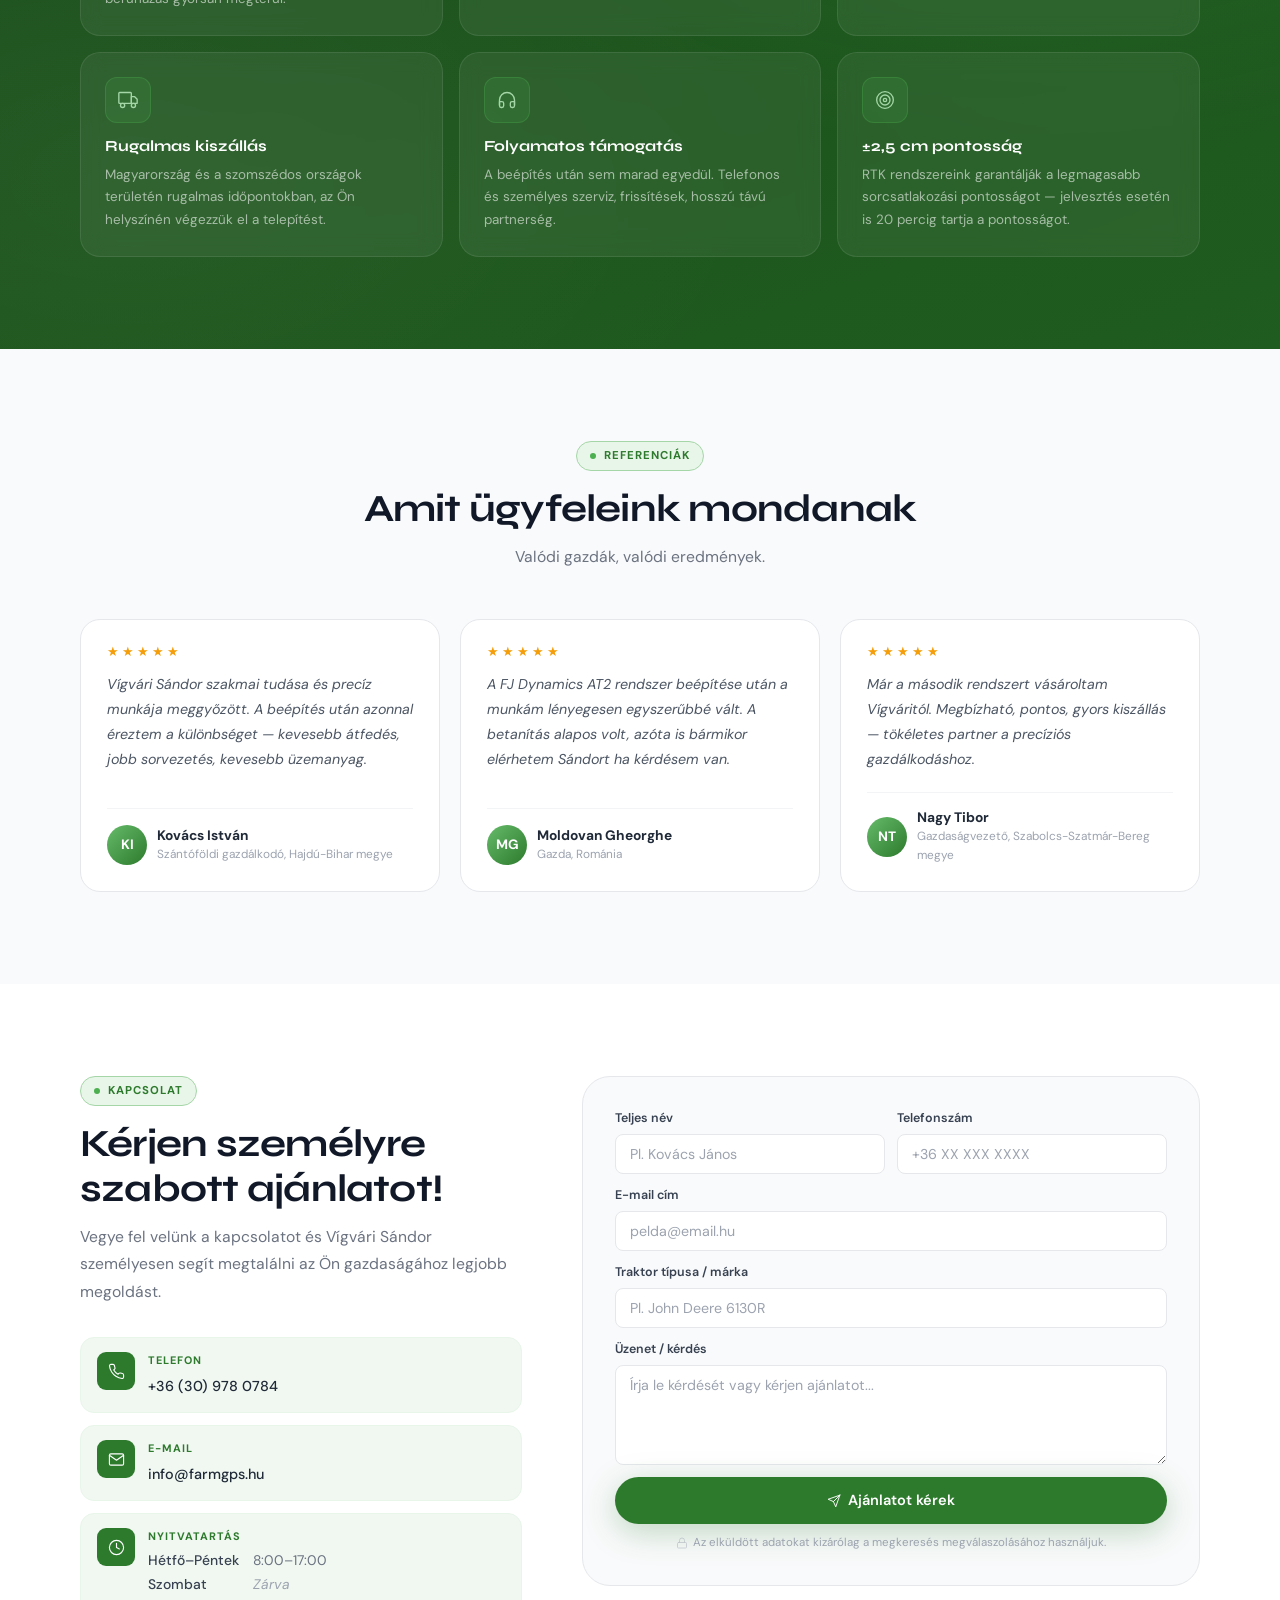
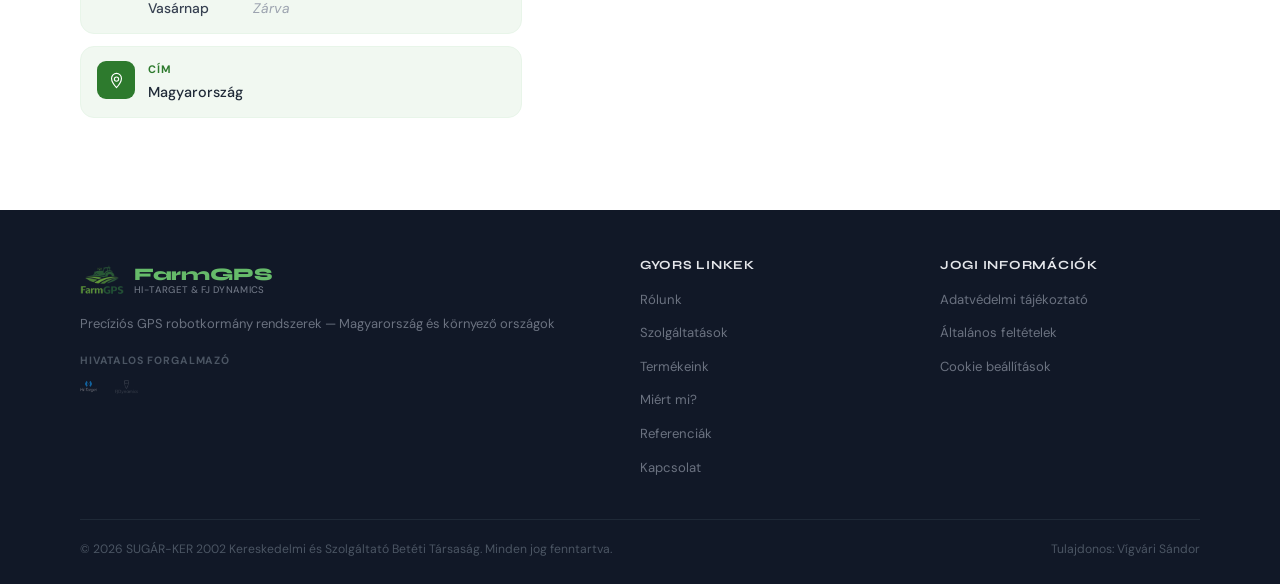
==== commit 97b4885f: "Add files via upload" ====
--- a/index.html
+++ b/index.html
@@ -199,16 +199,6 @@
             <span class="hero-stat-label" data-i18n="hero_stat_3">cm RTK pontosság</span>
           </div>
         </div>
-
-        <!-- Partner logók -->
-        <div class="hero-partners fade-up fade-up-delay-4">
-          <span class="hero-partners-label" data-i18n="hero_partners_label">Hivatalos forgalmazó</span>
-          <div class="hero-partners-logos">
-            <img src="images/hi-target.png" alt="Hi-Target"   class="hero-brand-logo" />
-            <img src="images/fj.png"        alt="FJ Dynamics" class="hero-brand-logo" />
-          </div>
-        </div>
-      </div>
 
     </div>
   </div>
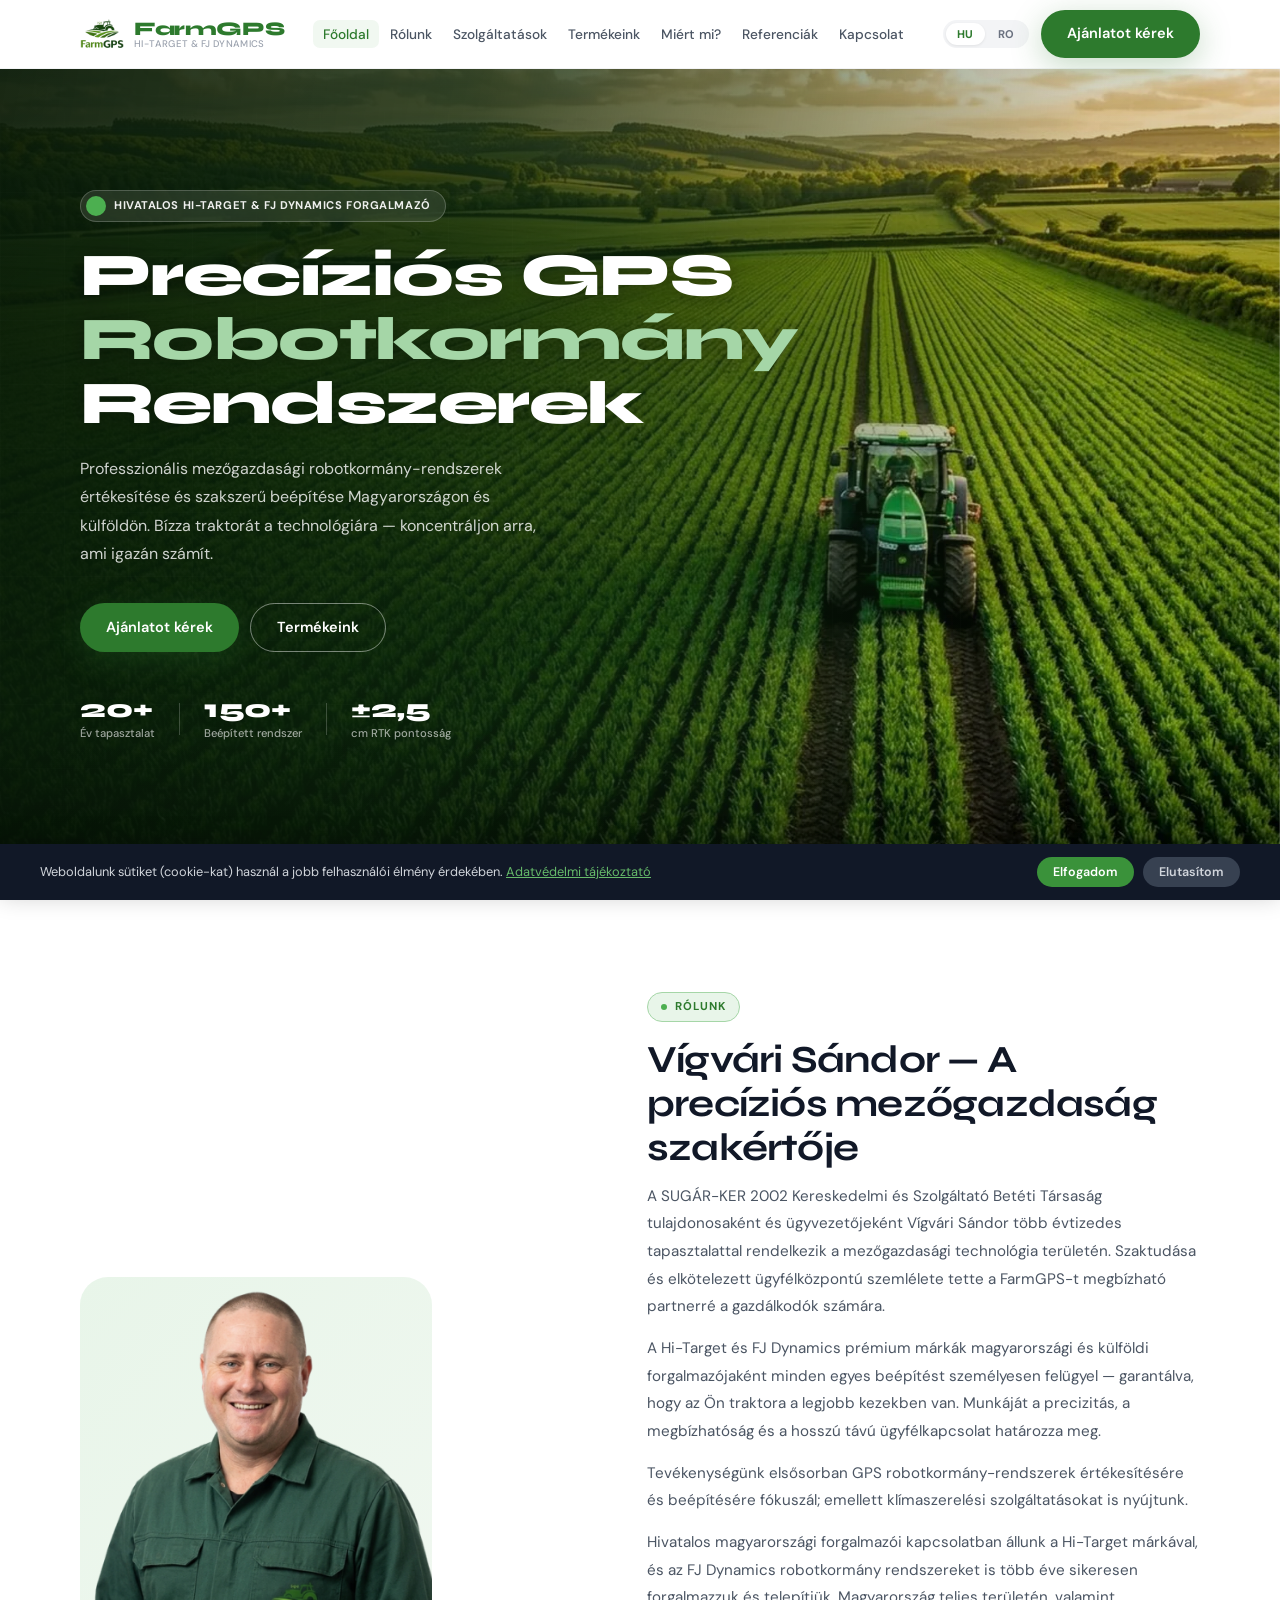
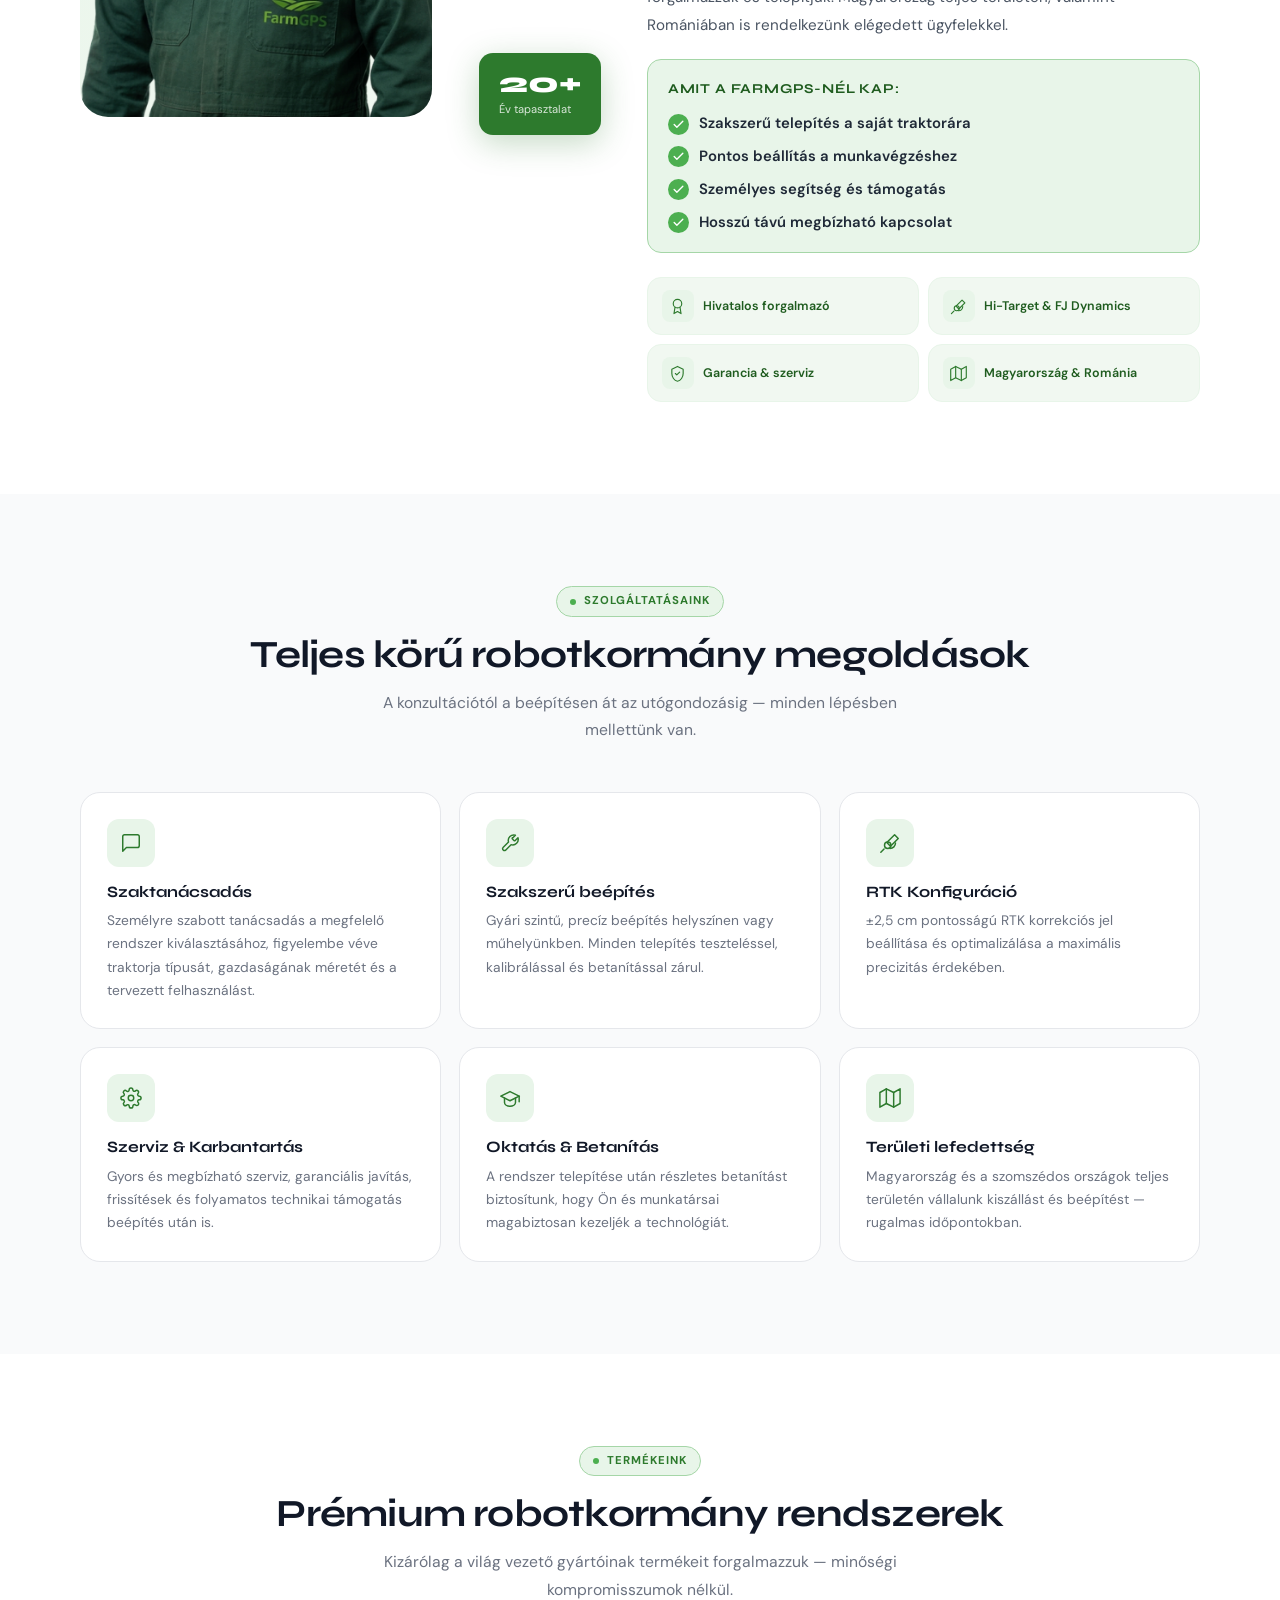
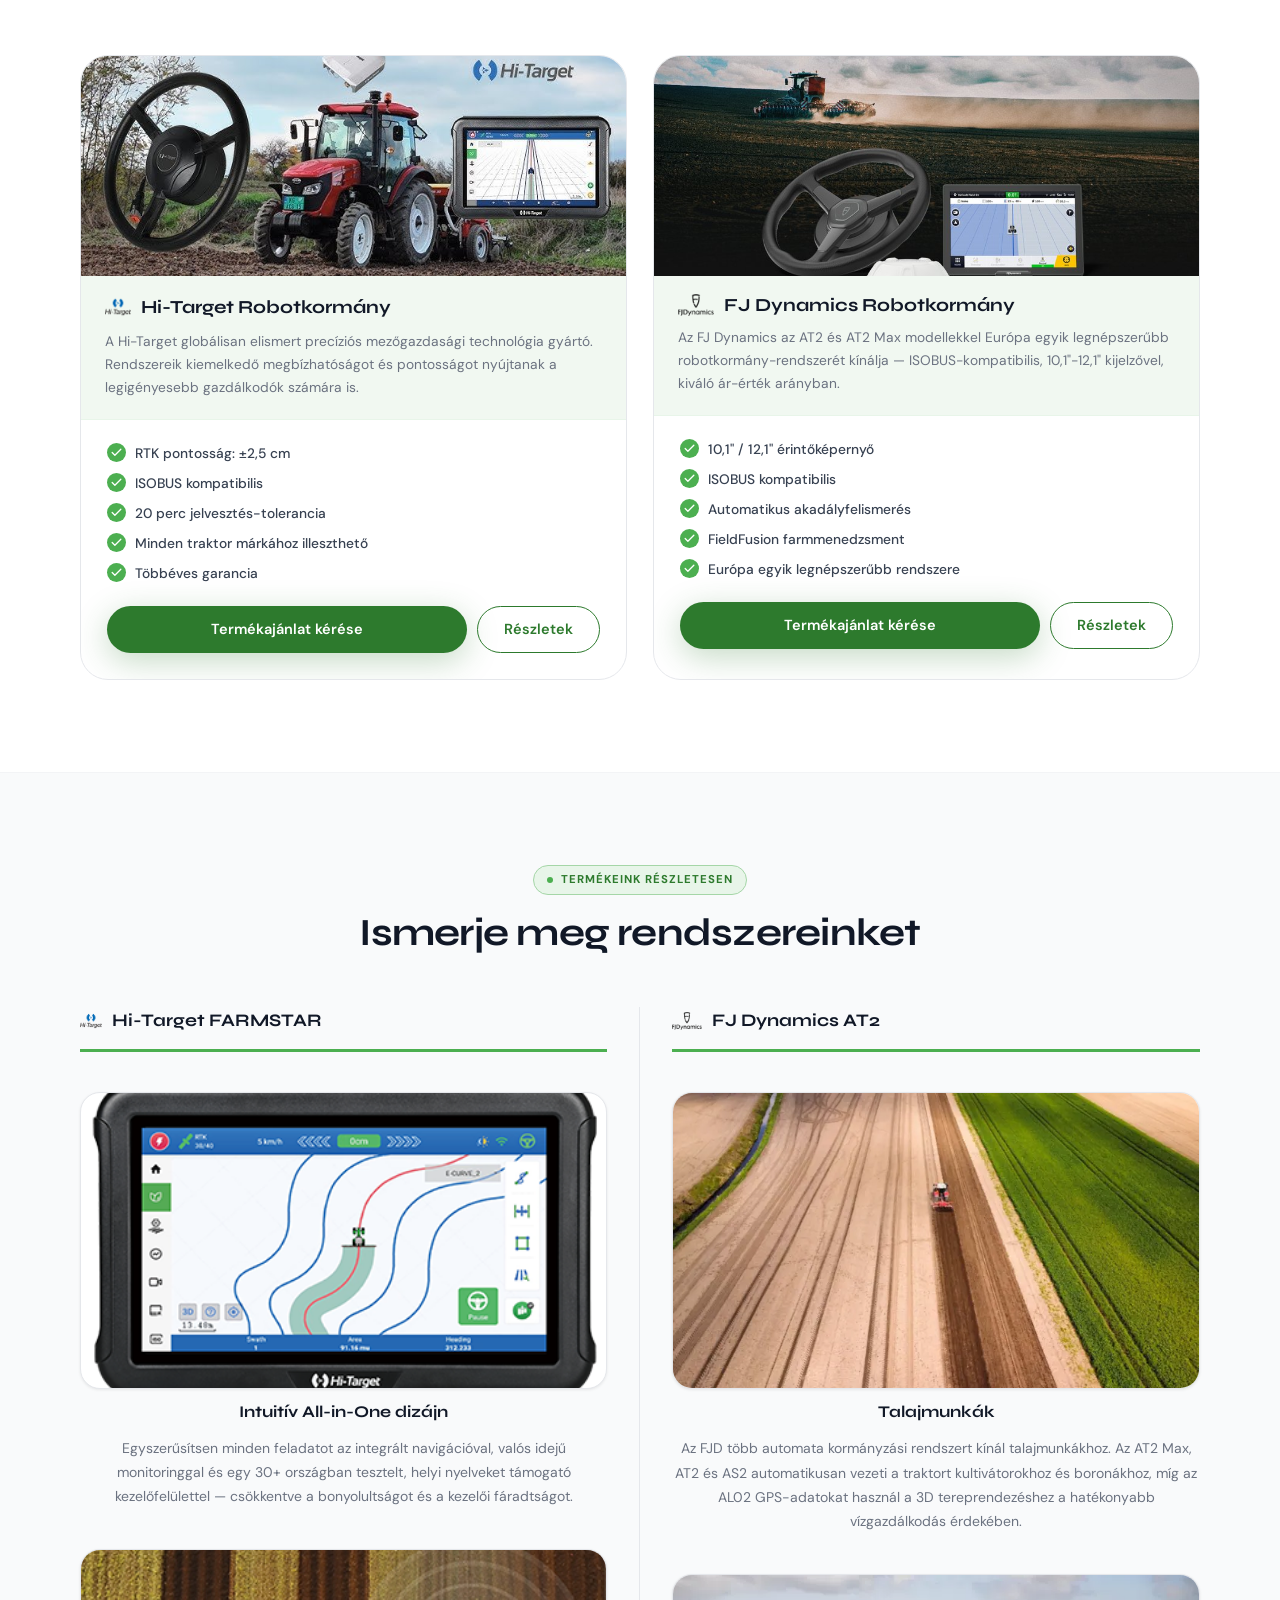
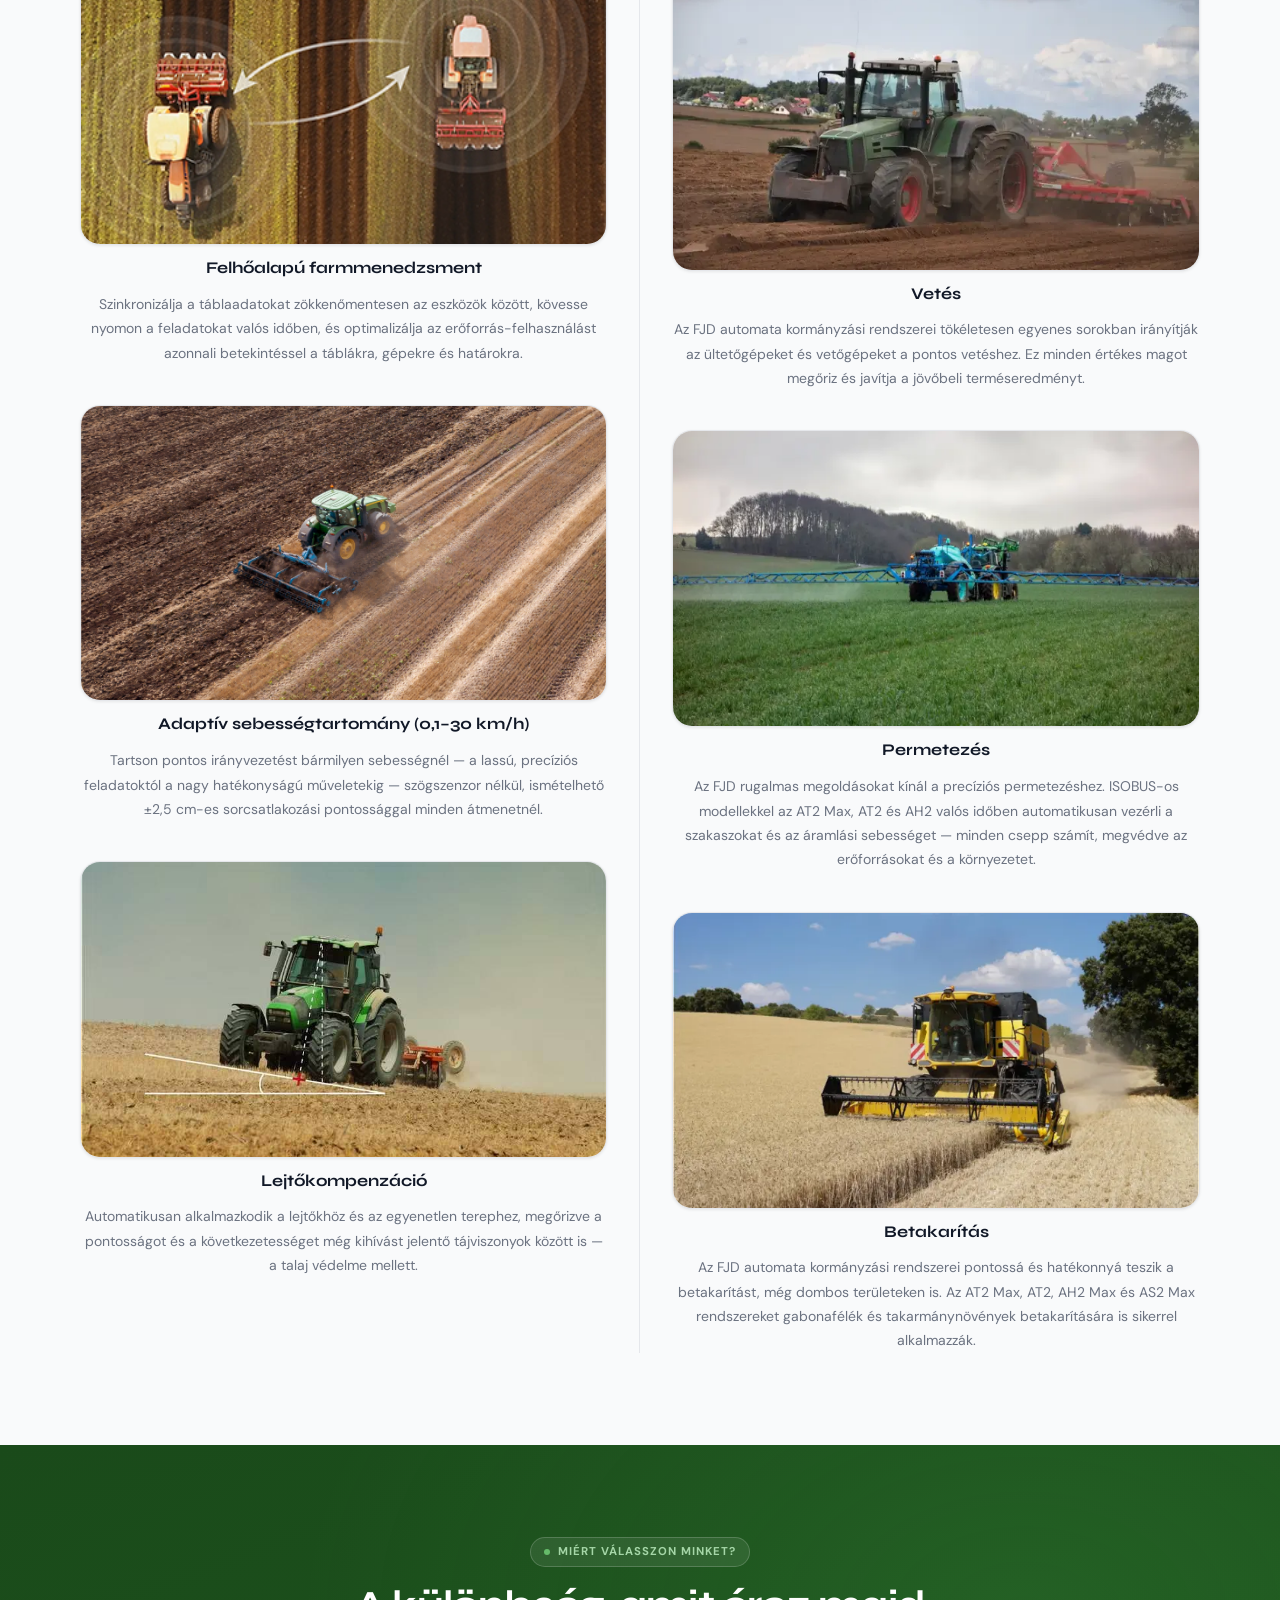
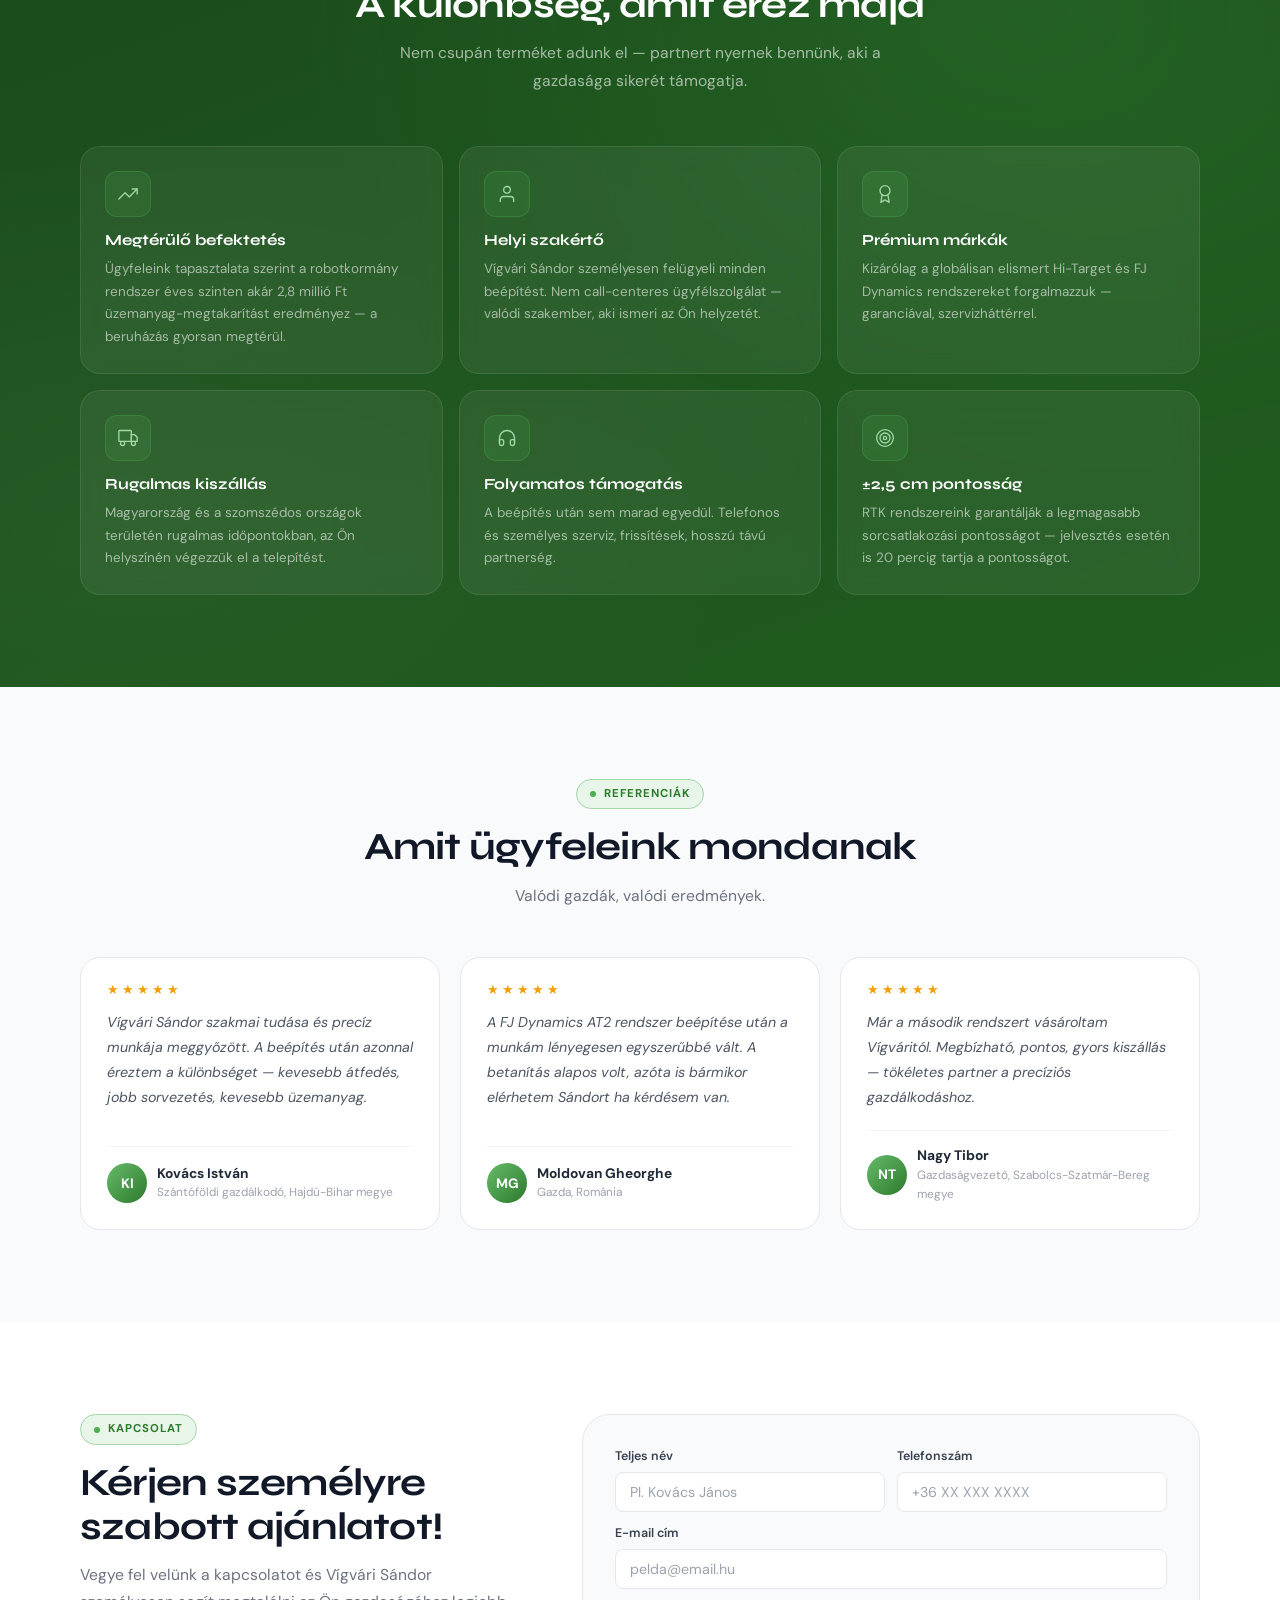
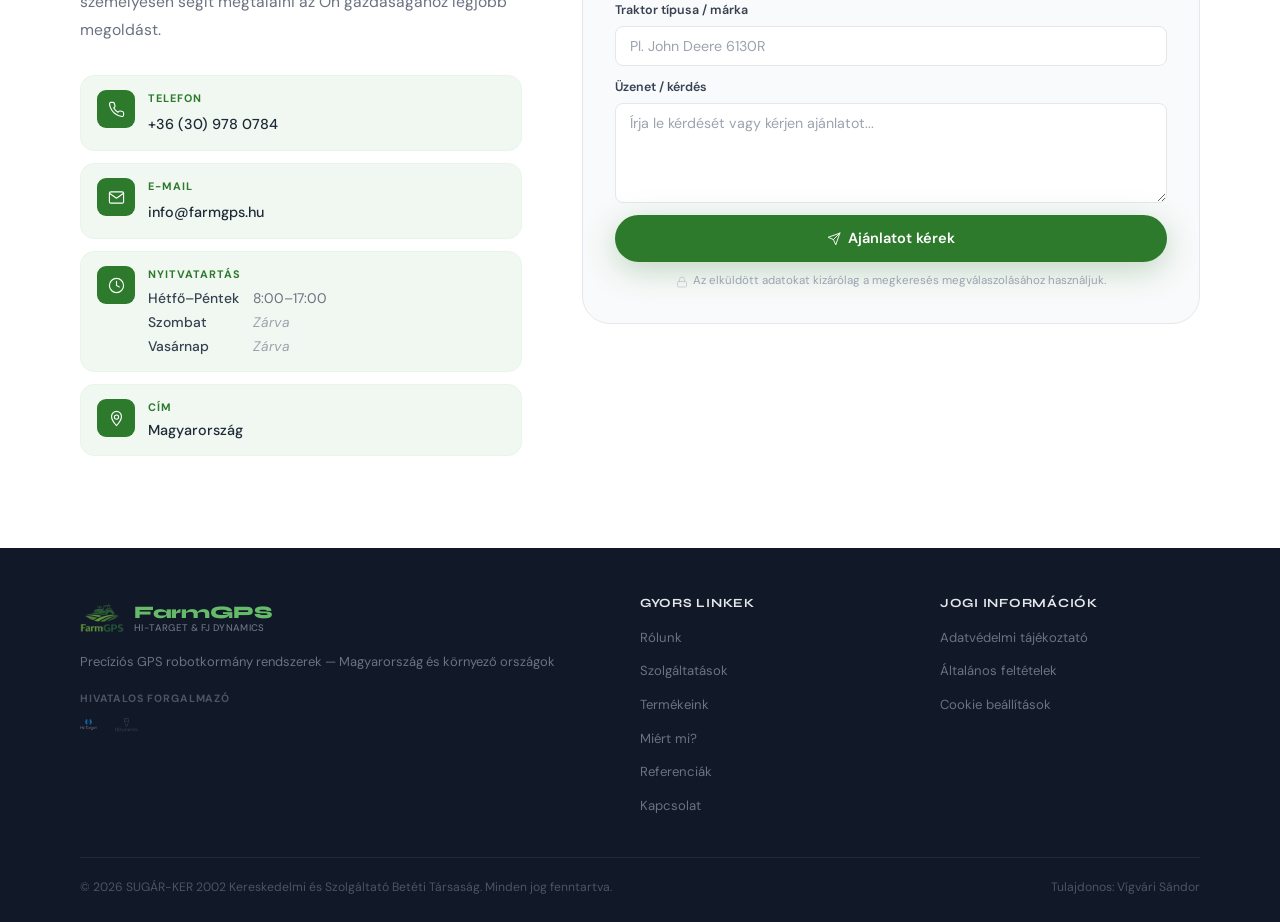
==== commit 78b43355: "Add files via upload" ====
--- a/index.html
+++ b/index.html
@@ -7,19 +7,74 @@
        ============================================================ -->
   <meta charset="UTF-8" />
   <meta name="viewport" content="width=device-width, initial-scale=1.0, viewport-fit=cover" />
-  <meta name="description" content="FarmGPS – Hi-Target és FJ Dynamics robotkormány-rendszerek magyarországi és külföldi forgalmazása és szakszerű beépítése. Vígvári Sándor, SUGÁR-KER 2002 Bt." />
-  <meta name="keywords" content="robotkormány, GPS mezőgazdaság, Hi-Target, FJ Dynamics, RTK, precíziós gazdálkodás, FarmGPS" />
+  <meta name="description" content="FarmGPS – Hi-Target és FJ Dynamics robotkormány-rendszerek hivatalos magyarországi forgalmazója. RTK GPS automatikus kormányzás, szakszerű beépítés, szerviz. Vígvári Sándor, SUGÁR-KER 2002 Bt. Tel: +36 30 978 0784" />
+  <meta name="keywords" content="robotkormány, GPS traktor, Hi-Target, FJ Dynamics, RTK kormányzás, precíziós gazdálkodás, automata kormányzás, FarmGPS, AT2, FARMSTAR, mezőgazdasági GPS, traktor GPS beépítés, robotpilóta" />
   <meta name="author" content="Vígvári Sándor, SUGÁR-KER 2002 Bt." />
-  <meta property="og:title"       content="FarmGPS – Precíziós GPS Robotkormány Rendszerek" />
-  <meta property="og:description" content="Hi-Target és FJ Dynamics robotkormány-rendszerek értékesítése és beépítése Magyarországon." />
+  <meta name="robots" content="index, follow" />
+  <meta name="language" content="Hungarian" />
+  <link rel="canonical" href="https://www.farmgps.hu/" />
+
+  <!-- Geo meta tagek -->
+  <meta name="geo.region" content="HU" />
+  <meta name="geo.country" content="Hungary" />
+
+  <!-- Open Graph -->
+  <meta property="og:title"       content="FarmGPS – Precíziós GPS Robotkormány Rendszerek | Hi-Target & FJ Dynamics" />
+  <meta property="og:description" content="Hi-Target és FJ Dynamics robotkormány-rendszerek hivatalos magyarországi forgalmazója. ±2,5 cm RTK pontosság, szakszerű beépítés, szerviz." />
   <meta property="og:type"        content="website" />
+  <meta property="og:url"         content="https://www.farmgps.hu/" />
   <meta property="og:locale"      content="hu_HU" />
-  <title>FarmGPS – Precíziós Robotkormány Rendszerek</title>
+  <meta property="og:image"       content="https://www.farmgps.hu/images/hero.webp" />
+  <meta property="og:site_name"   content="FarmGPS" />
+
+  <!-- Twitter Card -->
+  <meta name="twitter:card"        content="summary_large_image" />
+  <meta name="twitter:title"       content="FarmGPS – Precíziós GPS Robotkormány Rendszerek" />
+  <meta name="twitter:description" content="Hi-Target és FJ Dynamics robotkormány-rendszerek hivatalos magyarországi forgalmazója." />
+  <meta name="twitter:image"       content="https://www.farmgps.hu/images/hero.webp" />
+
+  <title>FarmGPS – Robotkormány Rendszerek | Hi-Target &amp; FJ Dynamics | Magyarország</title>
+
+  <!-- Structured Data (JSON-LD) — Google tudáspanel -->
+  <script type="application/ld+json">
+  {
+    "@context": "https://schema.org",
+    "@type": "LocalBusiness",
+    "name": "FarmGPS – SUGÁR-KER 2002 Bt.",
+    "description": "Hi-Target és FJ Dynamics robotkormány-rendszerek hivatalos magyarországi forgalmazója és beépítője. Precíziós mezőgazdasági GPS rendszerek értékesítése és szervize.",
+    "url": "https://www.farmgps.hu",
+    "telephone": "+36309780784",
+    "email": "info@farmgps.hu",
+    "address": {
+      "@type": "PostalAddress",
+      "addressCountry": "HU"
+    },
+    "areaServed": ["HU", "RO", "SK", "AT"],
+    "serviceType": ["GPS robotkormány értékesítés", "Robotkormány beépítés", "RTK konfiguráció", "Szerviz"],
+    "brand": [
+      { "@type": "Brand", "name": "Hi-Target" },
+      { "@type": "Brand", "name": "FJ Dynamics" }
+    ],
+    "sameAs": [
+      "https://cryko98.github.io/farmgpsweb/"
+    ],
+    "openingHours": "Mo-Fr 08:00-17:00",
+    "priceRange": "$$"
+  }
+  </script>
   <link rel="icon" type="image/png" href="images/fgpslogo.png" />
   <link rel="preconnect" href="https://fonts.googleapis.com" />
   <link rel="preconnect" href="https://fonts.gstatic.com" crossorigin />
   <link href="https://fonts.googleapis.com/css2?family=Syne:wght@400;600;700;800&family=DM+Sans:ital,opsz,wght@0,9..40,400;0,9..40,500;0,9..40,600;0,9..40,700;1,9..40,400&display=swap" rel="stylesheet" />
   <link rel="stylesheet" href="css/style.css" />
+  <style>
+    /* About checklist */
+    .about-checklist { margin: 20px 0 24px; background: #E8F5E9; border: 1px solid #A5D6A7; border-radius: 14px; padding: 18px 20px; }
+    .about-checklist-title { font-family: 'Syne', sans-serif; font-size: 0.85rem; font-weight: 700; color: #1f5c1f; margin-bottom: 12px; text-transform: uppercase; letter-spacing: 0.06em; }
+    .about-checklist-list { list-style: none; display: flex; flex-direction: column; gap: 9px; }
+    .about-checklist-list li { display: flex; align-items: center; gap: 10px; font-size: 0.93rem; font-weight: 600; color: #1F2937; }
+    .about-checklist-list li::before { content: ''; width: 21px; height: 21px; min-width: 21px; background: #4CAF50; border-radius: 50%; background-image: url("data:image/svg+xml,%3Csvg xmlns='http://www.w3.org/2000/svg' viewBox='0 0 24 24' fill='none' stroke='white' stroke-width='2.5' stroke-linecap='round' stroke-linejoin='round'%3E%3Cpolyline points='20 6 9 17 4 12'/%3E%3C/svg%3E"); background-size: 13px; background-repeat: no-repeat; background-position: center; }
+  </style>
 </head>
 <body>
 
@@ -237,12 +292,25 @@
 
       <div class="about-content">
         <span class="section-badge fade-up" data-i18n="about_badge">Rólunk</span>
-        <h2 class="section-title fade-up fade-up-delay-1" data-i18n="about_title">Vígvári Sándor —<br>A precíziós mezőgazdaság szakértője</h2>
+        <h2 class="section-title fade-up fade-up-delay-1" data-i18n="about_title">Vígvári Sándor – Gépészmérnök,<br>több mint egy évtized tapasztalattal</h2>
         <div class="about-text">
-          <p class="fade-up fade-up-delay-2" data-i18n="about_p1">A SUGÁR-KER 2002 Kereskedelmi és Szolgáltató Betéti Társaság tulajdonosaként Vígvári Sándor több évtizedes tapasztalattal rendelkezik a mezőgazdasági technológia területén. Szaktudása és ügyfélközpontú szemlélete tette a FarmGPS-t megbízható partnerré a gazdálkodók számára.</p>
-          <p class="fade-up fade-up-delay-3" data-i18n="about_p2">A Hi-Target és FJ Dynamics prémium márkák magyarországi és külföldi forgalmazójaként minden egyes beépítést személyesen felügyel — garantálva, hogy az Ön traktora a legjobb kezekben van. Munkáját a precizitás, a megbízhatóság és a hosszú távú ügyfélkapcsolat határozza meg.</p>
-          <p class="fade-up fade-up-delay-4" data-i18n="about_p3">Tevékenységünk elsősorban GPS robotkormány-rendszerek értékesítésére és beépítésére fókuszál; emellett klímaszerelési szolgáltatásokat is nyújtunk.</p>
-        </div>
+          <p class="fade-up fade-up-delay-2" data-i18n="about_p1">Gépészmérnökként 2008 óta foglalkozom traktorok klímarendszereivel és autóvillamosságával. A mindennapi munkám során pontosan látom, milyen problémákkal találkoznak a gazdálkodók a szántóföldön, és hogy mennyire fontos a megbízható, pontos működés.</p>
+          <p class="fade-up fade-up-delay-3" data-i18n="about_p2">A robotkormány rendszerekkel azért kezdtem el foglalkozni, mert egy jól beállított rendszer nemcsak kényelmesebbé teszi a munkát, hanem jelentős üzemanyag- és időmegtakarítást is eredményez.</p>
+          <p class="fade-up fade-up-delay-4" data-i18n="about_p3">A FarmGPS mögött nem egy webshop, hanem valódi gyakorlati tapasztalat áll. Nálunk nem csak értékesítjük a rendszereket, hanem saját kezűleg szereljük és állítjuk be azokat — így biztos lehet benne, hogy a robotkormány pontosan és megbízhatóan fog működni az Ön traktorában.</p>
+          <p class="fade-up fade-up-delay-4" data-i18n="about_p4">Hivatalos magyarországi forgalmazói kapcsolatban állunk a Hi-Target márkával, és az FJ Dynamics robotkormány rendszereket is több éve sikeresen forgalmazzuk és telepítjük. Magyarország teljes területén, valamint Romániában is rendelkezünk elégedett ügyfelekkel.</p>
+        </div>
+
+        <!-- Amit a FarmGPS-nél kap -->
+        <div class="about-checklist fade-up fade-up-delay-4">
+          <div class="about-checklist-title" data-i18n="about_checklist_title">Amit a FarmGPS-nél kap:</div>
+          <ul class="about-checklist-list">
+            <li data-i18n="about_check1">Szakszerű telepítés a saját traktorára</li>
+            <li data-i18n="about_check2">Pontos beállítás a munkavégzéshez</li>
+            <li data-i18n="about_check3">Személyes segítség és támogatás</li>
+            <li data-i18n="about_check4">Hosszú távú megbízható kapcsolat</li>
+          </ul>
+        </div>
+
         <div class="about-badges">
           <div class="about-badge-item fade-up fade-up-delay-1">
             <div class="about-badge-icon" aria-hidden="true"><svg width="17" height="17"><use href="#ic-award"/></svg></div>
@@ -258,7 +326,7 @@
           </div>
           <div class="about-badge-item fade-up fade-up-delay-4">
             <div class="about-badge-icon" aria-hidden="true"><svg width="17" height="17"><use href="#ic-map"/></svg></div>
-            <span class="about-badge-text">Magyarország &amp; környező&nbsp;országok</span>
+            <span class="about-badge-text">Magyarország &amp; Románia</span>
           </div>
         </div>
       </div>
@@ -920,5 +988,45 @@
   document.getElementById('footer-year').textContent = new Date().getFullYear();
 </script>
 
+<!-- Translation patch for new about keys -->
+<script>
+document.addEventListener('DOMContentLoaded', () => {
+  if (typeof LangManager === 'undefined') return;
+  const patch = {
+    hu: {
+      about_title:          'Vígvári Sándor – Gépészmérnök,<br>több mint egy évtized tapasztalattal',
+      about_p1:             'Gépészmérnökként 2008 óta foglalkozom traktorok klímarendszereivel és autóvillamosságával. A mindennapi munkám során pontosan látom, milyen problémákkal találkoznak a gazdálkodók a szántóföldön, és hogy mennyire fontos a megbízható, pontos működés.',
+      about_p2:             'A robotkormány rendszerekkel azért kezdtem el foglalkozni, mert egy jól beállított rendszer nemcsak kényelmesebbé teszi a munkát, hanem jelentős üzemanyag- és időmegtakarítást is eredményez.',
+      about_p3:             'A FarmGPS mögött nem egy webshop, hanem valódi gyakorlati tapasztalat áll. Nálunk nem csak értékesítjük a rendszereket, hanem saját kezűleg szereljük és állítjuk be azokat — így biztos lehet benne, hogy a robotkormány pontosan és megbízhatóan fog működni az Ön traktorában.',
+      about_p4:             'Hivatalos magyarországi forgalmazói kapcsolatban állunk a Hi-Target márkával, és az FJ Dynamics robotkormány rendszereket is több éve sikeresen forgalmazzuk és telepítjük. Magyarország teljes területén, valamint Romániában is rendelkezünk elégedett ügyfelekkel.',
+      about_checklist_title:'Amit a FarmGPS-nél kap:',
+      about_check1:         'Szakszerű telepítés a saját traktorára',
+      about_check2:         'Pontos beállítás a munkavégzéshez',
+      about_check3:         'Személyes segítség és támogatás',
+      about_check4:         'Hosszú távú megbízható kapcsolat',
+    },
+    ro: {
+      about_title:          'Vígvári Sándor – Inginer mecanic,<br>cu peste un deceniu de experiență',
+      about_p1:             'Ca inginer mecanic, mă ocup din 2008 de sistemele de climatizare ale tractoarelor și electrica auto. În munca de zi cu zi văd exact cu ce probleme se confruntă agricultorii pe câmp și cât de importantă este funcționarea fiabilă și precisă.',
+      about_p2:             'Am început să mă ocup de sistemele de pilotaj automat pentru că un sistem bine calibrat nu doar ușurează munca, ci aduce și economii semnificative de combustibil și timp.',
+      about_p3:             'În spatele FarmGPS nu se află un magazin online, ci experiență practică reală. Nu doar vindem sistemele, ci le montăm și le configurăm personal — astfel puteți fi sigur că pilotul automat va funcționa precis și fiabil în tractorul dumneavoastră.',
+      about_p4:             'Suntem distribuitor oficial în Ungaria pentru marca Hi-Target și distribuim și instalăm cu succes sistemele de pilotaj automat FJ Dynamics de mai mulți ani. Avem clienți mulțumiți pe întreg teritoriul Ungariei, precum și în România.',
+      about_checklist_title:'Ce primiți la FarmGPS:',
+      about_check1:         'Instalare profesională pe tractorul dumneavoastră',
+      about_check2:         'Configurare precisă pentru activitățile agricole',
+      about_check3:         'Asistență și suport personal',
+      about_check4:         'Parteneriat de lungă durată și de încredere',
+    }
+  };
+  // Merge into existing translations
+  if (window._translations) {
+    Object.keys(patch).forEach(lang => {
+      Object.assign(window._translations[lang] || {}, patch[lang]);
+    });
+    // Re-apply current language
+    LangManager.apply(LangManager.current || 'hu');
+  }
+});
+</script>
 </body>
 </html>
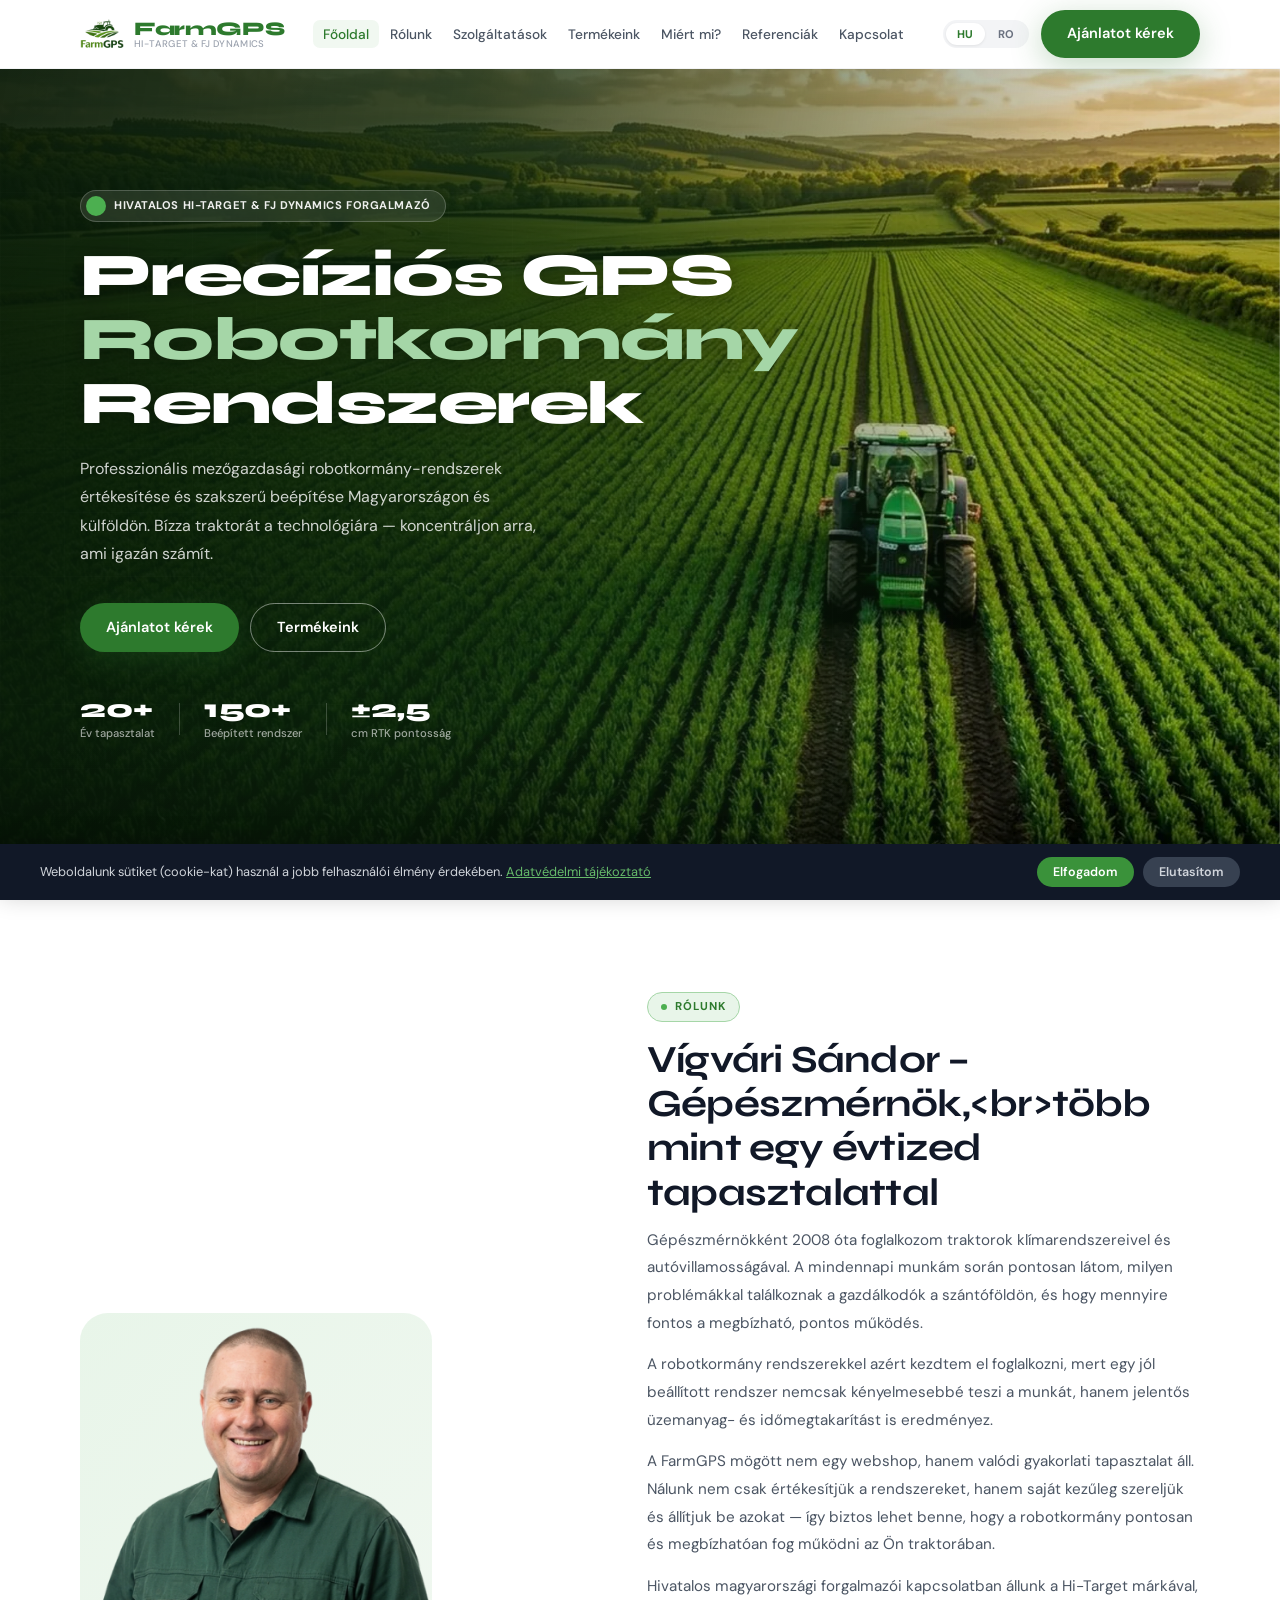
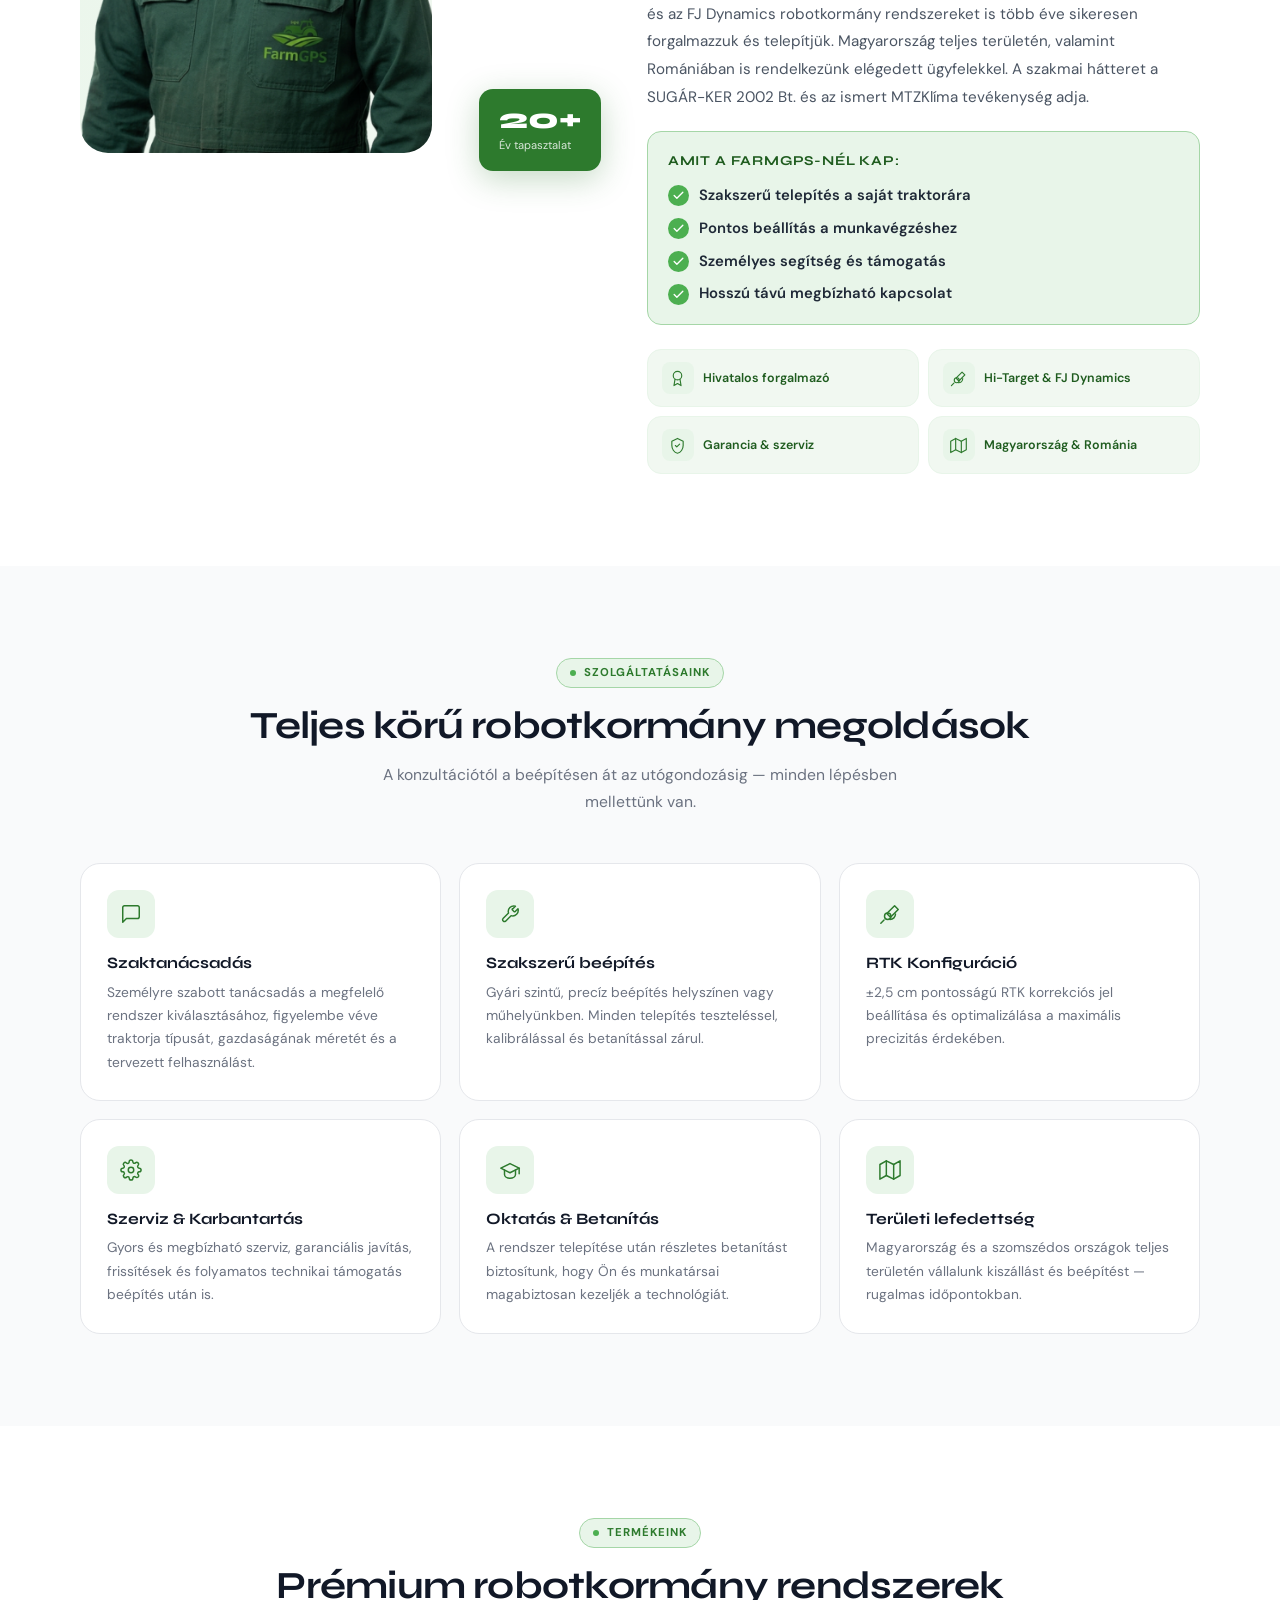
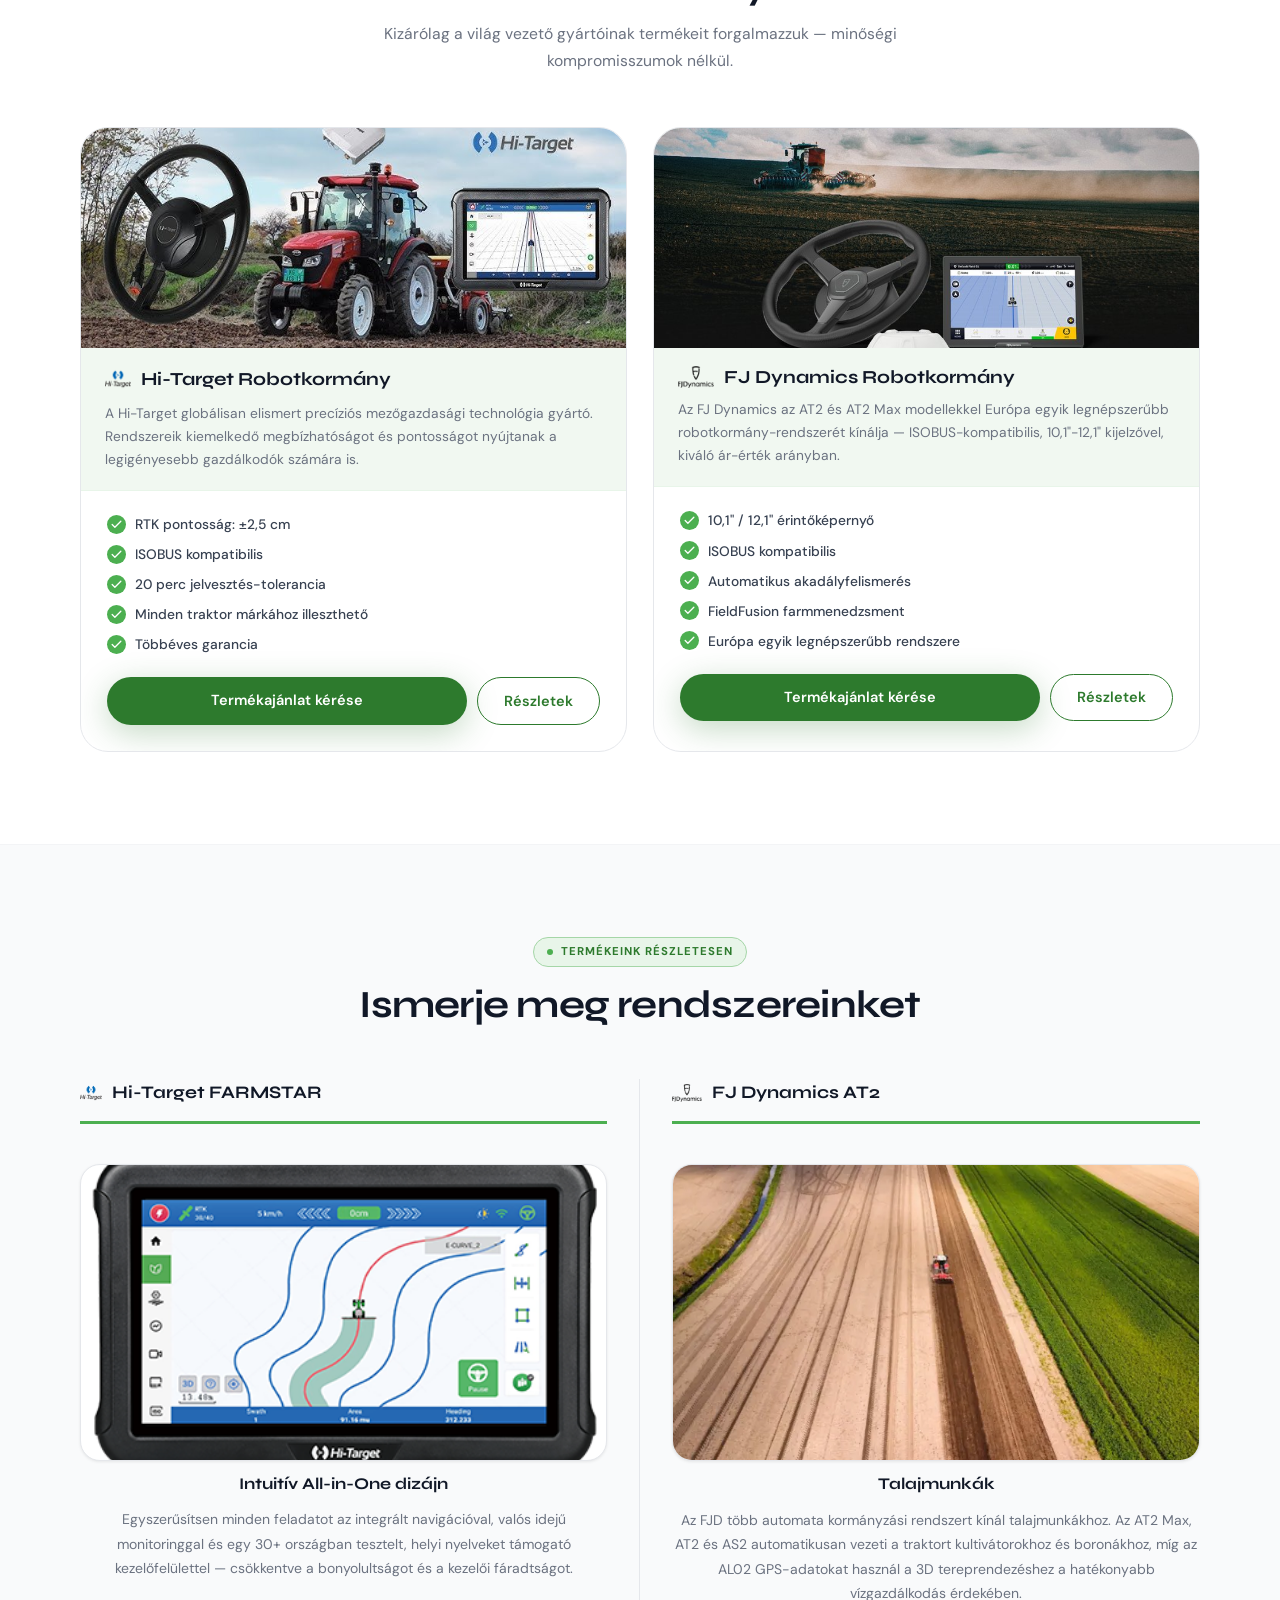
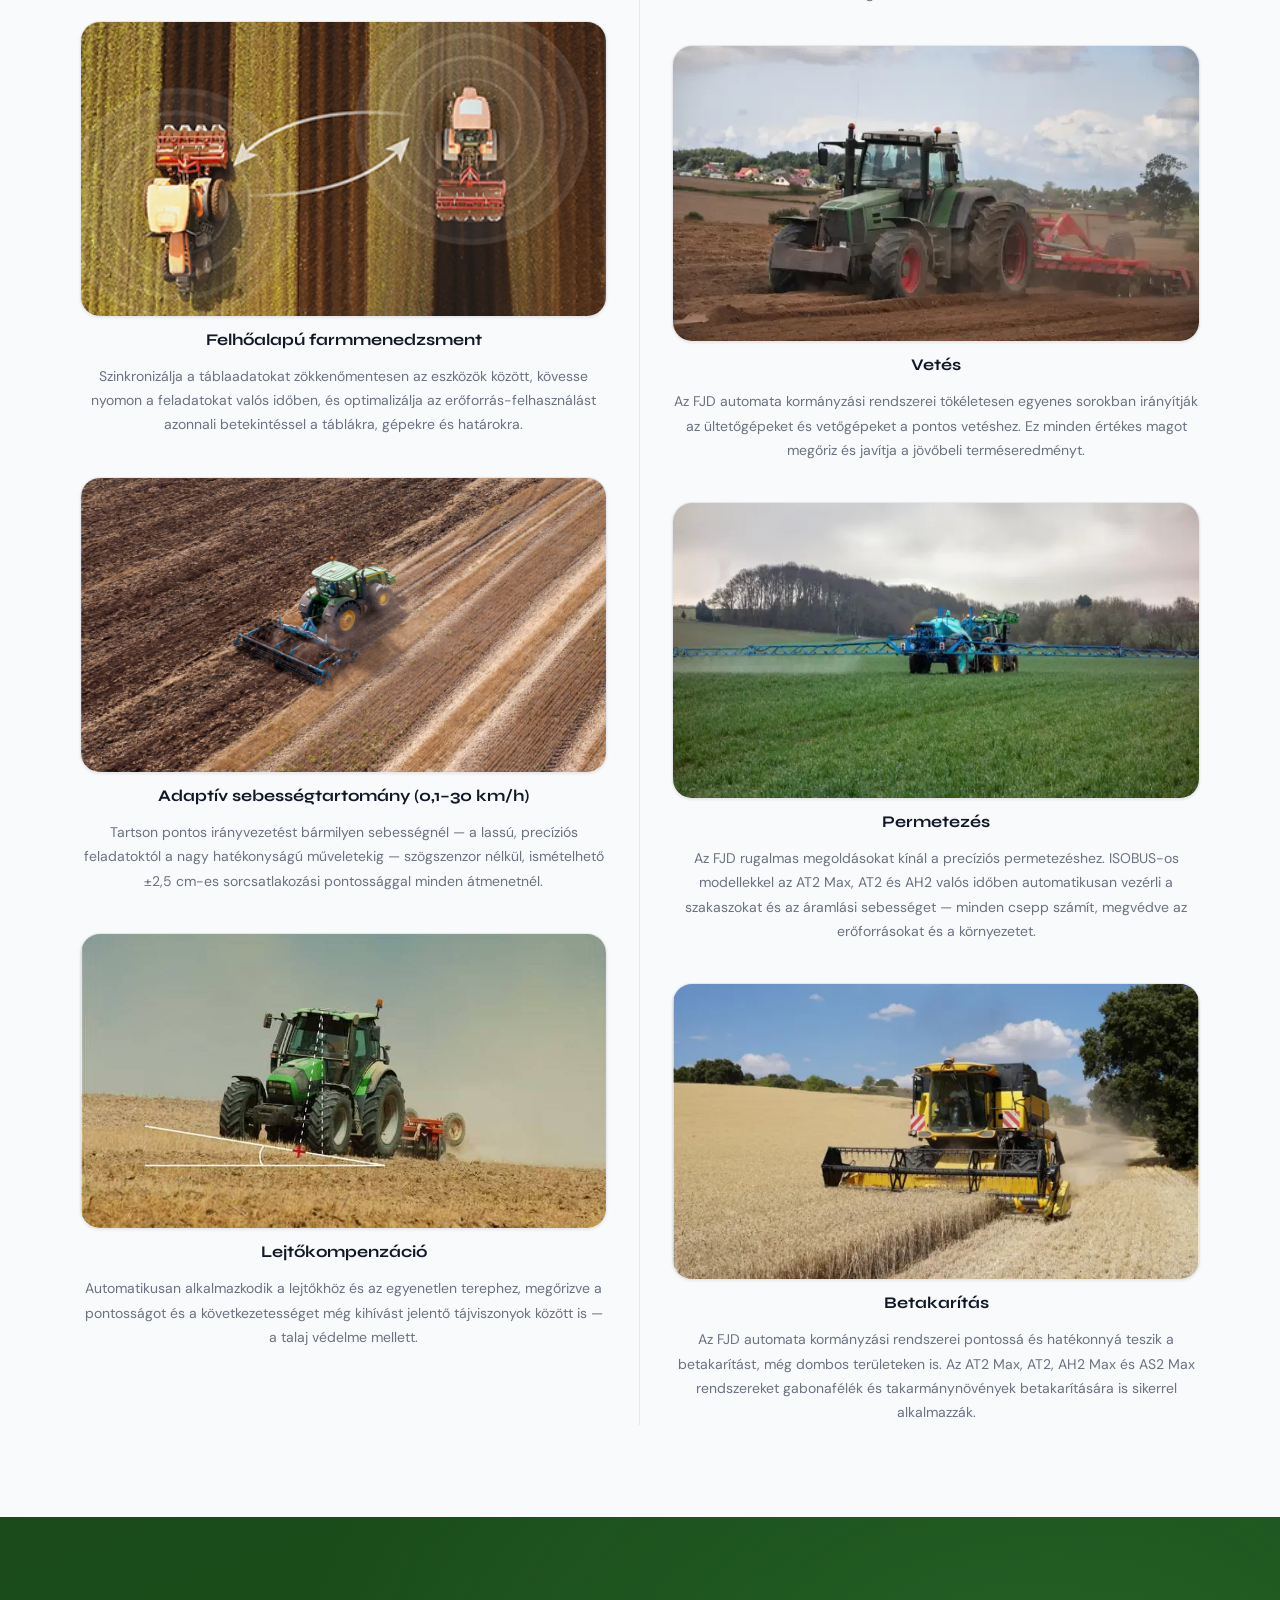
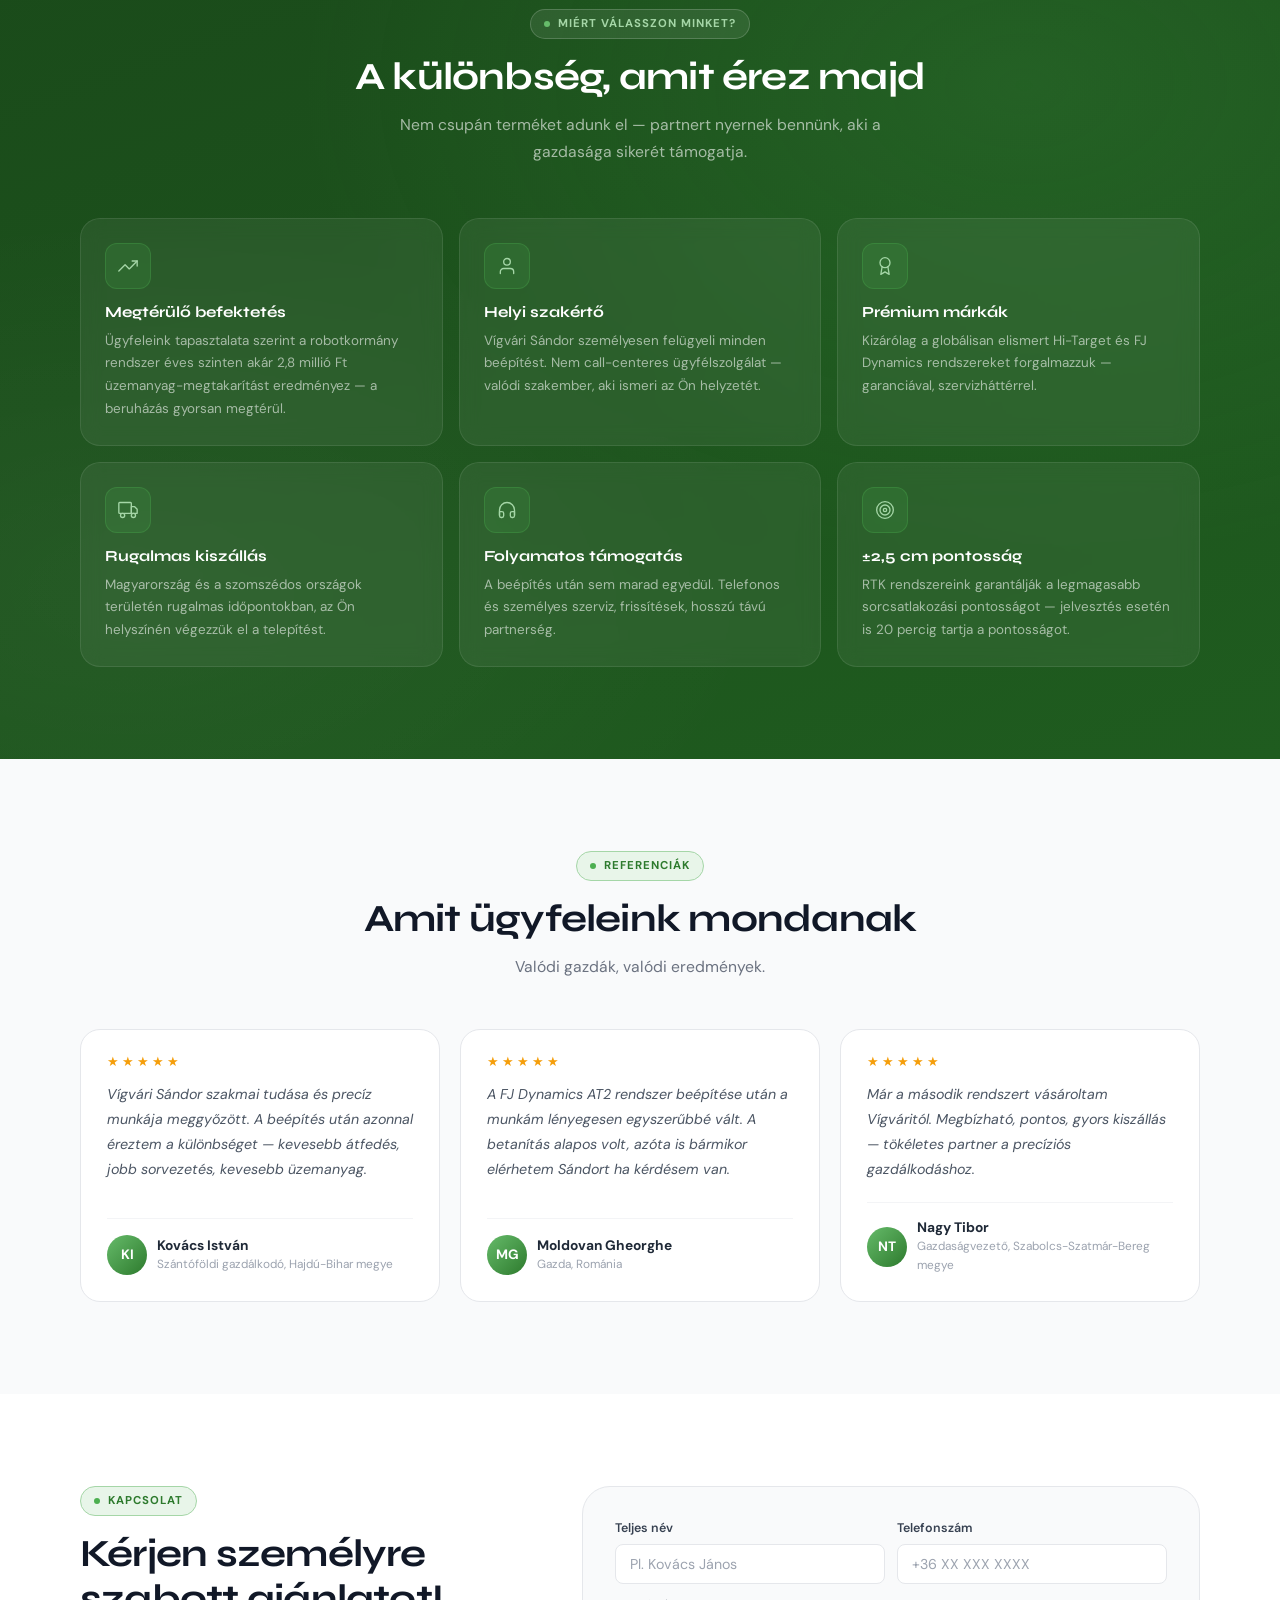
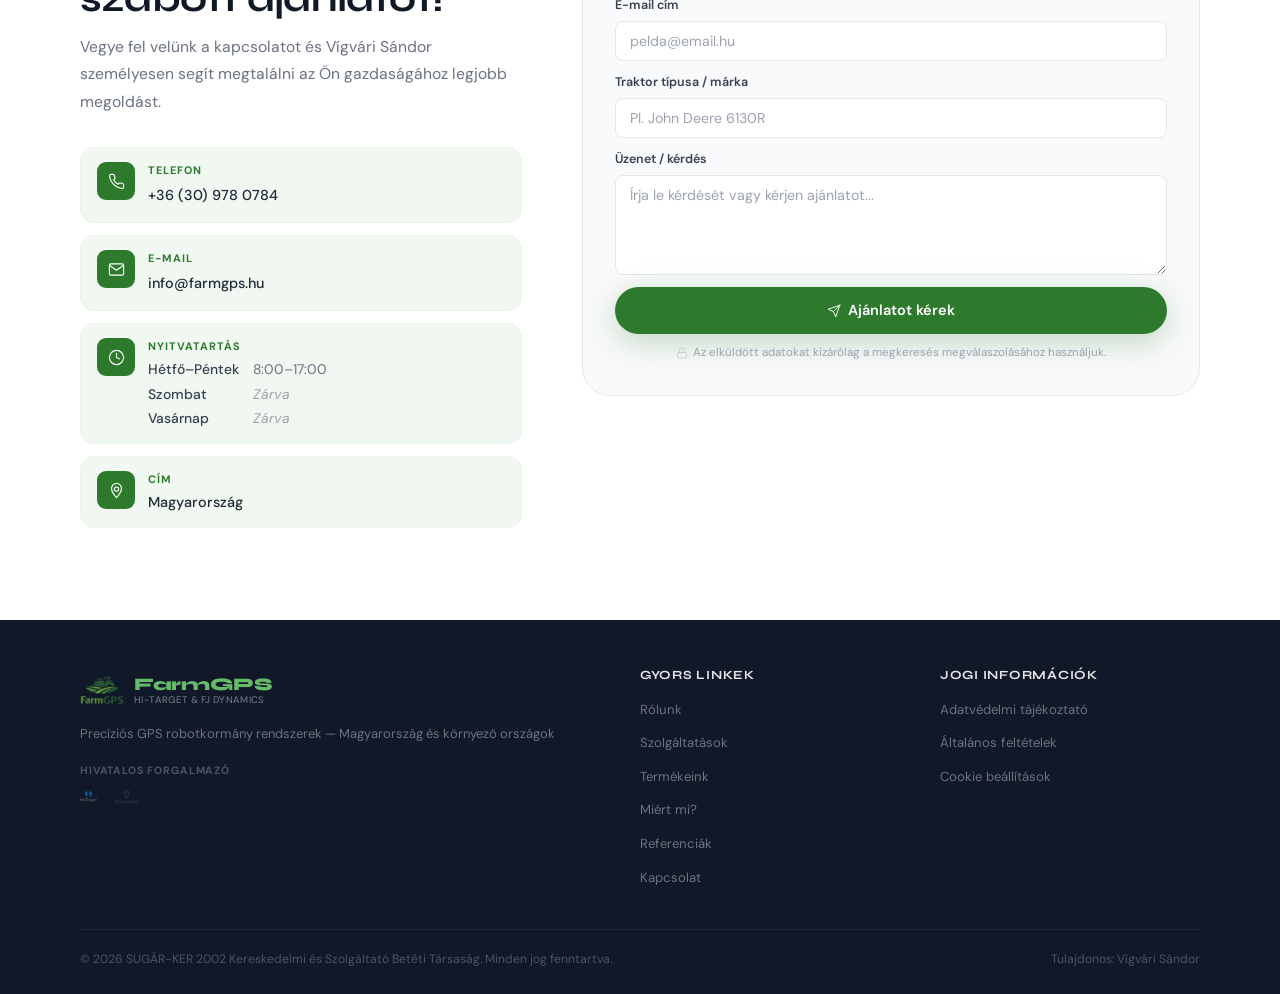
==== commit 914ff3be: "Add files via upload" ====
--- a/index.html
+++ b/index.html
@@ -297,7 +297,7 @@
           <p class="fade-up fade-up-delay-2" data-i18n="about_p1">Gépészmérnökként 2008 óta foglalkozom traktorok klímarendszereivel és autóvillamosságával. A mindennapi munkám során pontosan látom, milyen problémákkal találkoznak a gazdálkodók a szántóföldön, és hogy mennyire fontos a megbízható, pontos működés.</p>
           <p class="fade-up fade-up-delay-3" data-i18n="about_p2">A robotkormány rendszerekkel azért kezdtem el foglalkozni, mert egy jól beállított rendszer nemcsak kényelmesebbé teszi a munkát, hanem jelentős üzemanyag- és időmegtakarítást is eredményez.</p>
           <p class="fade-up fade-up-delay-4" data-i18n="about_p3">A FarmGPS mögött nem egy webshop, hanem valódi gyakorlati tapasztalat áll. Nálunk nem csak értékesítjük a rendszereket, hanem saját kezűleg szereljük és állítjuk be azokat — így biztos lehet benne, hogy a robotkormány pontosan és megbízhatóan fog működni az Ön traktorában.</p>
-          <p class="fade-up fade-up-delay-4" data-i18n="about_p4">Hivatalos magyarországi forgalmazói kapcsolatban állunk a Hi-Target márkával, és az FJ Dynamics robotkormány rendszereket is több éve sikeresen forgalmazzuk és telepítjük. Magyarország teljes területén, valamint Romániában is rendelkezünk elégedett ügyfelekkel.</p>
+          <p class="fade-up fade-up-delay-4" data-i18n="about_p4">Hivatalos magyarországi forgalmazói kapcsolatban állunk a Hi-Target márkával, és az FJ Dynamics robotkormány rendszereket is több éve sikeresen forgalmazzuk és telepítjük. Magyarország teljes területén, valamint Romániában is rendelkezünk elégedett ügyfelekkel. A szakmai hátteret a SUGÁR-KER 2002 Bt. és az ismert MTZKlíma tevékenység adja.</p>
         </div>
 
         <!-- Amit a FarmGPS-nél kap -->
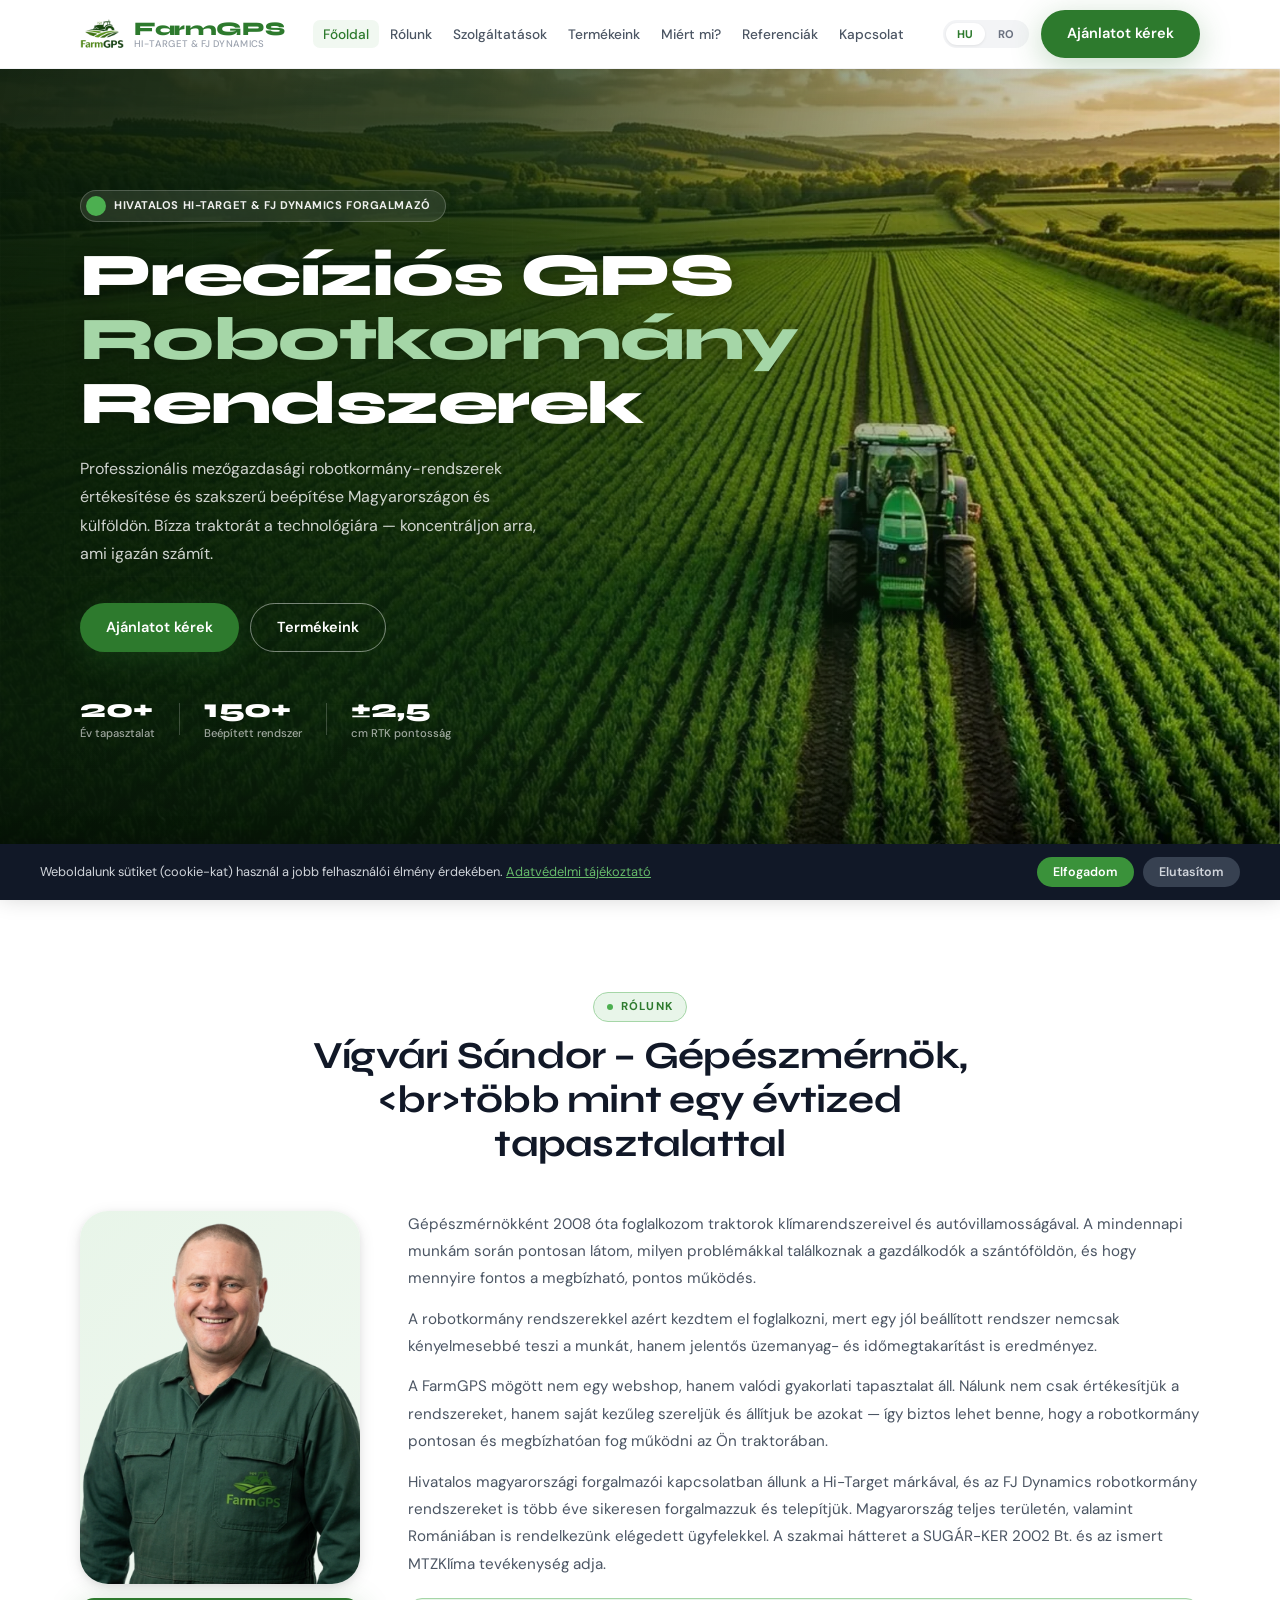
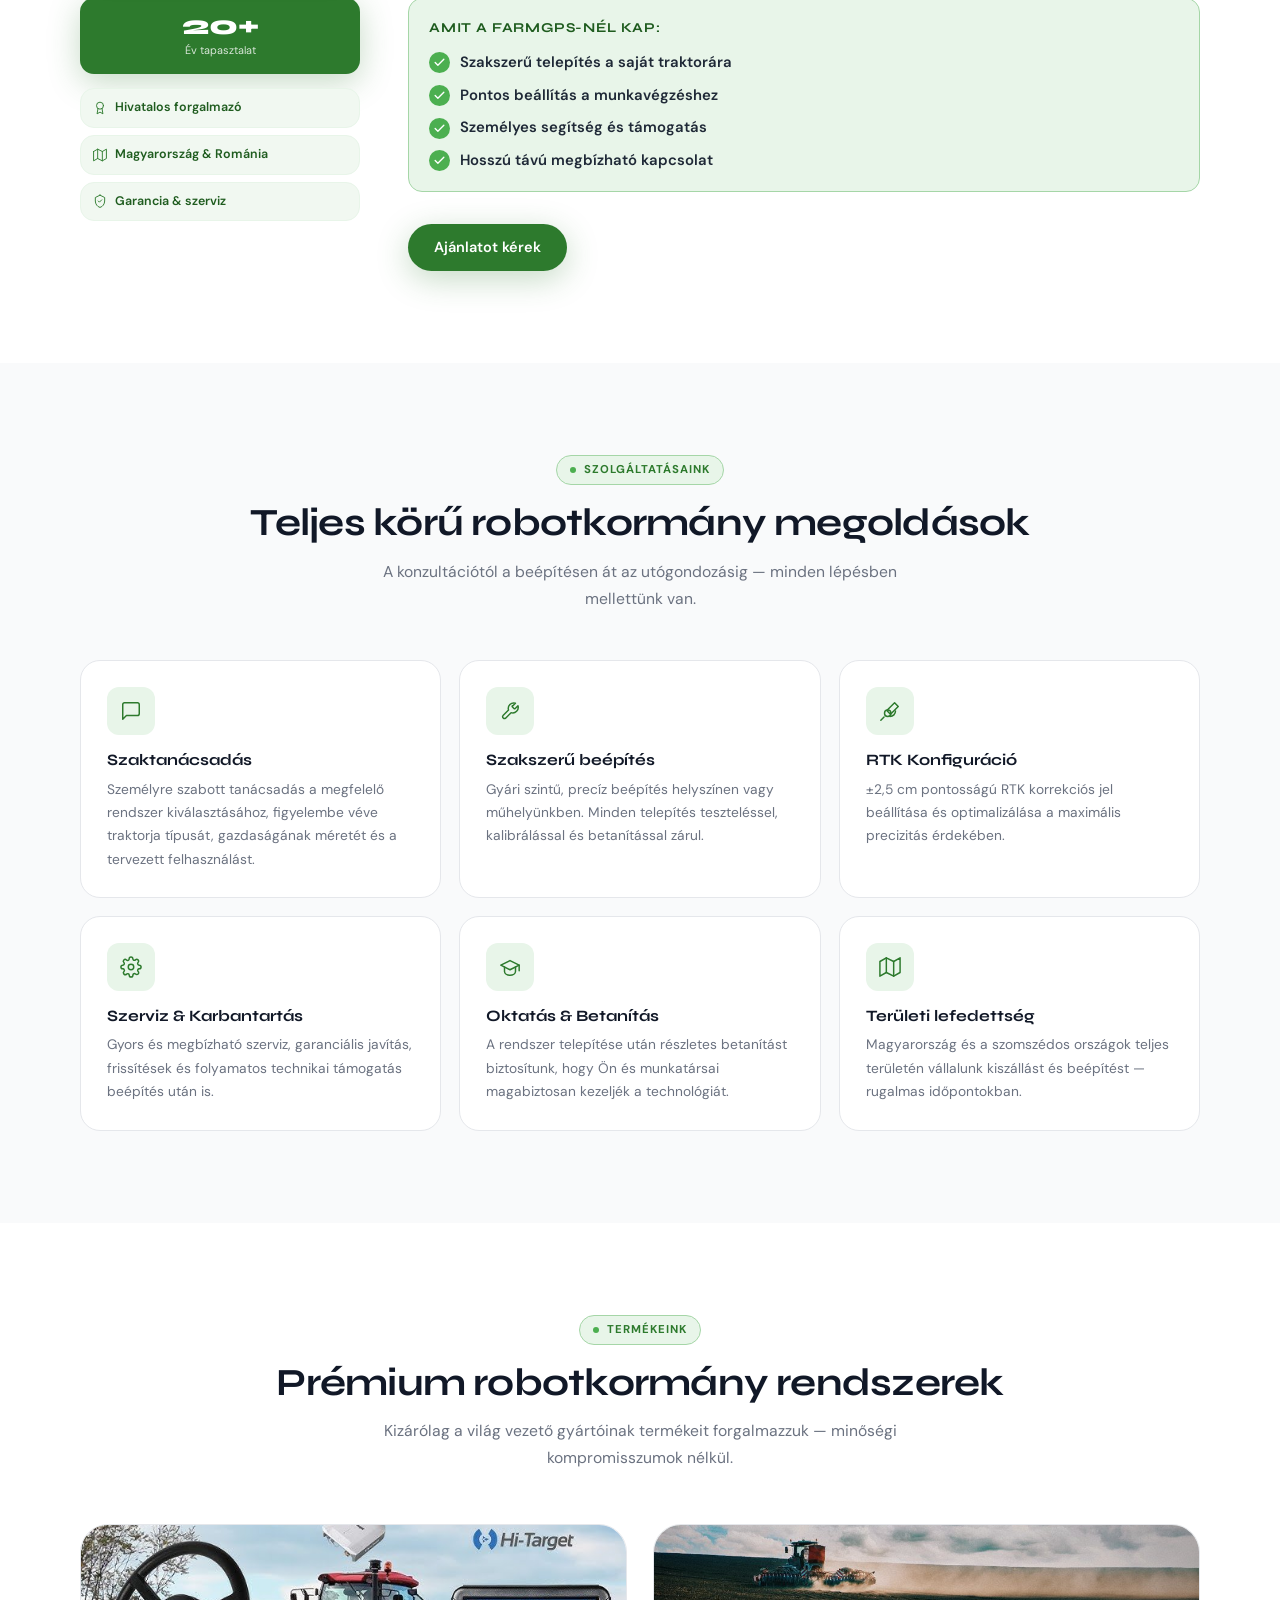
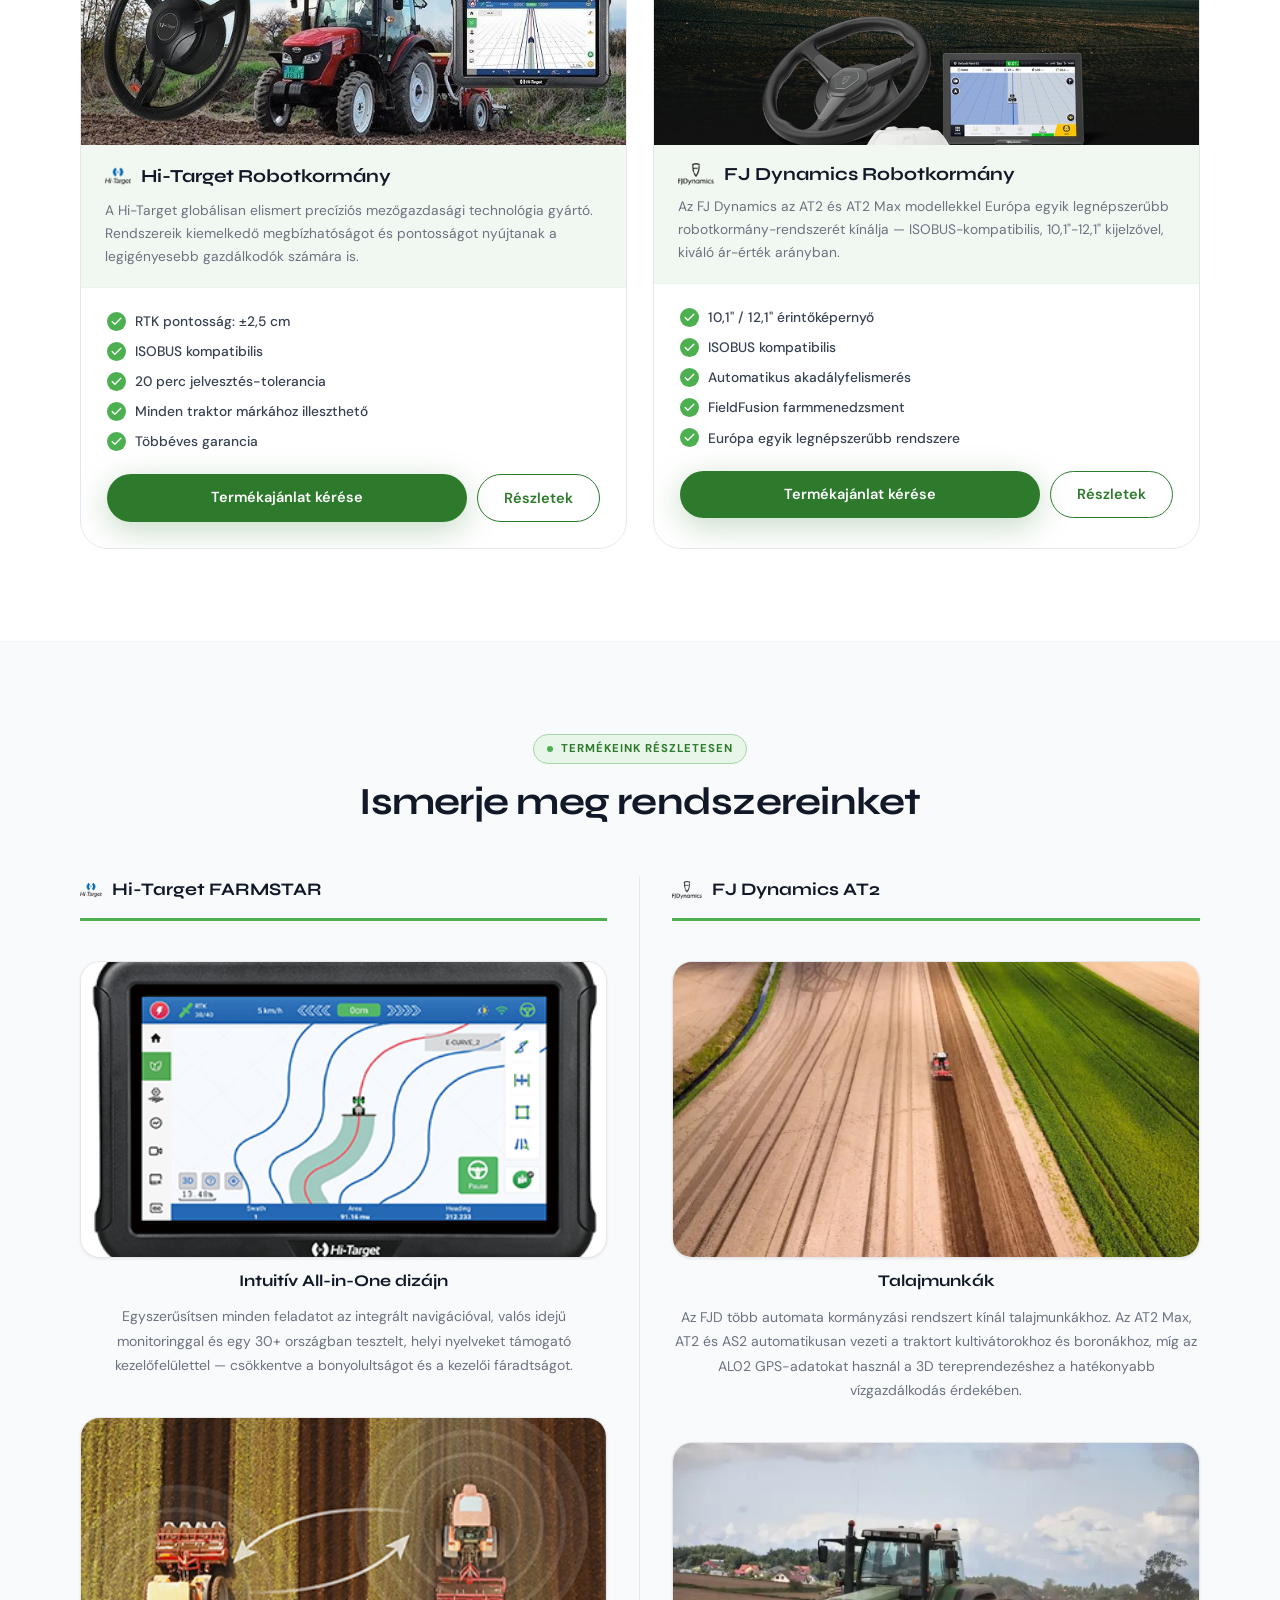
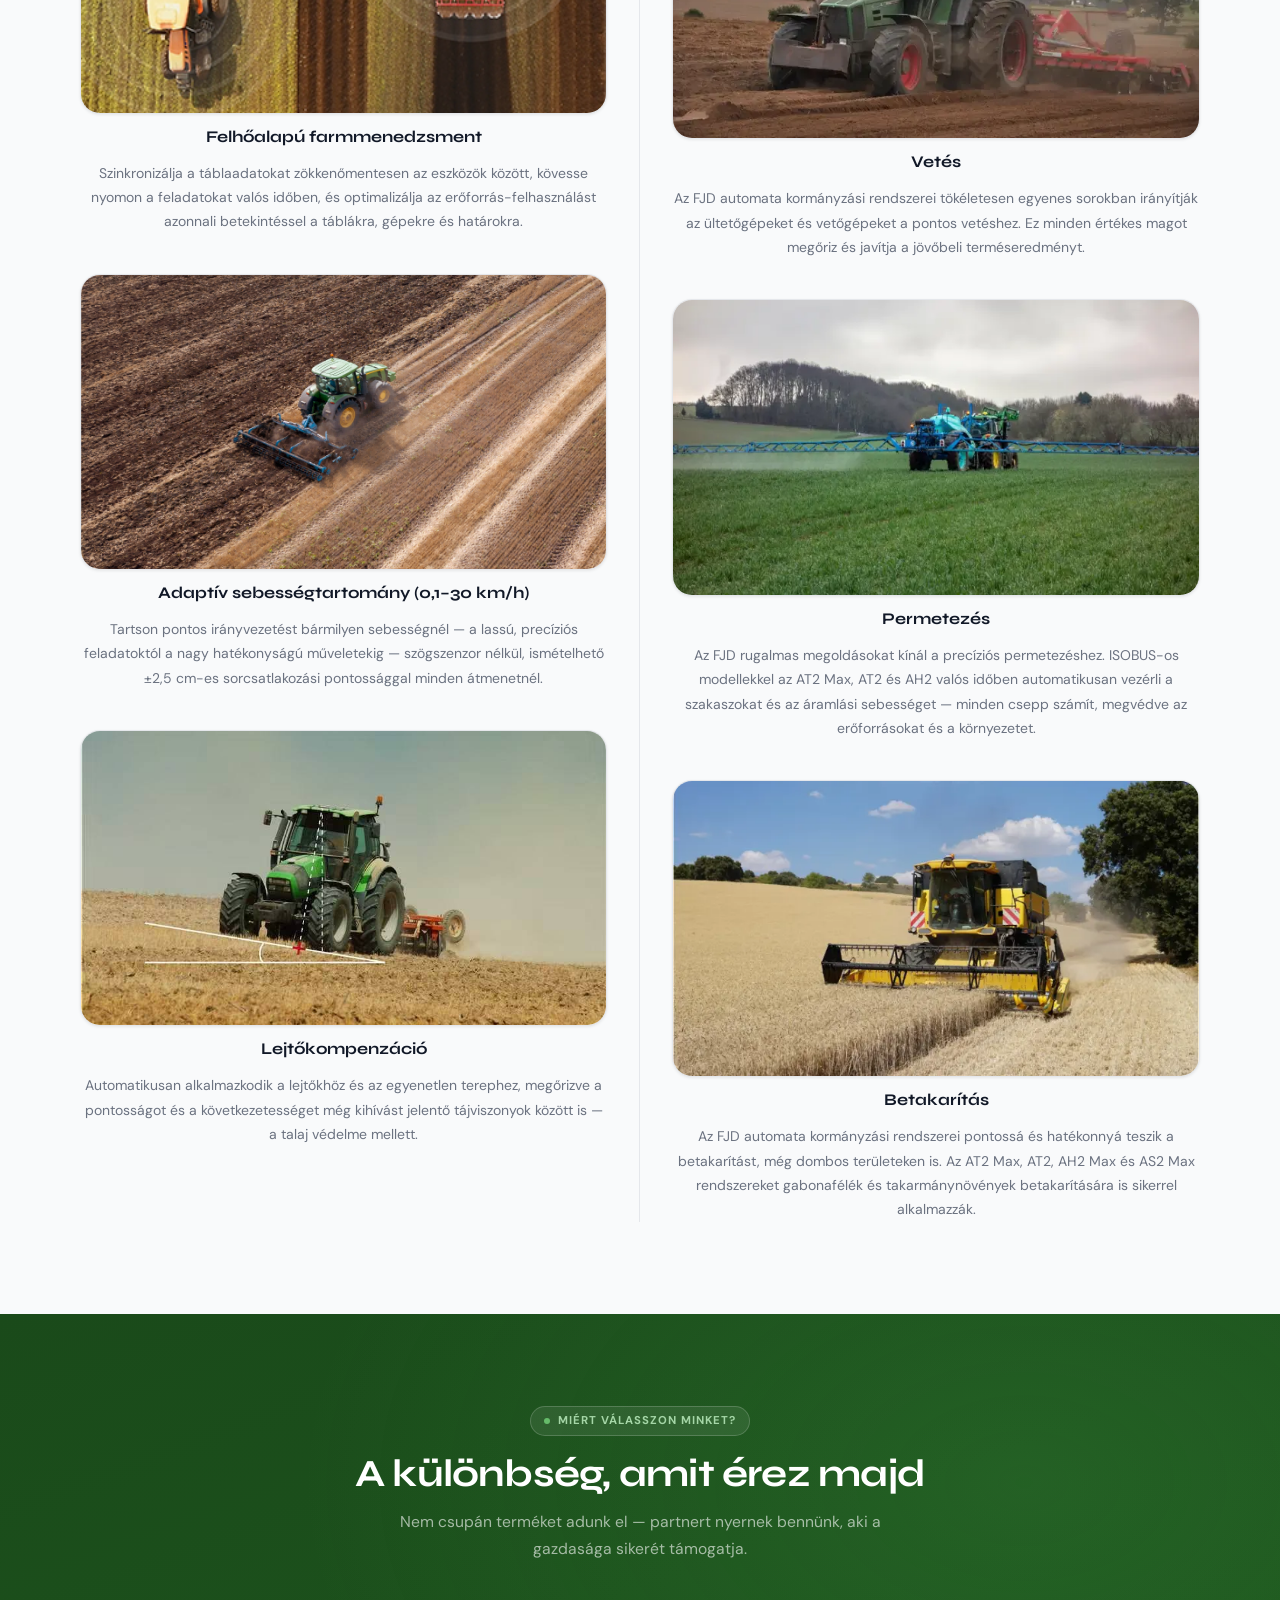
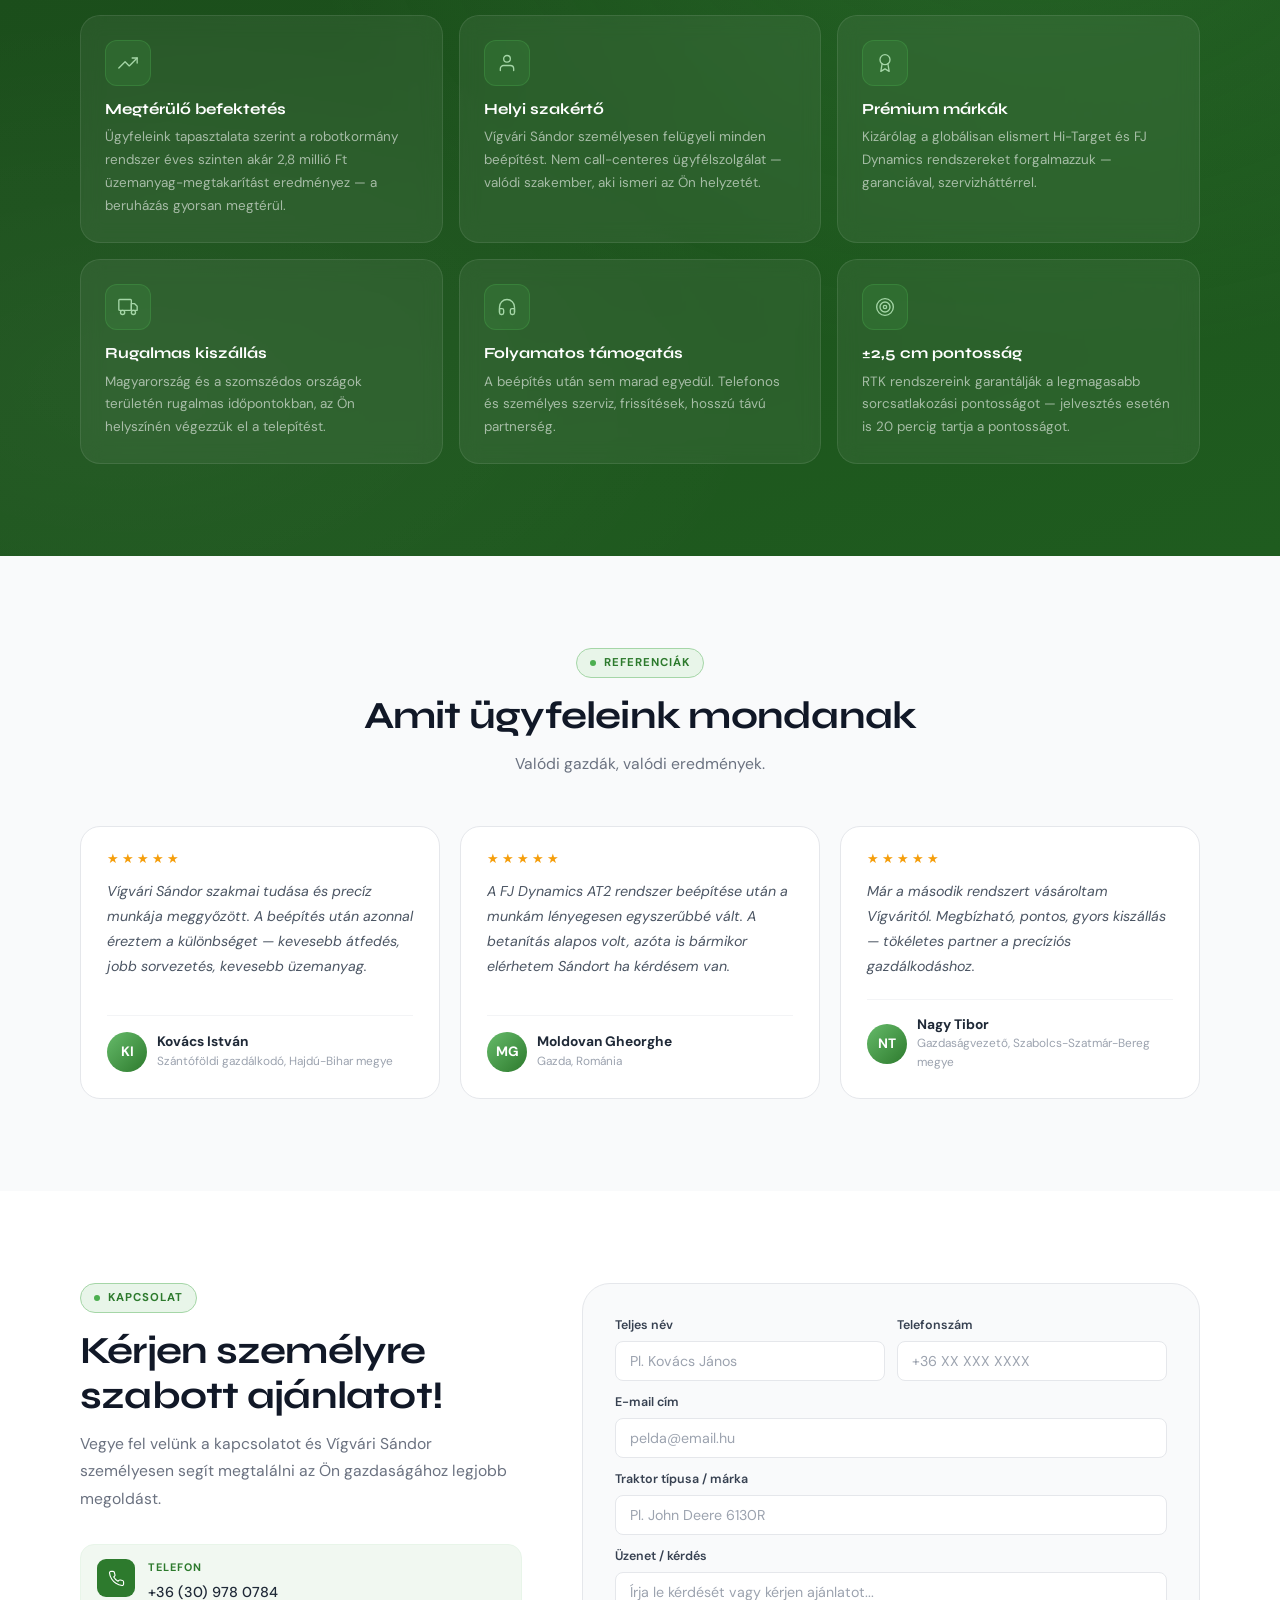
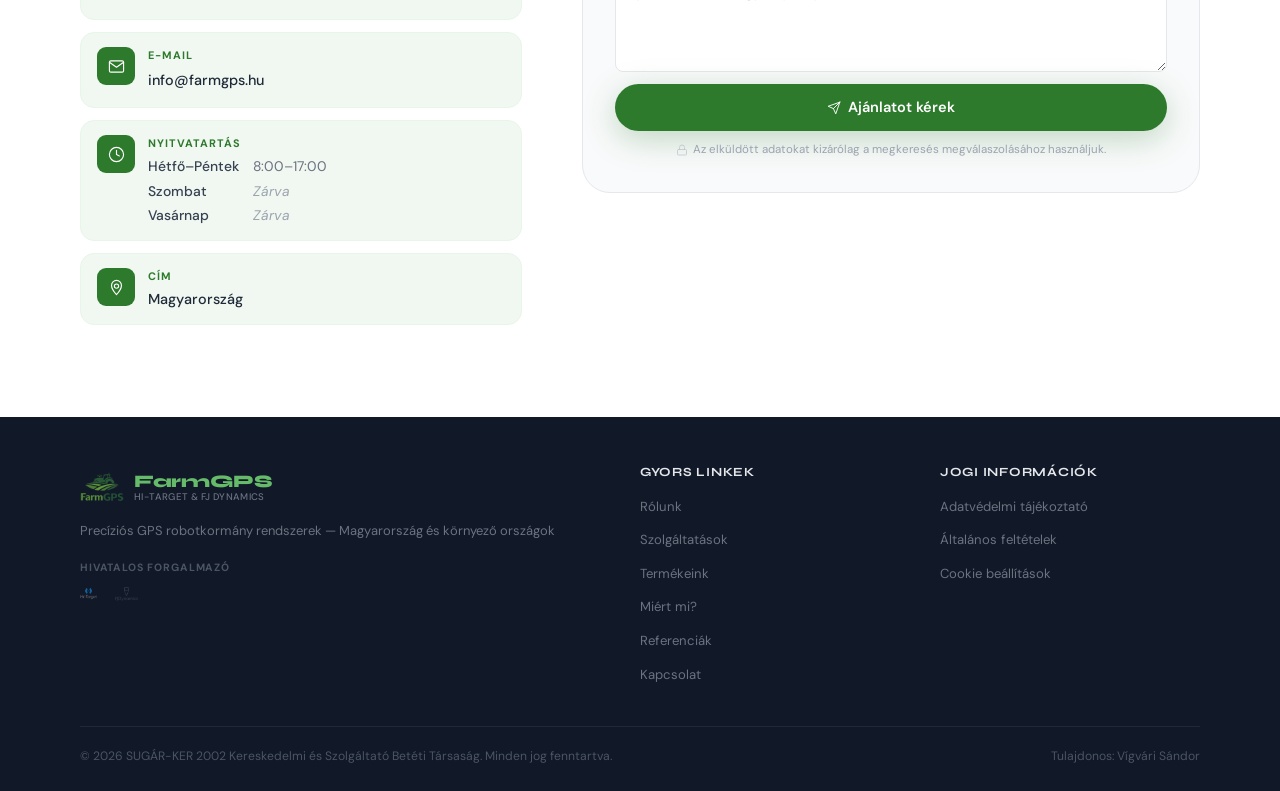
==== commit 811767eb: "Add files via upload" ====
--- a/index.html
+++ b/index.html
@@ -270,7 +270,17 @@
      ============================================================ -->
 <section id="about" aria-label="Rólunk">
   <div class="container">
+
+    <!-- Felső sor: badge + cím középen -->
+    <div class="about-header fade-up">
+      <span class="section-badge" data-i18n="about_badge">Rólunk</span>
+      <h2 class="section-title" data-i18n="about_title">Vígvári Sándor – Gépészmérnök — több mint egy évtized tapasztalattal</h2>
+    </div>
+
+    <!-- Fotó kártya + szöveg -->
     <div class="about-inner">
+
+      <!-- Bal: fotó kártya -->
       <div class="about-visual fade-up">
         <div class="about-image-frame">
           <img src="images/vigvari.png"
@@ -281,26 +291,39 @@
             <svg width="54" height="54" viewBox="0 0 24 24" fill="none" stroke="var(--green-300)" stroke-width="1.2" stroke-linecap="round" stroke-linejoin="round" aria-hidden="true">
               <path d="M20 21v-2a4 4 0 00-4-4H8a4 4 0 00-4 4v2"/><circle cx="12" cy="7" r="4"/>
             </svg>
-            <p>Vígvári Sándor fotója<br/><small>(kép feltöltése: images/vigvari.png)</small></p>
-          </div>
-        </div>
+          </div>
+        </div>
+        <!-- Stat badge -->
         <div class="about-accent-card">
           <div class="acc-num">20+</div>
           <div class="acc-label" data-i18n="about_exp">Év tapasztalat</div>
         </div>
-      </div>
-
+        <!-- Mini badge-ek a fotó alatt -->
+        <div class="about-mini-badges">
+          <div class="about-mini-badge">
+            <svg width="14" height="14"><use href="#ic-award"/></svg>
+            <span data-i18n="about_certified">Hivatalos forgalmazó</span>
+          </div>
+          <div class="about-mini-badge">
+            <svg width="14" height="14"><use href="#ic-map"/></svg>
+            <span>Magyarország &amp; Románia</span>
+          </div>
+          <div class="about-mini-badge">
+            <svg width="14" height="14"><use href="#ic-shield"/></svg>
+            <span data-i18n="about_guarantee">Garancia &amp; szerviz</span>
+          </div>
+        </div>
+      </div>
+
+      <!-- Jobb: szöveg -->
       <div class="about-content">
-        <span class="section-badge fade-up" data-i18n="about_badge">Rólunk</span>
-        <h2 class="section-title fade-up fade-up-delay-1" data-i18n="about_title">Vígvári Sándor – Gépészmérnök,<br>több mint egy évtized tapasztalattal</h2>
         <div class="about-text">
-          <p class="fade-up fade-up-delay-2" data-i18n="about_p1">Gépészmérnökként 2008 óta foglalkozom traktorok klímarendszereivel és autóvillamosságával. A mindennapi munkám során pontosan látom, milyen problémákkal találkoznak a gazdálkodók a szántóföldön, és hogy mennyire fontos a megbízható, pontos működés.</p>
-          <p class="fade-up fade-up-delay-3" data-i18n="about_p2">A robotkormány rendszerekkel azért kezdtem el foglalkozni, mert egy jól beállított rendszer nemcsak kényelmesebbé teszi a munkát, hanem jelentős üzemanyag- és időmegtakarítást is eredményez.</p>
-          <p class="fade-up fade-up-delay-4" data-i18n="about_p3">A FarmGPS mögött nem egy webshop, hanem valódi gyakorlati tapasztalat áll. Nálunk nem csak értékesítjük a rendszereket, hanem saját kezűleg szereljük és állítjuk be azokat — így biztos lehet benne, hogy a robotkormány pontosan és megbízhatóan fog működni az Ön traktorában.</p>
-          <p class="fade-up fade-up-delay-4" data-i18n="about_p4">Hivatalos magyarországi forgalmazói kapcsolatban állunk a Hi-Target márkával, és az FJ Dynamics robotkormány rendszereket is több éve sikeresen forgalmazzuk és telepítjük. Magyarország teljes területén, valamint Romániában is rendelkezünk elégedett ügyfelekkel. A szakmai hátteret a SUGÁR-KER 2002 Bt. és az ismert MTZKlíma tevékenység adja.</p>
-        </div>
-
-        <!-- Amit a FarmGPS-nél kap -->
+          <p class="fade-up fade-up-delay-1" data-i18n="about_p1">Gépészmérnökként 2008 óta foglalkozom traktorok klímarendszereivel és autóvillamosságával. A mindennapi munkám során pontosan látom, milyen problémákkal találkoznak a gazdálkodók a szántóföldön, és hogy mennyire fontos a megbízható, pontos működés.</p>
+          <p class="fade-up fade-up-delay-2" data-i18n="about_p2">A robotkormány rendszerekkel azért kezdtem el foglalkozni, mert egy jól beállított rendszer nemcsak kényelmesebbé teszi a munkát, hanem jelentős üzemanyag- és időmegtakarítást is eredményez.</p>
+          <p class="fade-up fade-up-delay-3" data-i18n="about_p3">A FarmGPS mögött nem egy webshop, hanem valódi gyakorlati tapasztalat áll. Nálunk nem csak értékesítjük a rendszereket, hanem saját kezűleg szereljük és állítjuk be azokat — így biztos lehet benne, hogy a robotkormány pontosan és megbízhatóan fog működni az Ön traktorában.</p>
+          <p class="fade-up fade-up-delay-3" data-i18n="about_p4">Hivatalos magyarországi forgalmazói kapcsolatban állunk a Hi-Target márkával, és az FJ Dynamics robotkormány rendszereket is több éve sikeresen forgalmazzuk és telepítjük. Magyarország teljes területén, valamint Romániában is rendelkezünk elégedett ügyfelekkel. A szakmai hátteret a SUGÁR-KER 2002 Bt. és az ismert MTZKlíma tevékenység adja.</p>
+        </div>
+
         <div class="about-checklist fade-up fade-up-delay-4">
           <div class="about-checklist-title" data-i18n="about_checklist_title">Amit a FarmGPS-nél kap:</div>
           <ul class="about-checklist-list">
@@ -311,25 +334,9 @@
           </ul>
         </div>
 
-        <div class="about-badges">
-          <div class="about-badge-item fade-up fade-up-delay-1">
-            <div class="about-badge-icon" aria-hidden="true"><svg width="17" height="17"><use href="#ic-award"/></svg></div>
-            <span class="about-badge-text" data-i18n="about_certified">Hivatalos forgalmazó</span>
-          </div>
-          <div class="about-badge-item fade-up fade-up-delay-2">
-            <div class="about-badge-icon" aria-hidden="true"><svg width="17" height="17"><use href="#ic-satellite"/></svg></div>
-            <span class="about-badge-text">Hi-Target &amp; FJ Dynamics</span>
-          </div>
-          <div class="about-badge-item fade-up fade-up-delay-3">
-            <div class="about-badge-icon" aria-hidden="true"><svg width="17" height="17"><use href="#ic-shield"/></svg></div>
-            <span class="about-badge-text" data-i18n="about_guarantee">Garancia &amp; szerviz</span>
-          </div>
-          <div class="about-badge-item fade-up fade-up-delay-4">
-            <div class="about-badge-icon" aria-hidden="true"><svg width="17" height="17"><use href="#ic-map"/></svg></div>
-            <span class="about-badge-text">Magyarország &amp; Románia</span>
-          </div>
-        </div>
-      </div>
+        <a href="#contact" class="btn btn-primary fade-up fade-up-delay-4" style="width:fit-content; margin-top:8px;" data-i18n="hero_cta_primary">Ajánlatot kérek</a>
+      </div>
+
     </div>
   </div>
 </section>
@@ -994,7 +1001,7 @@
   if (typeof LangManager === 'undefined') return;
   const patch = {
     hu: {
-      about_title:          'Vígvári Sándor – Gépészmérnök,<br>több mint egy évtized tapasztalattal',
+      about_title:          'Vígvári Sándor – Gépészmérnök — több mint egy évtized tapasztalattal',
       about_p1:             'Gépészmérnökként 2008 óta foglalkozom traktorok klímarendszereivel és autóvillamosságával. A mindennapi munkám során pontosan látom, milyen problémákkal találkoznak a gazdálkodók a szántóföldön, és hogy mennyire fontos a megbízható, pontos működés.',
       about_p2:             'A robotkormány rendszerekkel azért kezdtem el foglalkozni, mert egy jól beállított rendszer nemcsak kényelmesebbé teszi a munkát, hanem jelentős üzemanyag- és időmegtakarítást is eredményez.',
       about_p3:             'A FarmGPS mögött nem egy webshop, hanem valódi gyakorlati tapasztalat áll. Nálunk nem csak értékesítjük a rendszereket, hanem saját kezűleg szereljük és állítjuk be azokat — így biztos lehet benne, hogy a robotkormány pontosan és megbízhatóan fog működni az Ön traktorában.',
@@ -1006,7 +1013,7 @@
       about_check4:         'Hosszú távú megbízható kapcsolat',
     },
     ro: {
-      about_title:          'Vígvári Sándor – Inginer mecanic,<br>cu peste un deceniu de experiență',
+      about_title:          'Vígvári Sándor – Inginer mecanic — cu peste un deceniu de experiență',
       about_p1:             'Ca inginer mecanic, mă ocup din 2008 de sistemele de climatizare ale tractoarelor și electrica auto. În munca de zi cu zi văd exact cu ce probleme se confruntă agricultorii pe câmp și cât de importantă este funcționarea fiabilă și precisă.',
       about_p2:             'Am început să mă ocup de sistemele de pilotaj automat pentru că un sistem bine calibrat nu doar ușurează munca, ci aduce și economii semnificative de combustibil și timp.',
       about_p3:             'În spatele FarmGPS nu se află un magazin online, ci experiență practică reală. Nu doar vindem sistemele, ci le montăm și le configurăm personal — astfel puteți fi sigur că pilotul automat va funcționa precis și fiabil în tractorul dumneavoastră.',
--- a/css/style.css
+++ b/css/style.css
@@ -637,26 +637,43 @@
    ============================================================ */
 #about { padding: var(--section-padding) 0; background: var(--white); }
 
+/* Cím középen felül */
+.about-header {
+  text-align: center;
+  margin-bottom: 44px;
+}
+.about-header .section-badge { margin-bottom: 12px; }
+.about-header .section-title { max-width: 700px; margin: 0 auto; }
+
+/* Kétoszlopos: bal fotó (kisebb), jobb szöveg */
 .about-inner {
   display: grid;
-  grid-template-columns: 1fr 1.1fr;
-  gap: 64px;
-  align-items: center;
-}
-.about-visual { position: relative; }
+  grid-template-columns: 280px 1fr;
+  gap: 48px;
+  align-items: start;
+}
+
+/* Bal: fotó + stat + mini badge-ek */
+.about-visual {
+  position: relative;
+  display: flex;
+  flex-direction: column;
+  gap: 14px;
+}
+
 .about-image-frame {
   position: relative;
   border-radius: var(--radius-xl);
   overflow: hidden;
   background: linear-gradient(135deg, var(--green-100), var(--green-50));
-  aspect-ratio: 4/5;
-  max-height: 440px;
+  aspect-ratio: 3/4;
+  width: 100%;
   display: flex;
   align-items: center;
   justify-content: center;
-}
-
-/* Actual photo — covers frame */
+  box-shadow: var(--shadow-md);
+}
+
 .about-photo {
   width: 100%;
   height: 100%;
@@ -666,49 +683,75 @@
 }
 
 .about-image-placeholder { width: 100%; height: 100%; display: flex; flex-direction: column; align-items: center; justify-content: center; gap: 13px; }
-.about-image-placeholder svg   { opacity: 0.30; }
-.about-image-placeholder p     { font-size: 0.80rem; color: var(--gray-400); text-align: center; padding: 0 20px; line-height: 1.5; }
-.about-image-placeholder small { color: var(--gray-300); font-size: 0.70rem; }
-
+.about-image-placeholder svg { opacity: 0.30; }
+
+/* 20+ kártya */
 .about-accent-card {
-  position: absolute;
-  bottom: -18px; right: -18px;
   background: var(--green-700);
   color: white;
-  padding: 16px 20px;
+  padding: 14px 18px;
   border-radius: var(--radius-md);
   box-shadow: var(--shadow-green);
-}
-.about-accent-card .acc-num   { font-family: var(--font-display); font-size: 1.8rem; font-weight: 800; line-height: 1; }
-.about-accent-card .acc-label { font-size: 0.70rem; opacity: 0.82; margin-top: 3px; }
-
-.about-text p { color: var(--gray-600); line-height: 1.82; margin-bottom: 14px; font-size: 0.95rem; }
+  text-align: center;
+}
+.about-accent-card .acc-num   { font-family: var(--font-display); font-size: 1.7rem; font-weight: 800; line-height: 1; }
+.about-accent-card .acc-label { font-size: 0.68rem; opacity: 0.82; margin-top: 3px; }
+
+/* Mini badge-ek a fotó alatt */
+.about-mini-badges {
+  display: flex;
+  flex-direction: column;
+  gap: 7px;
+}
+.about-mini-badge {
+  display: flex;
+  align-items: center;
+  gap: 8px;
+  padding: 9px 12px;
+  background: var(--green-50);
+  border: 1px solid var(--green-100);
+  border-radius: var(--radius-md);
+  font-size: 0.78rem;
+  font-weight: 600;
+  color: var(--green-800);
+  transition: var(--transition);
+}
+.about-mini-badge:hover { background: var(--green-100); border-color: var(--green-300); }
+.about-mini-badge svg { color: var(--green-700); flex-shrink: 0; }
+
+/* Jobb: szöveg */
+.about-content { display: flex; flex-direction: column; gap: 0; }
+.about-text p { color: var(--gray-600); line-height: 1.80; margin-bottom: 13px; font-size: 0.95rem; }
 .about-text p:last-child { margin-bottom: 0; }
 
-.about-badges { display: grid; grid-template-columns: 1fr 1fr; gap: 9px; margin-top: 24px; }
-.about-badge-item {
-  display: flex;
-  align-items: center;
-  gap: 9px;
-  padding: 12px 14px;
-  background: var(--green-50);
-  border-radius: var(--radius-md);
-  border: 1px solid var(--green-100);
-  transition: var(--transition);
-}
-.about-badge-item:hover { background: var(--green-100); border-color: var(--green-300); }
-.about-badge-icon {
-  width: 32px; height: 32px;
-  background: var(--green-100);
-  border-radius: 8px;
-  display: flex;
-  align-items: center;
-  justify-content: center;
-  color: var(--green-700);
-  flex-shrink: 0;
-}
-.about-badge-item:hover .about-badge-icon { background: var(--green-200); }
-.about-badge-text { font-size: 0.78rem; font-weight: 600; color: var(--green-800); line-height: 1.3; }
+/* Responsive */
+@media (max-width: 900px) {
+  .about-inner {
+    grid-template-columns: 220px 1fr;
+    gap: 32px;
+  }
+}
+
+@media (max-width: 680px) {
+  .about-inner {
+    grid-template-columns: 1fr;
+  }
+  .about-visual {
+    flex-direction: row;
+    flex-wrap: wrap;
+    align-items: flex-start;
+    gap: 12px;
+  }
+  .about-image-frame {
+    width: 140px;
+    aspect-ratio: 3/4;
+    flex-shrink: 0;
+  }
+  .about-accent-card { flex: 1; min-width: 100px; }
+  .about-mini-badges { flex: 1 1 100%; flex-direction: row; flex-wrap: wrap; }
+  .about-mini-badge  { flex: 1 1 calc(50% - 4px); }
+}
+
 
 /* ============================================================
    SERVICES
@@ -1400,9 +1443,6 @@
   .hero-content           { max-width: 100%; }
   .hero-subtitle          { max-width: 100%; }
 
-  .about-inner            { grid-template-columns: 1fr; gap: 32px; }
-  .about-visual           { display: none; }
-  .about-badges           { grid-template-columns: repeat(2, 1fr); }
 
   .services-grid          { grid-template-columns: repeat(2, 1fr); }
   .why-grid               { grid-template-columns: repeat(2, 1fr); }
@@ -1500,7 +1540,6 @@
   .products-grid          { grid-template-columns: 1fr; }
   .why-grid               { grid-template-columns: 1fr; }
   .references-grid        { grid-template-columns: 1fr; }
-  .about-badges           { grid-template-columns: 1fr; }
   .form-row               { grid-template-columns: 1fr; }
   .contact-form-wrap      { padding: 20px 16px; }
   .footer-inner           { grid-template-columns: 1fr; gap: 24px; }
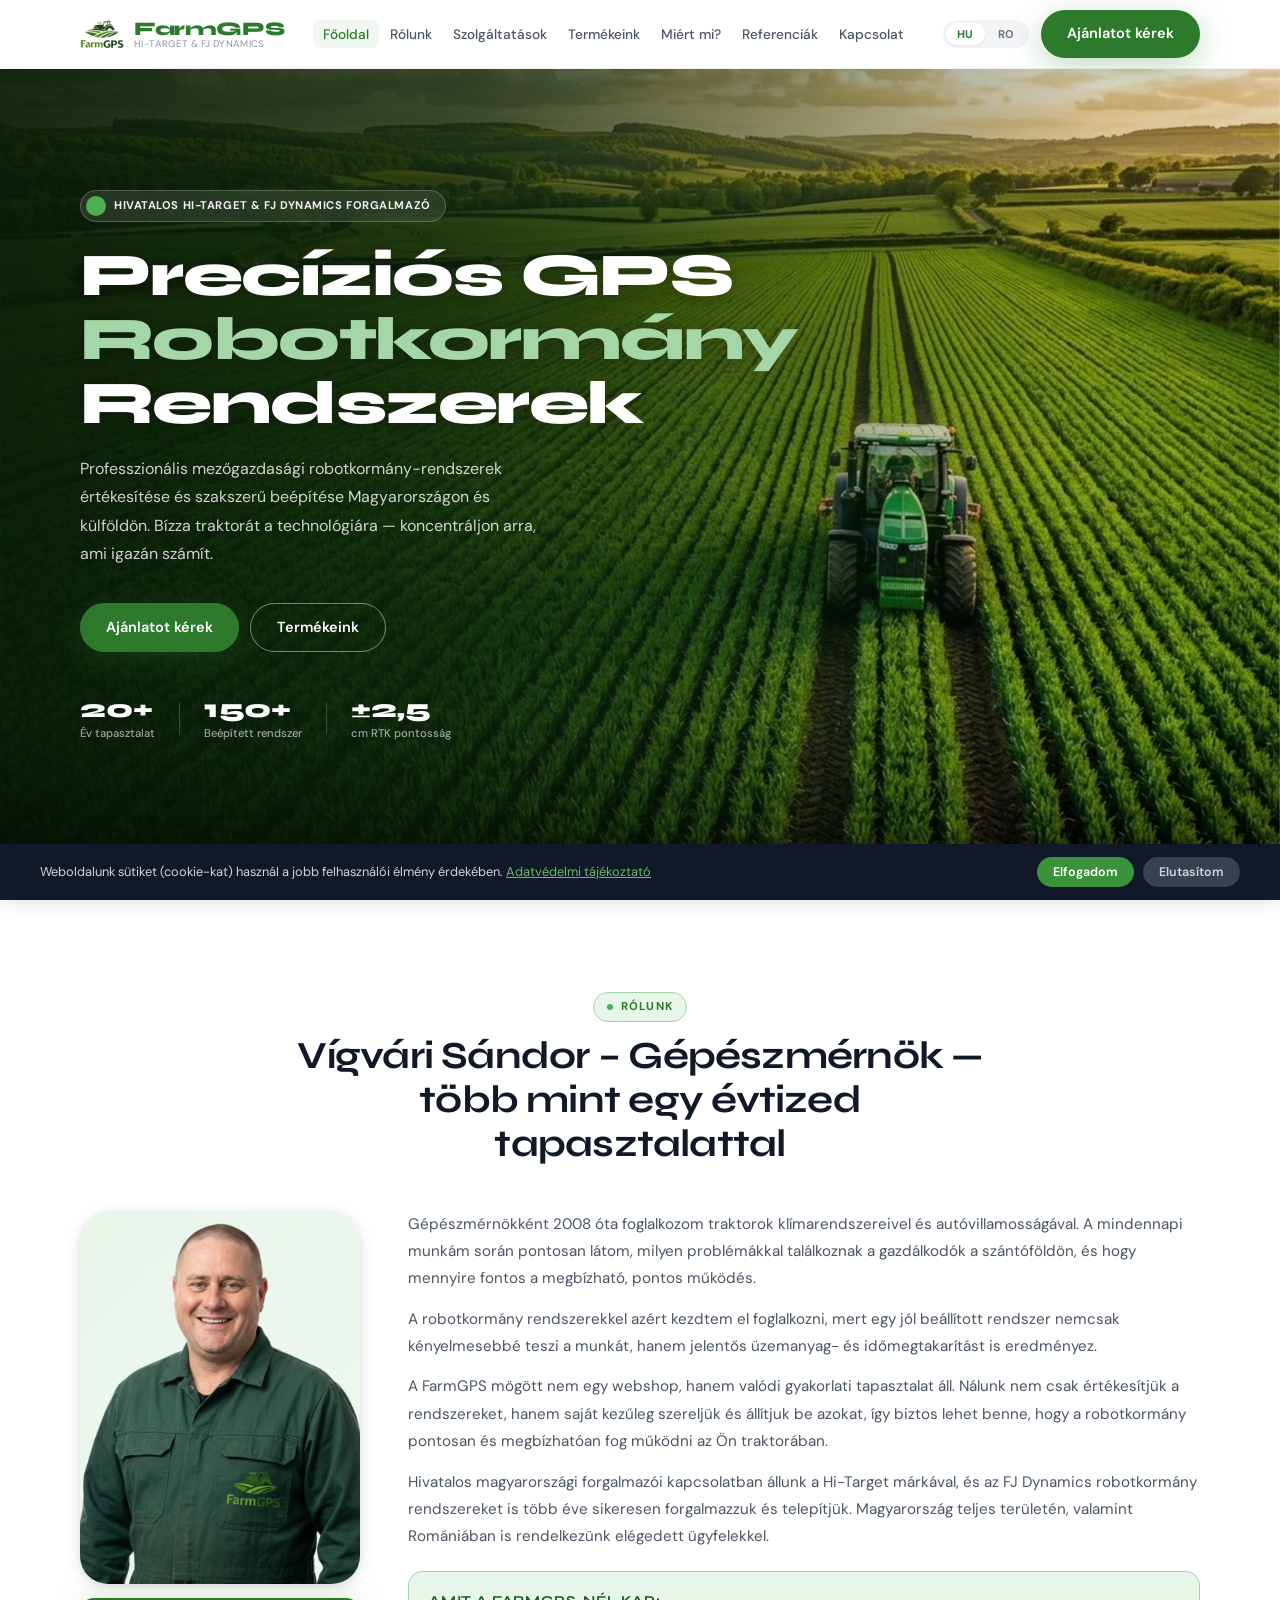
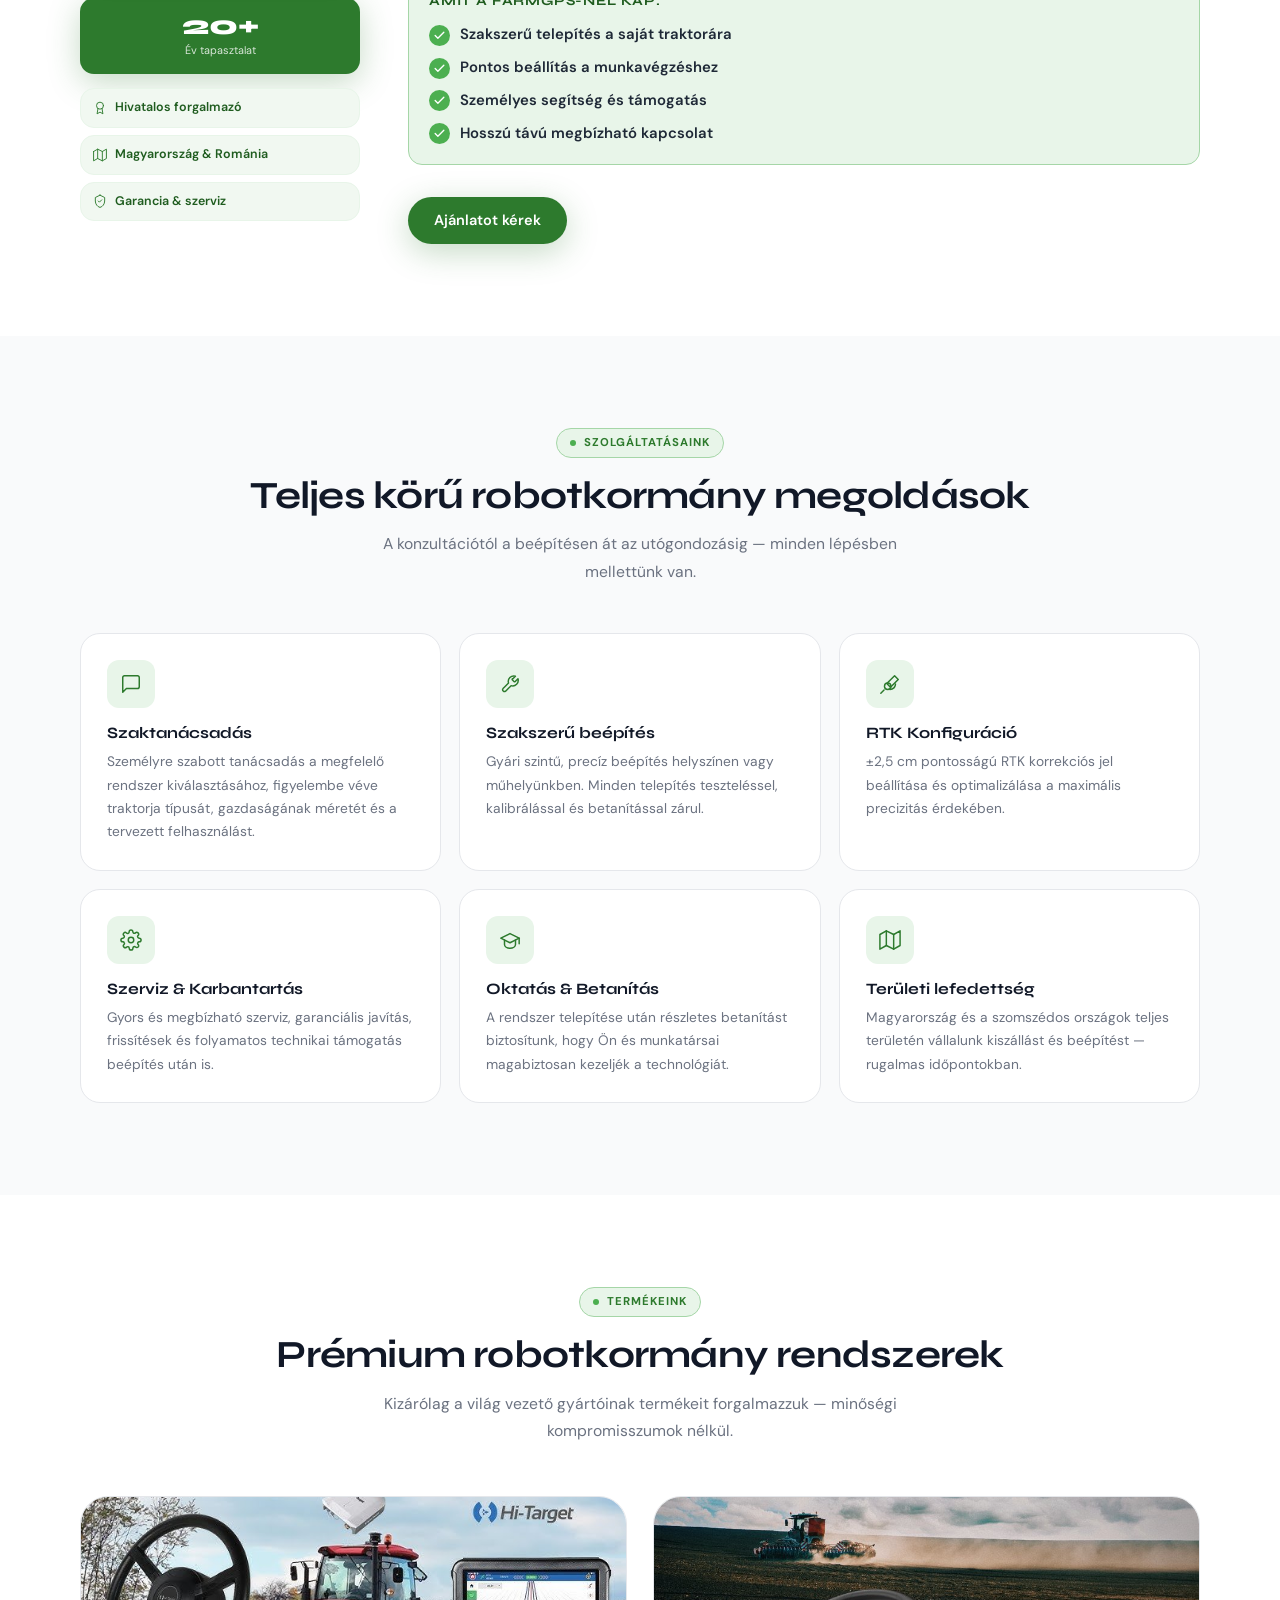
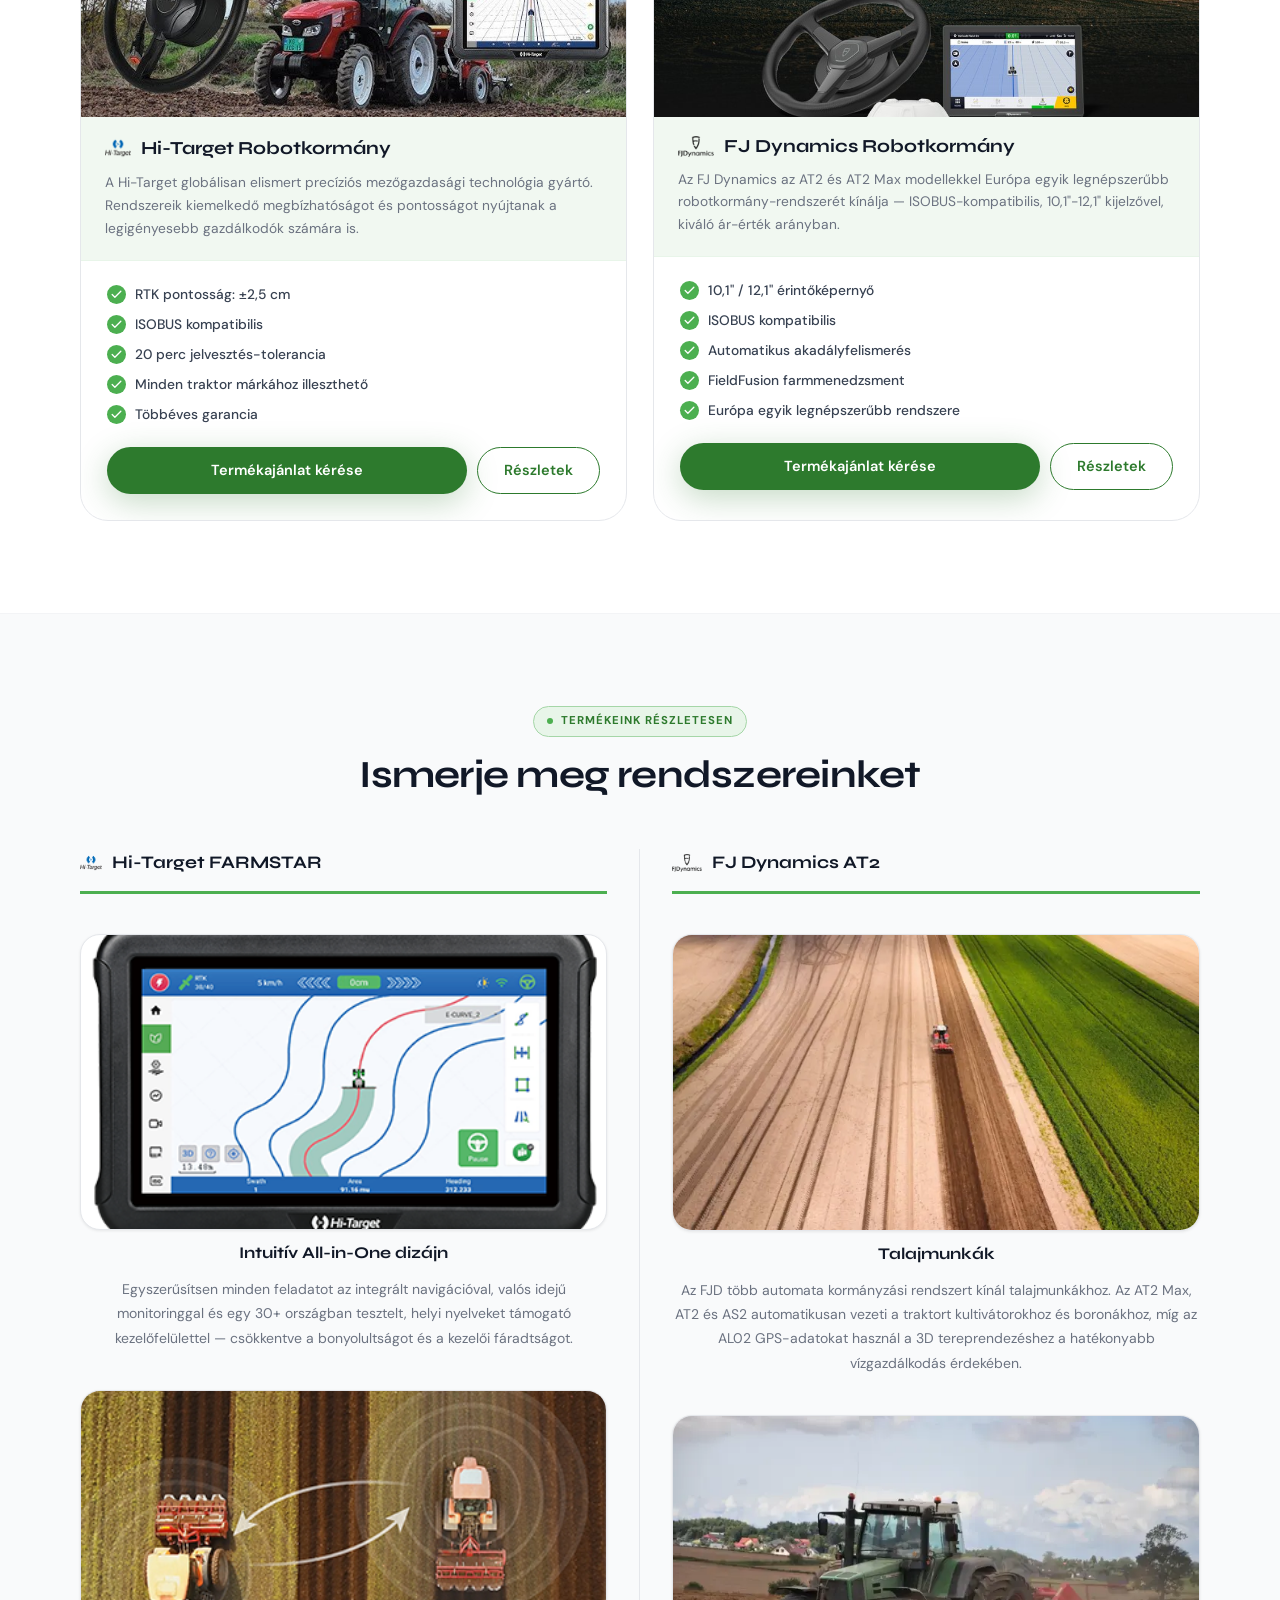
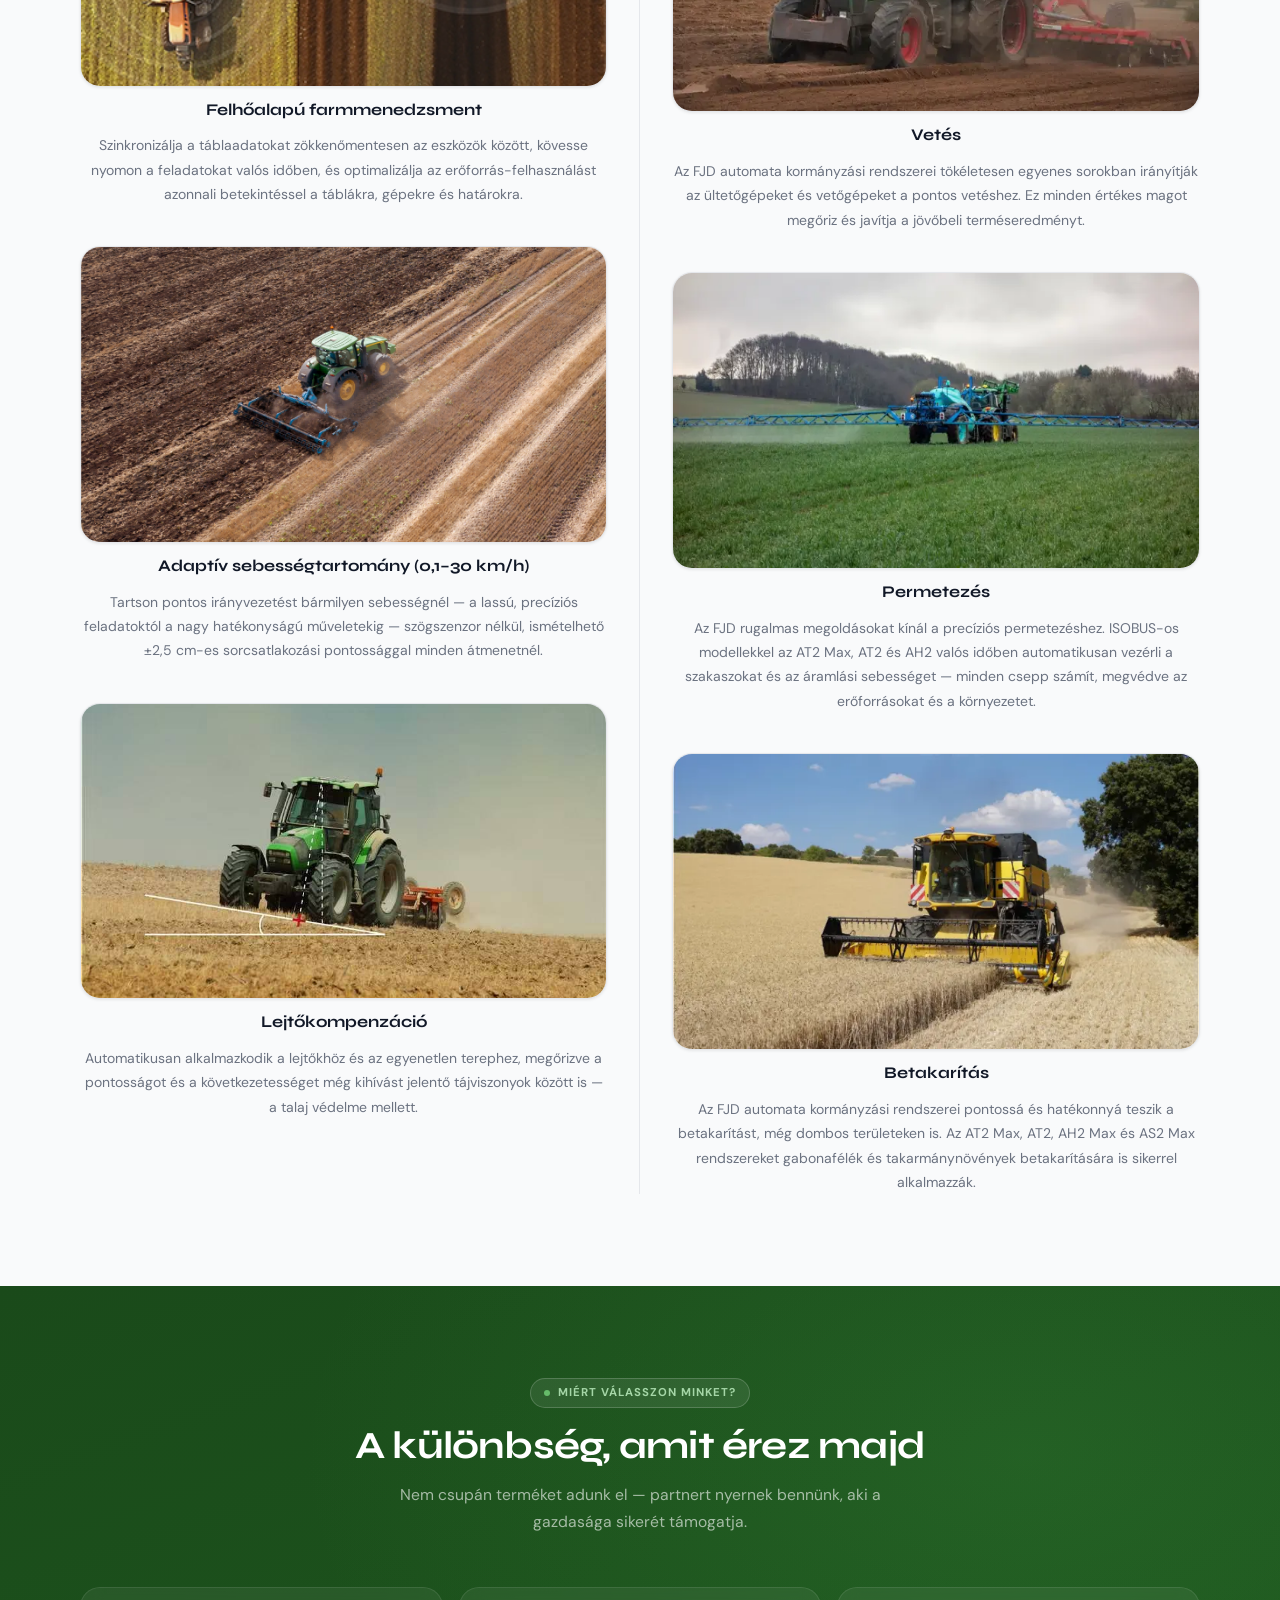
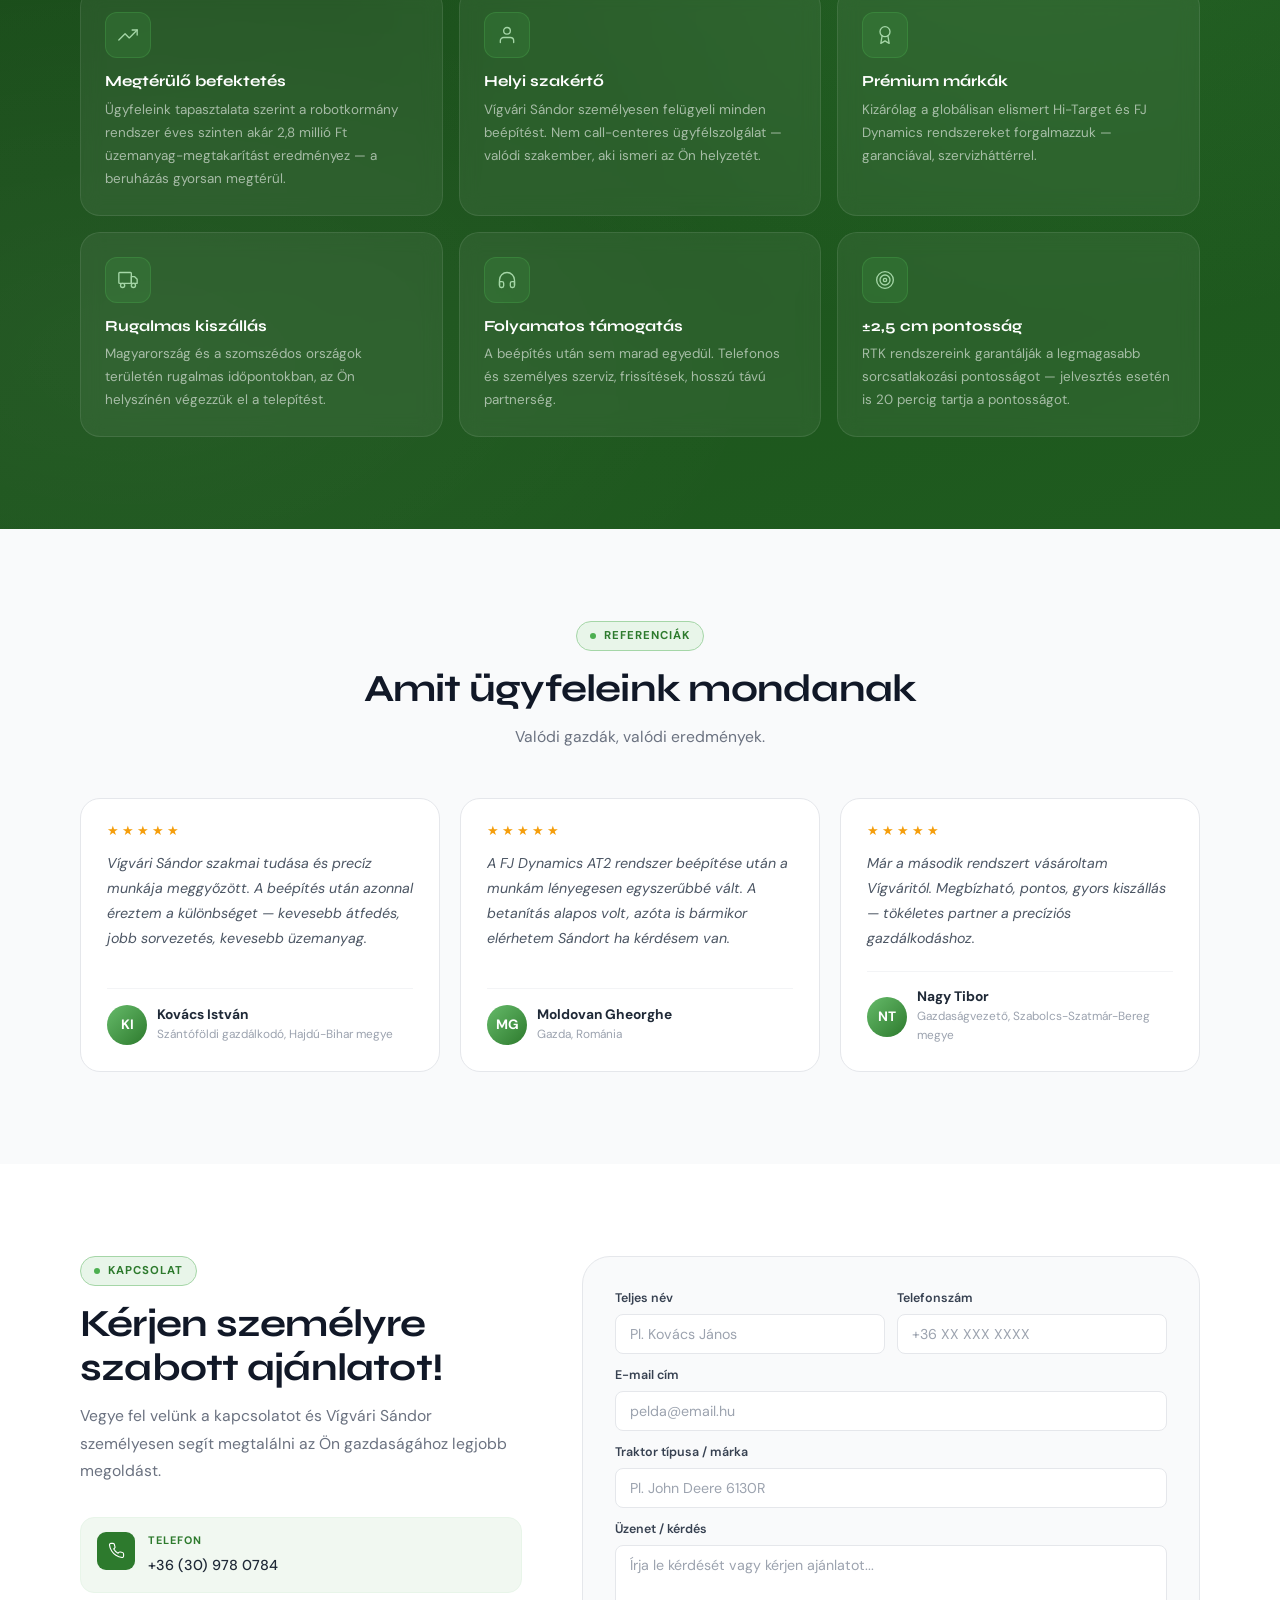
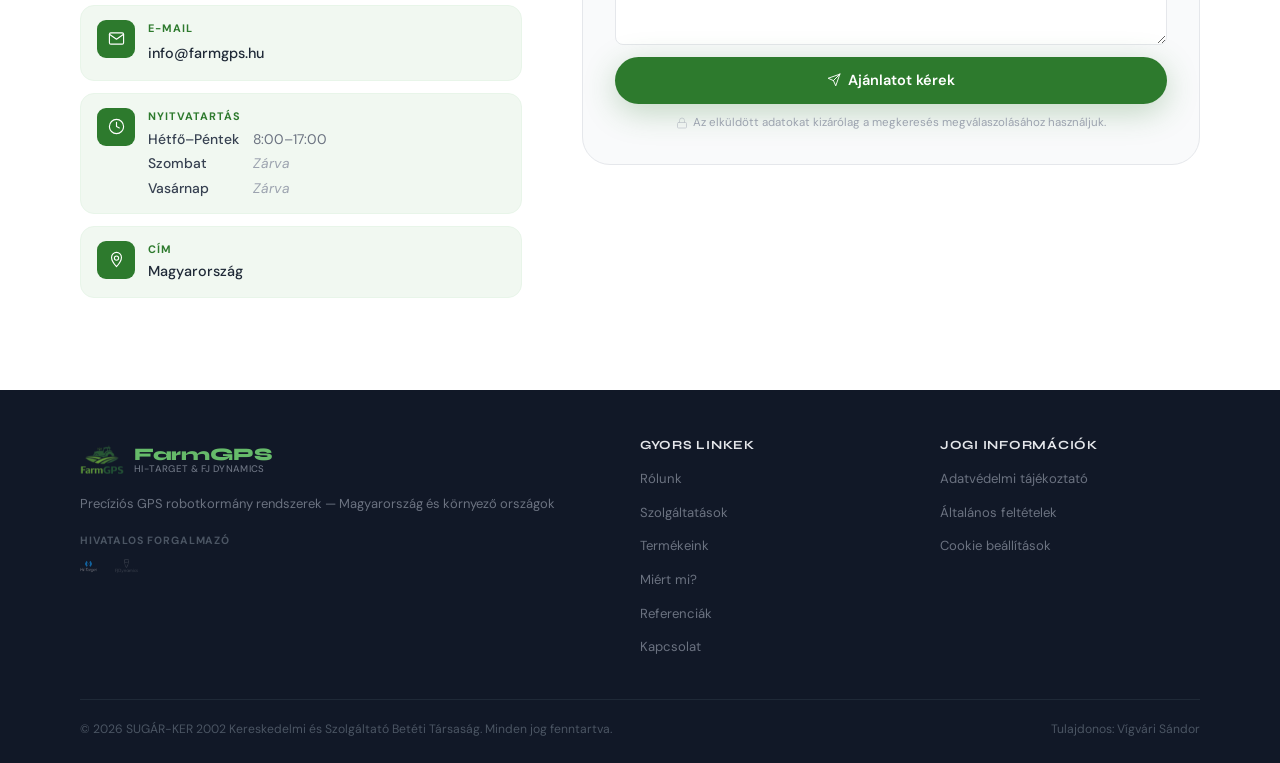
==== commit cb6b3ae4: "Add files via upload" ====
--- a/index.html
+++ b/index.html
@@ -995,45 +995,5 @@
   document.getElementById('footer-year').textContent = new Date().getFullYear();
 </script>
 
-<!-- Translation patch for new about keys -->
-<script>
-document.addEventListener('DOMContentLoaded', () => {
-  if (typeof LangManager === 'undefined') return;
-  const patch = {
-    hu: {
-      about_title:          'Vígvári Sándor – Gépészmérnök — több mint egy évtized tapasztalattal',
-      about_p1:             'Gépészmérnökként 2008 óta foglalkozom traktorok klímarendszereivel és autóvillamosságával. A mindennapi munkám során pontosan látom, milyen problémákkal találkoznak a gazdálkodók a szántóföldön, és hogy mennyire fontos a megbízható, pontos működés.',
-      about_p2:             'A robotkormány rendszerekkel azért kezdtem el foglalkozni, mert egy jól beállított rendszer nemcsak kényelmesebbé teszi a munkát, hanem jelentős üzemanyag- és időmegtakarítást is eredményez.',
-      about_p3:             'A FarmGPS mögött nem egy webshop, hanem valódi gyakorlati tapasztalat áll. Nálunk nem csak értékesítjük a rendszereket, hanem saját kezűleg szereljük és állítjuk be azokat — így biztos lehet benne, hogy a robotkormány pontosan és megbízhatóan fog működni az Ön traktorában.',
-      about_p4:             'Hivatalos magyarországi forgalmazói kapcsolatban állunk a Hi-Target márkával, és az FJ Dynamics robotkormány rendszereket is több éve sikeresen forgalmazzuk és telepítjük. Magyarország teljes területén, valamint Romániában is rendelkezünk elégedett ügyfelekkel.',
-      about_checklist_title:'Amit a FarmGPS-nél kap:',
-      about_check1:         'Szakszerű telepítés a saját traktorára',
-      about_check2:         'Pontos beállítás a munkavégzéshez',
-      about_check3:         'Személyes segítség és támogatás',
-      about_check4:         'Hosszú távú megbízható kapcsolat',
-    },
-    ro: {
-      about_title:          'Vígvári Sándor – Inginer mecanic — cu peste un deceniu de experiență',
-      about_p1:             'Ca inginer mecanic, mă ocup din 2008 de sistemele de climatizare ale tractoarelor și electrica auto. În munca de zi cu zi văd exact cu ce probleme se confruntă agricultorii pe câmp și cât de importantă este funcționarea fiabilă și precisă.',
-      about_p2:             'Am început să mă ocup de sistemele de pilotaj automat pentru că un sistem bine calibrat nu doar ușurează munca, ci aduce și economii semnificative de combustibil și timp.',
-      about_p3:             'În spatele FarmGPS nu se află un magazin online, ci experiență practică reală. Nu doar vindem sistemele, ci le montăm și le configurăm personal — astfel puteți fi sigur că pilotul automat va funcționa precis și fiabil în tractorul dumneavoastră.',
-      about_p4:             'Suntem distribuitor oficial în Ungaria pentru marca Hi-Target și distribuim și instalăm cu succes sistemele de pilotaj automat FJ Dynamics de mai mulți ani. Avem clienți mulțumiți pe întreg teritoriul Ungariei, precum și în România.',
-      about_checklist_title:'Ce primiți la FarmGPS:',
-      about_check1:         'Instalare profesională pe tractorul dumneavoastră',
-      about_check2:         'Configurare precisă pentru activitățile agricole',
-      about_check3:         'Asistență și suport personal',
-      about_check4:         'Parteneriat de lungă durată și de încredere',
-    }
-  };
-  // Merge into existing translations
-  if (window._translations) {
-    Object.keys(patch).forEach(lang => {
-      Object.assign(window._translations[lang] || {}, patch[lang]);
-    });
-    // Re-apply current language
-    LangManager.apply(LangManager.current || 'hu');
-  }
-});
-</script>
 </body>
 </html>
